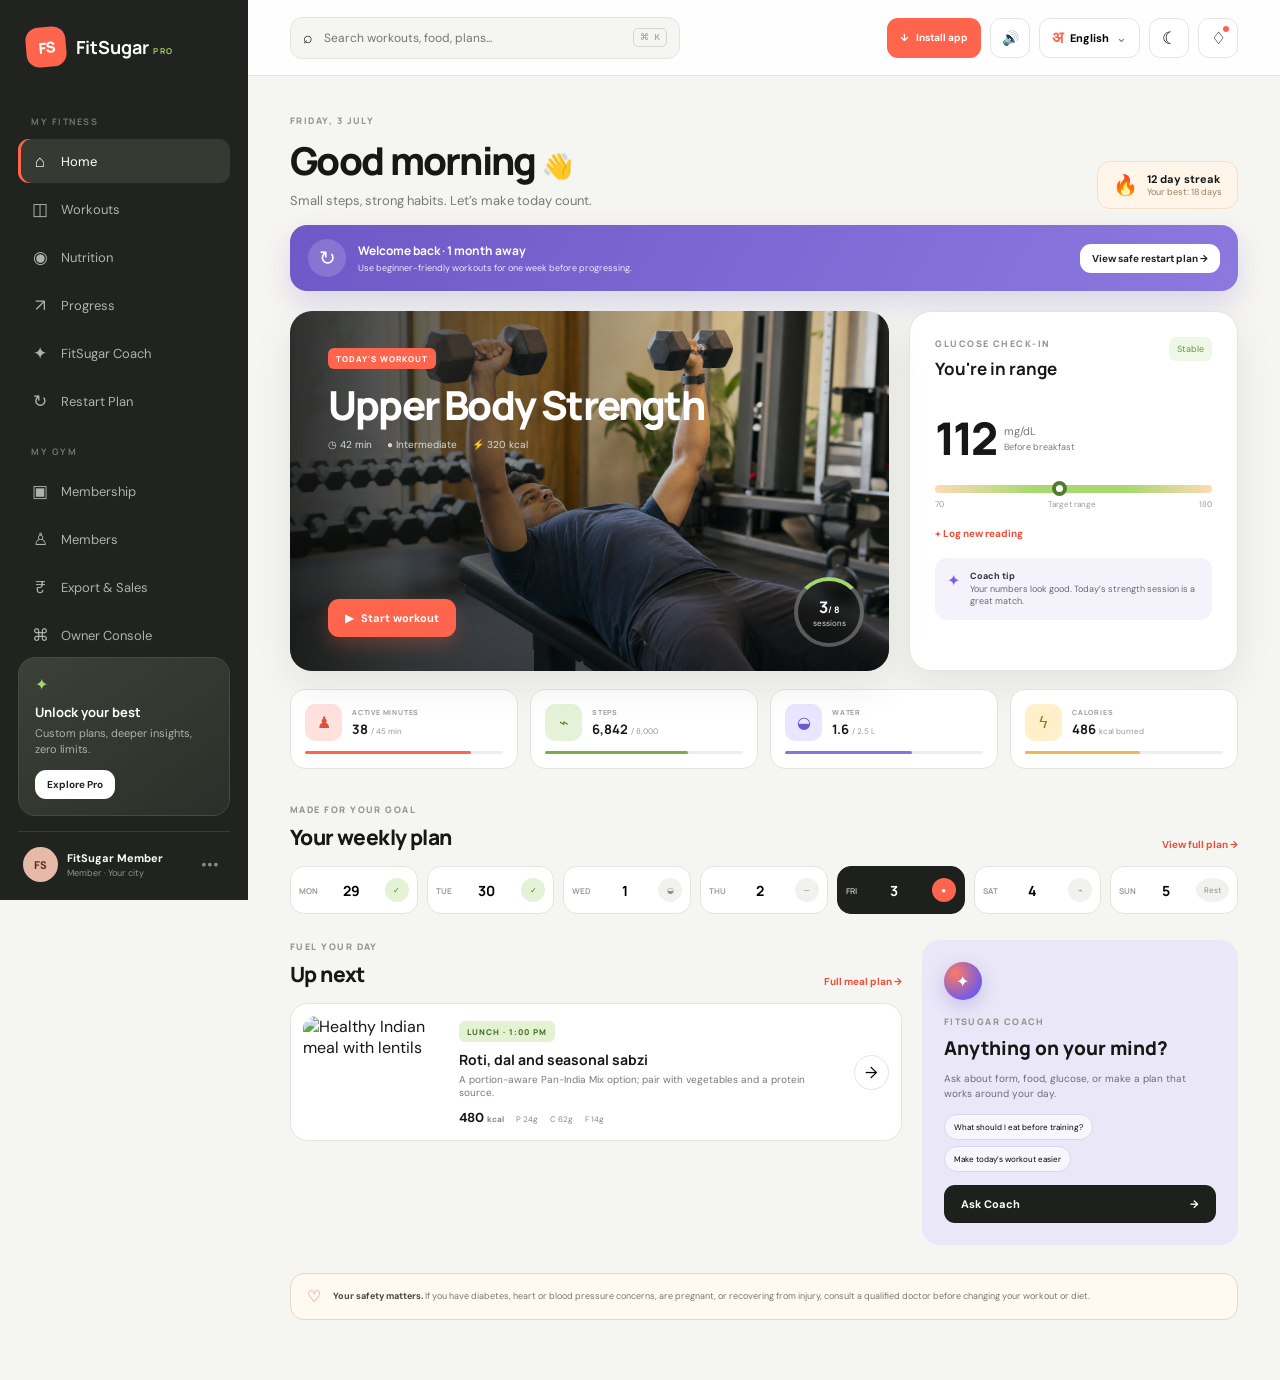
==== index.html @ 93c775ae "Connect restart plans to guided workouts" ====
<!doctype html>
<html lang="en">
<head>
  <meta charset="UTF-8" />
  <meta name="viewport" content="width=device-width, initial-scale=1.0" />
  <meta name="description" content="FitSugar Pro — culturally aware fitness and gym management for India." />
  <meta name="theme-color" content="#20231f" />
  <meta name="mobile-web-app-capable" content="yes" />
  <meta name="apple-mobile-web-app-capable" content="yes" />
  <meta name="apple-mobile-web-app-status-bar-style" content="black-translucent" />
  <meta name="apple-mobile-web-app-title" content="FitSugar Pro" />
  <title>FitSugar Pro — Fitness that fits real life</title>
  <link rel="preconnect" href="https://fonts.googleapis.com">
  <link rel="preconnect" href="https://fonts.gstatic.com" crossorigin>
  <link href="https://fonts.googleapis.com/css2?family=DM+Sans:wght@400;500;600;700&family=Manrope:wght@500;600;700;800&display=swap" rel="stylesheet">
  <link rel="stylesheet" href="styles.css?v=20" />
  <link rel="stylesheet" href="audio.css?v=20" />
  <link rel="stylesheet" href="install.css?v=20" />
  <link rel="manifest" href="manifest.json" />
  <link rel="icon" href="icon.svg" type="image/svg+xml" />
  <link rel="apple-touch-icon" sizes="180x180" href="apple-touch-icon.png" />
</head>
<body>
  <div class="app-shell">
    <aside class="sidebar" id="sidebar">
      <a class="brand" href="#" data-view="home" aria-label="FitSugar Pro home">
        <span class="brand-mark">FS</span>
        <span><b>FitSugar</b><small>PRO</small></span>
      </a>

      <nav class="main-nav" aria-label="Main navigation">
        <p class="nav-label">MY FITNESS</p>
        <button class="nav-item active" data-view="home"><span>⌂</span>Home</button>
        <button class="nav-item" data-view="workouts"><span>◫</span>Workouts</button>
        <button class="nav-item" data-view="nutrition"><span>◉</span>Nutrition</button>
        <button class="nav-item" data-view="progress"><span>↗</span>Progress</button>
        <button class="nav-item" data-view="coach"><span>✦</span>FitSugar Coach</button>
        <button class="nav-item" data-view="restart"><span>↻</span>Restart Plan</button>
        <p class="nav-label">MY GYM</p>
        <button class="nav-item" data-view="membership"><span>▣</span>Membership</button>
        <button class="nav-item" data-view="members"><span>♙</span>Members</button>
        <button class="nav-item" data-view="exports"><span>₹</span>Export &amp; Sales</button>
        <button class="nav-item" data-view="owner"><span>⌘</span>Owner Console</button>
      </nav>

      <div class="upgrade-card">
        <span class="spark">✦</span>
        <b>Unlock your best</b>
        <p>Custom plans, deeper insights, zero limits.</p>
        <button class="btn btn-light btn-small" data-modal="upgrade">Explore Pro</button>
      </div>

      <div class="profile-mini">
        <div class="avatar" id="profileAvatar">FS</div>
        <div><b id="profileName">FitSugar Member</b><small id="profileMeta">Member · Your city</small></div>
        <button id="profileEditBtn" data-modal="profile" aria-label="Edit your profile">•••</button>
      </div>
    </aside>

    <main class="main">
      <header class="topbar">
        <button class="icon-btn menu-btn" id="menuBtn" aria-label="Open menu">☰</button>
        <div class="search-box">
          <span>⌕</span>
          <input id="globalSearch" placeholder="Search workouts, food, plans..." aria-label="Search" />
          <kbd>⌘ K</kbd>
        </div>
        <div class="top-actions">
          <button class="install-app-btn" id="installAppBtn" aria-label="Install FitSugar Pro"><span>↓</span><span>Install app</span></button>
          <button class="icon-btn audio-trigger" id="audioBtn" aria-label="Open Voice Guide" aria-expanded="false">🔊</button>
          <button class="language-btn" id="languageBtn"><span>अ</span><b id="languageLabel">English</b><small>⌄</small></button>
          <button class="icon-btn" id="themeBtn" aria-label="Toggle theme">☾</button>
          <button class="icon-btn notification-btn" id="notificationBtn" aria-label="Notifications">♢<i></i></button>
        </div>
      </header>

      <div class="view active" id="homeView">
        <section class="welcome-row">
          <div>
            <span class="eyebrow">FRIDAY, 3 JULY</span>
            <h1 id="personalGreeting">Good morning <span>👋</span></h1>
            <p>Small steps, strong habits. Let’s make today count.</p>
          </div>
          <div class="streak-pill"><span>🔥</span><div><b>12 day streak</b><small>Your best: 18 days</small></div></div>
        </section>
        <section class="restart-home-banner" id="restartHomeBanner" hidden></section>

        <section class="hero-grid">
          <article class="workout-hero">
            <img src="assets/workouts/dumbbell-chest-press.png" alt="Beginner performing a dumbbell chest press with controlled form" />
            <div class="hero-overlay"></div>
            <div class="hero-content">
              <span class="tag coral">TODAY'S WORKOUT</span>
              <h2>Upper Body<br>Strength</h2>
              <div class="hero-meta"><span>◷ 42 min</span><span>● Intermediate</span><span>⚡ 320 kcal</span></div>
              <button class="btn btn-primary" data-action="start-workout"><span>▶</span> Start workout</button>
            </div>
            <div class="progress-dial"><b>3<small>/ 8</small></b><span>sessions</span></div>
          </article>

          <article class="glucose-card">
            <div class="card-head"><div><span class="eyebrow">GLUCOSE CHECK-IN</span><h3>You're in range</h3></div><span class="status-dot">● Stable</span></div>
            <div class="glucose-reading"><b>112</b><span>mg/dL<small>Before breakfast</small></span></div>
            <div class="range-track"><i style="left:42%"></i></div>
            <div class="range-labels"><span>70</span><span>Target range</span><span>180</span></div>
            <button class="text-btn" data-modal="glucose">+ Log new reading</button>
            <div class="tip"><span>✦</span><p><b>Coach tip</b>Your numbers look good. Today’s strength session is a great match.</p></div>
          </article>
        </section>

        <section class="quick-stats">
          <article><span class="stat-icon coral-bg">♟</span><div><small>ACTIVE MINUTES</small><b>38 <em>/ 45 min</em></b></div><i><u style="width:84%"></u></i></article>
          <article><span class="stat-icon green-bg">⌁</span><div><small>STEPS</small><b>6,842 <em>/ 8,000</em></b></div><i><u style="width:72%"></u></i></article>
          <article><span class="stat-icon violet-bg">◒</span><div><small>WATER</small><b>1.6 <em>/ 2.5 L</em></b></div><i><u style="width:64%"></u></i></article>
          <article><span class="stat-icon amber-bg">ϟ</span><div><small>CALORIES</small><b>486 <em>kcal burned</em></b></div><i><u style="width:58%"></u></i></article>
        </section>

        <section class="section-block">
          <div class="section-title"><div><span class="eyebrow">MADE FOR YOUR GOAL</span><h2>Your weekly plan</h2></div><button class="text-btn" data-view="workouts">View full plan →</button></div>
          <div class="week-row" id="weekRow">
            <button class="day done"><small>MON</small><b>29</b><span>✓</span></button>
            <button class="day done"><small>TUE</small><b>30</b><span>✓</span></button>
            <button class="day"><small>WED</small><b>1</b><span>◒</span></button>
            <button class="day"><small>THU</small><b>2</b><span>—</span></button>
            <button class="day active"><small>FRI</small><b>3</b><span>●</span></button>
            <button class="day"><small>SAT</small><b>4</b><span>⌁</span></button>
            <button class="day rest"><small>SUN</small><b>5</b><span>Rest</span></button>
          </div>
        </section>

        <section class="two-col">
          <div class="section-block meal-block">
            <div class="section-title"><div><span class="eyebrow">FUEL YOUR DAY</span><h2>Up next</h2></div><button class="text-btn" data-view="nutrition">Full meal plan →</button></div>
            <article class="meal-card">
              <img src="https://images.unsplash.com/photo-1601050690597-df0568f70950?auto=format&fit=crop&w=600&q=85" alt="Healthy Indian meal with lentils" />
              <div class="meal-content"><span class="tag green">LUNCH · 1:00 PM</span><h3>Millet rice, dal & vegetable poriyal</h3><p>Balanced South Indian plate, rich in fibre and steady energy.</p><div><b>480 <small>kcal</small></b><span>P 24g</span><span>C 62g</span><span>F 14g</span></div></div>
              <button class="round-btn" data-modal="meal">→</button>
            </article>
          </div>
          <div class="section-block coach-teaser">
            <div class="coach-orb">✦</div>
            <span class="eyebrow">FITSUGAR COACH</span>
            <h2>Anything on your mind?</h2>
            <p>Ask about form, food, glucose, or make a plan that works around your day.</p>
            <div class="prompt-chips"><button>What should I eat before training?</button><button>Make today’s workout easier</button></div>
            <button class="btn btn-dark" data-view="coach">Ask Coach <span>→</span></button>
          </div>
        </section>

        <div class="medical-note"><span>♡</span><p><b>Your safety matters.</b> If you have diabetes, heart or blood pressure concerns, are pregnant, or recovering from injury, consult a qualified doctor before changing your workout or diet.</p></div>
      </div>

      <div class="view" id="workoutsView">
        <section class="page-heading"><div><span class="eyebrow">MOVE WITH CONFIDENCE</span><h1>Workout library</h1><p>Trainer-built sessions with clear form cues and safety notes.</p></div><div class="workout-controls"><label class="age-control"><small id="ageGroupLabel">AGE GROUP</small><select id="ageGroupSelect" aria-label="Select age group"><option value="teen">13–17 years</option><option value="adult" selected>18–39 years</option><option value="midlife">40–59 years</option><option value="senior">60+ years</option></select></label><button class="btn btn-primary" data-modal="plan">+ Build a plan</button></div></section>
        <section class="age-plan" id="agePlan" aria-live="polite"></section>
        <section class="active-restart-strip" id="activeRestartStrip" hidden aria-live="polite"></section>
        <div class="filter-row" id="workoutFilters">
          <button class="active" data-filter="all">All</button><button data-filter="chest">Chest</button><button data-filter="back">Back</button><button data-filter="legs">Legs</button><button data-filter="arms">Arms</button><button data-filter="shoulders">Shoulders</button><button data-filter="full">Full body</button>
        </div>
        <div class="workout-grid" id="workoutGrid"></div>
      </div>

      <div class="view" id="nutritionView">
        <section class="page-heading"><div><span class="eyebrow">ROOTED IN YOUR REGION</span><h1>Food that feels like home</h1><p>Practical nutrition for your goals, preferences, and glucose profile.</p></div><label class="region-control"><small>YOUR STATE / UT</small><select id="regionSelect" aria-label="Select Indian state or union territory"></select></label></section>
        <section class="nutrition-hero">
          <div><span class="tag green">TODAY · DIABETES-FRIENDLY</span><h2>Your plate, intelligently balanced.</h2><p>Higher fibre, 82g protein, familiar ingredients—and no joyless “diet food”.</p><div><button class="btn btn-primary" data-modal="mealplan">View today's plan</button><button class="btn btn-ghost" id="swapMealBtn">Swap a meal</button></div></div>
          <img src="https://images.unsplash.com/photo-1547592180-85f173990554?auto=format&fit=crop&w=900&q=85" alt="Colourful balanced healthy meal" />
        </section>
        <div class="section-title"><div><span class="eyebrow">TODAY'S MENU</span><h2>Five steady-energy meals</h2></div></div>
        <div class="meal-timeline" id="mealTimeline"></div>
        <div class="section-title top-gap"><div><span class="eyebrow">SMART SIPS</span><h2>Protein without the sugar rush</h2></div></div>
        <div class="protein-grid" id="proteinGrid"></div>
      </div>

      <div class="view" id="progressView">
        <section class="page-heading"><div><span class="eyebrow">CONSISTENCY, VISUALISED</span><h1>Your progress</h1><p>The numbers that matter—without letting them run the show.</p></div><button class="btn btn-primary" data-modal="checkin">+ Weekly check-in</button></section>
        <div class="progress-cards">
          <article><small>WEIGHT</small><b>74.2 <em>kg</em></b><span class="positive">↓ 2.8 kg in 8 weeks</span></article>
          <article><small>AVG. GLUCOSE</small><b>118 <em>mg/dL</em></b><span class="positive">↓ 8 from last month</span></article>
          <article><small>WORKOUTS</small><b>21 <em>sessions</em></b><span>84% completion</span></article>
          <article><small>BMI</small><b>24.8</b><span class="positive">Healthy range</span></article>
        </div>
        <article class="chart-card">
          <div class="card-head"><div><span class="eyebrow">8-WEEK TREND</span><h2>Weight is moving steadily</h2></div><span class="tag green">−3.6%</span></div>
          <div class="chart-area"><div class="chart-grid"></div><svg viewBox="0 0 900 250" preserveAspectRatio="none"><defs><linearGradient id="area" x1="0" y1="0" x2="0" y2="1"><stop offset="0" stop-color="#ff654d" stop-opacity=".28"/><stop offset="1" stop-color="#ff654d" stop-opacity="0"/></linearGradient></defs><path class="area" d="M0 55 C100 52 110 75 220 72 S340 108 450 104 S560 142 670 135 S780 190 900 182 L900 250 L0 250Z"/><path class="line" d="M0 55 C100 52 110 75 220 72 S340 108 450 104 S560 142 670 135 S780 190 900 182"/></svg><div class="chart-labels"><span>May 15</span><span>May 29</span><span>Jun 12</span><span>Jun 26</span><span>Today</span></div></div>
        </article>
        <section class="workout-history-card"><div class="section-title"><div><span class="eyebrow">WORKOUT HISTORY</span><h2>Recent guided sessions</h2></div></div><div id="workoutHistoryList"></div></section>
      </div>

      <div class="view" id="coachView">
        <section class="coach-page">
          <div class="coach-intro"><div class="coach-orb large">✦</div><span class="eyebrow">YOUR ALWAYS-ON FITNESS PARTNER</span><h1>FitSugar Coach</h1><p>Practical answers tuned to your goals, food, region, and health profile.</p></div>
          <div class="chat-card">
            <div class="chat-head"><div class="coach-orb small">✦</div><div><b>FitSugar Coach</b><small><i></i> Online · Knows your plan</small></div><button>•••</button></div>
            <div class="messages" id="messages">
              <div class="message coach"><span>✦</span><p id="coachWelcome">Good morning! Your glucose is steady and upper-body strength is queued. How can I help you today?</p><button class="speak-nearby" aria-label="Listen to Coach reply">🔊</button></div>
            </div>
            <div class="suggestions"><button>Pre-workout snack?</button><button>Explain today's workout</button><button>Plan my week</button></div>
            <form class="chat-input" id="chatForm"><input id="chatInput" placeholder="Ask about workouts, food, or health..." autocomplete="off"><button aria-label="Send">↑</button></form>
            <small class="ai-note">AI guidance is educational and does not replace medical advice.</small>
          </div>
        </section>
        <section class="beginner-guide">
          <div class="section-title"><div><span class="eyebrow" id="beginnerEyebrow">NEW TO THE GYM</span><h2 id="beginnerTitle">Your beginner exercise guide</h2><p id="beginnerIntro">Start light, learn the movement, and ask a trainer to check your form.</p></div></div>
          <div class="beginner-guide-grid" id="beginnerGuideGrid"></div>
        </section>
      </div>

      <div class="view" id="restartView">
        <section class="page-heading"><div><span class="eyebrow">SAFE RETURN TO FITNESS</span><h1>Restart Fitness Plan</h1><p>FitSugar checks your break and rebuilds your plan at a safer starting level.</p></div></section>
        <section class="restart-layout">
          <form class="restart-form-card" id="restartForm">
            <span class="eyebrow">WELCOME BACK CHECK-IN</span><h2>Tell us what changed</h2>
            <div class="restart-form-grid">
              <label>Last workout date<input type="date" id="lastWorkoutDate" name="lastWorkoutDate" required></label>
              <label>Current weight (kg)<input type="number" id="restartWeight" name="weight" min="25" max="300" step="0.1" required></label>
              <label class="wide">Current goal<select id="restartGoal" name="goal"><option>Build strength</option><option>Weight loss</option><option>Improve glucose control</option><option>General fitness</option><option>Mobility and balance</option></select></label>
              <label class="wide">Health changes<textarea id="healthChanges" name="healthChanges" rows="3" placeholder="New medicines, surgery, pregnancy, pain, or other changes"></textarea></label>
              <label>Injury update<select id="injuryStatus" name="injuryStatus"><option value="none">No current injury</option><option value="recovering">Recovering from injury</option><option value="current">Current pain or injury</option></select></label>
              <label>Diabetes / BP status<select id="medicalStatus" name="medicalStatus"><option value="none">None reported</option><option value="diabetes">Diabetes</option><option value="bp">Blood pressure</option><option value="heart">Heart condition</option><option value="multiple">More than one condition</option></select></label>
            </div>
            <label class="restart-check"><input type="checkbox" id="trainerAlertConsent" checked> Create an in-app trainer alert after a long break</label>
            <button class="btn btn-primary" type="submit">Create my safe restart plan</button>
          </form>
          <article class="restart-result-card" id="restartPlanOutput" aria-live="polite"></article>
        </section>
      </div>

      <div class="view" id="membershipView">
        <section class="page-heading"><div><span class="eyebrow">MY GYM</span><h1>Membership</h1><p>Your plan, visits, payments, and trainer in one place.</p></div></section>
        <section class="membership-layout">
          <article class="member-pass"><span>FITSUGAR PRO · MEMBER</span><div><h2 id="membershipName">FitSugar Member</h2><p id="membershipGym">Your gym</p></div><div class="pass-bottom"><b>PRO ANNUAL</b><span>Valid until 28 Feb 2027</span></div><i>FS</i></article>
          <article class="membership-info"><span class="eyebrow">CURRENT PLAN</span><h2>Pro Annual Membership</h2><div class="info-row"><span>Next payment</span><b>₹12,999 · 28 Feb 2027</b></div><div class="info-row"><span>Trainer</span><b>Priya Raman</b></div><div class="info-row"><span>Visits this month</span><b>14 of 20 goal</b></div><button class="btn btn-dark" id="membershipInvoiceBtn">Download invoice</button></article>
        </section>
      </div>

      <div class="view" id="membersView">
        <section class="page-heading"><div><span class="eyebrow">MEMBER CRM</span><h1>Members</h1><p>Add members, track inactivity, create restart plans, and issue invoices.</p></div><button class="btn btn-primary" data-business-action="add-member">+ Add member</button></section>
        <div class="business-kpis" id="memberKpis"></div>
        <section class="member-table-card">
          <div class="section-title"><div><span class="eyebrow">MEMBER DIRECTORY</span><h2>Manage members</h2></div><input class="table-search" id="memberSearch" placeholder="Search members..." aria-label="Search members"></div>
          <div class="table-wrap"><table><thead><tr><th>Member</th><th>Plan</th><th>Trainer</th><th>Last workout</th><th>Status</th><th>Actions</th></tr></thead><tbody id="manageMemberRows"></tbody></table></div>
        </section>
      </div>

      <div class="view" id="exportsView">
        <section class="page-heading"><div><span class="eyebrow">REVENUE CONTROL</span><h1>Export &amp; Sales</h1><p>Record payments, manage sales reports, export CSV files, and download invoices.</p></div><div><button class="btn btn-ghost" data-export="members">Export members</button><button class="btn btn-primary" data-export="sales">Export sales CSV</button></div></section>
        <div class="business-kpis" id="salesKpis"></div>
        <section class="sales-layout">
          <form class="sales-entry-card" id="salesEntryForm">
            <span class="eyebrow">RECORD A PAYMENT</span><h2>Add sale</h2>
            <label>Member<select id="saleMember" name="memberId" required></select></label>
            <label>Payment date<input type="date" id="saleDate" name="date" required></label>
            <label>Amount (₹)<input type="number" name="amount" min="1" step="1" required placeholder="12999"></label>
            <label>Payment method<select name="method"><option>UPI</option><option>Card</option><option>Cash</option><option>Bank transfer</option></select></label>
            <label>Status<select name="status"><option>Paid</option><option>Pending</option><option>Refunded</option></select></label>
            <button class="btn btn-primary" type="submit">Save payment</button>
          </form>
          <article class="member-table-card sales-report-card">
            <div class="section-title"><div><span class="eyebrow">SALES REPORT</span><h2>Payment activity</h2></div><select id="salesMonthFilter" aria-label="Filter sales month"></select></div>
            <div class="table-wrap"><table><thead><tr><th>Invoice</th><th>Date</th><th>Member</th><th>Method</th><th>Status</th><th>Amount</th><th></th></tr></thead><tbody id="salesRows"></tbody></table></div>
          </article>
        </section>
      </div>

      <div class="view" id="ownerView">
        <section class="page-heading owner-heading"><div><span class="eyebrow">PULSE FITNESS · ADYAR</span><h1>Business overview</h1><p>Friday, 3 July · Here’s how your gym is moving.</p></div><div><button class="btn btn-ghost" data-export="sales">Export report</button><button class="btn btn-primary" data-view="members">+ Add member</button></div></section>
        <div class="owner-stats">
          <article><span>ACTIVE MEMBERS</span><b>428</b><small class="positive">↑ 12 this month</small></article>
          <article><span>TODAY'S ATTENDANCE</span><b>96</b><small>22% of members</small></article>
          <article><span>MONTHLY REVENUE</span><b>₹4.82L</b><small class="positive">↑ 8.4% vs Jun</small></article>
          <article><span>PENDING PAYMENTS</span><b>₹38,400</b><small class="warning">26 members</small></article>
        </div>
        <section class="owner-grid">
          <article class="chart-card revenue-card"><div class="card-head"><div><span class="eyebrow">REVENUE</span><h2>₹4,82,600 this month</h2></div><select><option>Last 6 months</option></select></div><div class="bar-chart"><i style="height:44%"><span>FEB</span></i><i style="height:58%"><span>MAR</span></i><i style="height:54%"><span>APR</span></i><i style="height:70%"><span>MAY</span></i><i style="height:66%"><span>JUN</span></i><i class="current" style="height:88%"><span>JUL</span></i></div></article>
          <article class="activity-card"><div class="card-head"><div><span class="eyebrow">NEEDS ATTENTION</span><h2>Quick actions</h2></div></div><div class="action-list"><button><span class="coral-bg">₹</span><div><b>26 pending renewals</b><small>₹38,400 outstanding</small></div><em>→</em></button><button><span class="amber-bg">◷</span><div><b>8 memberships expire soon</b><small>Within the next 7 days</small></div><em>→</em></button><button><span class="violet-bg">♟</span><div><b>5 new enquiries</b><small>Waiting for follow-up</small></div><em>→</em></button></div></article>
        </section>
        <section class="member-table-card"><div class="section-title"><div><span class="eyebrow">MEMBERS</span><h2>Recent activity</h2></div><button class="text-btn">View all members →</button></div><div class="table-wrap"><table><thead><tr><th>Member</th><th>Plan</th><th>Trainer</th><th>Last visit</th><th>Status</th><th></th></tr></thead><tbody id="memberRows"></tbody></table></div></section>
      </div>
    </main>
  </div>

  <div class="language-menu" id="languageMenu">
    <button data-lang="English">English <span>✓</span></button><button data-lang="தமிழ்">தமிழ்</button><button data-lang="हिन्दी">हिन्दी</button><button data-lang="తెలుగు">తెలుగు</button><button data-lang="മലയാളം">മലയാളം</button><button data-lang="ಕನ್ನಡ">ಕನ್ನಡ</button><button data-lang="বাংলা">বাংলা</button><button data-lang="मराठी">मराठी</button><button data-lang="ગુજરાતી">ગુજરાતી</button>
  </div>
  <aside class="audio-panel" id="audioPanel" aria-label="Voice Guide">
    <div class="audio-panel-head"><div><span>🔊</span><div><b>Voice Guide</b><small id="audioLocale">English audio</small></div></div><button id="audioClose" aria-label="Close Voice Guide">×</button></div>
    <div class="audio-status"><i id="audioPulse"></i><span id="audioStatus">Ready to listen</span></div>
    <button class="audio-primary" id="readPageBtn"><span>▶</span><div><b>Read this screen</b><small>Hear the visible content</small></div></button>
    <div class="audio-controls">
      <button id="pauseAudioBtn" aria-label="Pause or resume audio">Ⅱ <small>Pause</small></button>
      <button id="stopAudioBtn" aria-label="Stop audio">■ <small>Stop</small></button>
    </div>
    <label class="audio-speed"><span>Reading speed</span><output id="speedOutput">1×</output><input id="audioSpeed" type="range" min="0.7" max="1.4" value="1" step="0.1"></label>
    <p class="audio-help">Voice availability depends on your device. FitSugar automatically chooses the closest voice for your selected language.</p>
  </aside>
  <div class="toast" id="toast"></div>
  <div class="install-sheet-backdrop" id="installSheetBackdrop">
    <section class="install-sheet" aria-labelledby="installSheetTitle">
      <button class="install-sheet-close" id="installSheetClose" aria-label="Close installation guide">×</button>
      <img class="install-app-icon" src="icon.svg" alt="">
      <h2 id="installSheetTitle">Install FitSugar Pro</h2>
      <p id="installSheetDescription">Add the app to your device for faster, full-screen access.</p>
      <div class="install-steps" id="installSteps"></div>
      <button class="install-native-btn" id="nativeInstallBtn">Install now</button>
      <small class="install-secure-note">Installation requires HTTPS when deployed publicly.</small>
    </section>
  </div>
  <div class="modal-backdrop" id="modalBackdrop">
    <div class="modal"><button class="modal-close" id="modalClose">×</button><div id="modalContent"></div></div>
  </div>
  <script src="i18n.js?v=20"></script>
  <script src="india-foods.js?v=20"></script>
  <script src="app.js?v=20"></script>
  <script src="workout.js?v=20"></script>
  <script src="restart.js?v=20"></script>
  <script src="business.js?v=20"></script>
  <script src="audio.js?v=20"></script>
  <script src="install.js?v=20"></script>
</body>
</html>
---- styles.css ----
:root{--bg:#f5f5f1;--surface:#fff;--ink:#171816;--muted:#777b73;--line:#e4e5df;--coral:#ff654d;--coral-dark:#eb4f38;--green:#a6d66d;--dark:#1d201c;--violet:#cabdff;--amber:#ffd276;--shadow:0 15px 40px rgba(25,28,23,.08);--radius:22px}
*{box-sizing:border-box}html{scroll-behavior:smooth}body{margin:0;background:var(--bg);color:var(--ink);font-family:"DM Sans",sans-serif}button,input,select{font:inherit}button{cursor:pointer}.app-shell{min-height:100vh}.sidebar{width:248px;position:fixed;inset:0 auto 0 0;padding:26px 18px 18px;background:#20231f;color:#fff;display:flex;flex-direction:column;z-index:20}.brand{height:45px;display:flex;align-items:center;gap:10px;text-decoration:none;color:#fff;margin:0 8px 30px}.brand-mark{width:40px;height:40px;border-radius:13px;display:grid;place-items:center;background:var(--coral);font:800 15px Manrope;letter-spacing:-1px;transform:rotate(-5deg)}.brand>span:last-child{display:flex;align-items:baseline;font:700 18px Manrope}.brand small{font-size:8px;letter-spacing:1.5px;color:var(--green);margin-left:4px}.main-nav{display:flex;flex-direction:column;gap:4px}.nav-label{font:700 9px Manrope;letter-spacing:1.5px;color:#70776d;margin:18px 13px 7px}.nav-item{border:0;background:transparent;color:#aeb3aa;padding:11px 13px;border-radius:11px;display:flex;gap:12px;align-items:center;font-size:13px;text-align:left}.nav-item span{font-size:17px;width:18px;text-align:center}.nav-item:hover,.nav-item.active{background:#353a33;color:#fff}.nav-item.active{box-shadow:inset 3px 0 var(--coral)}.upgrade-card{background:linear-gradient(145deg,#3b4137,#2b2f29);padding:16px;border:1px solid #444b40;border-radius:17px;margin-top:auto}.upgrade-card .spark{color:var(--green)}.upgrade-card b{display:block;font:700 13px Manrope;margin-top:8px}.upgrade-card p{font-size:11px;color:#adb3a9;line-height:1.45;margin:5px 0 12px}.profile-mini{display:flex;align-items:center;gap:9px;border-top:1px solid #383d36;margin-top:15px;padding:15px 5px 0}.avatar{width:35px;height:35px;background:#e7b9a7;color:#582c20;border-radius:50%;display:grid;place-items:center;font-size:11px;font-weight:700}.profile-mini>div:nth-child(2){display:flex;flex-direction:column;min-width:0}.profile-mini b{font-size:11px}.profile-mini small{font-size:9px;color:#8d9489;margin-top:2px}.profile-mini button{margin-left:auto;background:none;border:0;color:#848b80}.main{margin-left:248px;min-height:100vh}.topbar{height:76px;background:rgba(255,255,255,.88);backdrop-filter:blur(18px);border-bottom:1px solid var(--line);display:flex;align-items:center;padding:0 42px;position:sticky;top:0;z-index:15}.search-box{height:42px;width:min(390px,40vw);display:flex;align-items:center;background:var(--bg);border:1px solid var(--line);border-radius:12px;padding:0 12px;gap:9px}.search-box input{background:none;border:0;outline:0;flex:1;font-size:12px;color:var(--ink)}.search-box kbd{font-size:9px;padding:3px 6px;border:1px solid #d5d6d0;border-radius:5px;color:#96998f}.top-actions{margin-left:auto;display:flex;align-items:center;gap:9px}.icon-btn,.language-btn{border:1px solid var(--line);background:var(--surface);height:40px;border-radius:11px}.icon-btn{width:40px;font-size:17px}.language-btn{display:flex;align-items:center;gap:7px;padding:0 12px}.language-btn span{color:var(--coral);font-weight:700}.language-btn b{font-size:11px}.language-btn small{color:var(--muted)}.notification-btn{position:relative}.notification-btn i{width:6px;height:6px;border-radius:50%;background:var(--coral);position:absolute;right:8px;top:7px}.menu-btn{display:none}.view{display:none;padding:38px 42px 60px;max-width:1540px;margin:auto}.view.active{display:block}.welcome-row{display:flex;align-items:flex-end;justify-content:space-between;margin-bottom:26px}.eyebrow{display:block;font:800 9px Manrope;letter-spacing:1.45px;color:#92968d;margin-bottom:7px}.welcome-row h1,.page-heading h1,.coach-intro h1{font:800 clamp(28px,3vw,40px) Manrope;letter-spacing:-1.7px;margin:0}.welcome-row h1 span{font-size:.65em}.welcome-row p,.page-heading p{color:var(--muted);font-size:13px;margin:5px 0 0}.streak-pill{display:flex;align-items:center;gap:9px;background:#fff5e9;border:1px solid #f4dfc7;padding:10px 15px;border-radius:13px}.streak-pill>span{font-size:20px}.streak-pill div{display:flex;flex-direction:column}.streak-pill b{font-size:11px}.streak-pill small{font-size:9px;color:#9d7e61}.hero-grid{display:grid;grid-template-columns:1.55fr .85fr;gap:20px}.workout-hero{height:360px;border-radius:var(--radius);position:relative;overflow:hidden;color:#fff;box-shadow:var(--shadow)}.workout-hero>img{width:100%;height:100%;object-fit:cover}.hero-overlay{position:absolute;inset:0;background:linear-gradient(90deg,rgba(8,10,8,.85),rgba(10,12,10,.1) 75%),linear-gradient(0deg,rgba(8,10,8,.45),transparent 55%)}.hero-content{position:absolute;inset:37px auto 34px 38px;display:flex;flex-direction:column;align-items:flex-start}.tag{display:inline-flex;border-radius:6px;padding:5px 8px;font:800 8px Manrope;letter-spacing:1px}.tag.coral{background:var(--coral);color:#fff}.tag.green{background:#e3f2d3;color:#4a6e27}.hero-content h2{font:800 40px/1.02 Manrope;letter-spacing:-1.8px;margin:16px 0 12px}.hero-meta{display:flex;gap:15px;font-size:10px;color:#d8dbd5}.btn{border:0;border-radius:11px;padding:12px 17px;font-weight:700;font-size:11px;display:inline-flex;align-items:center;justify-content:center;gap:8px}.btn-primary{background:var(--coral);color:#fff;box-shadow:0 8px 18px rgba(255,101,77,.24)}.btn-primary:hover{background:var(--coral-dark);transform:translateY(-1px)}.hero-content .btn{margin-top:auto}.btn-light{background:#fff;color:#20231f}.btn-small{padding:8px 12px;font-size:10px}.btn-dark{background:var(--dark);color:#fff}.btn-ghost{background:transparent;border:1px solid var(--line);color:var(--ink)}.progress-dial{position:absolute;right:25px;bottom:24px;width:70px;height:70px;border-radius:50%;border:4px solid rgba(255,255,255,.3);border-top-color:var(--green);display:flex;flex-direction:column;align-items:center;justify-content:center;background:rgba(15,18,15,.48);backdrop-filter:blur(6px)}.progress-dial b{font:700 16px Manrope}.progress-dial b small{font-size:9px}.progress-dial span{font-size:8px;color:#d8dbd5}.glucose-card{background:var(--surface);border:1px solid var(--line);border-radius:var(--radius);padding:25px;box-shadow:var(--shadow)}.card-head{display:flex;justify-content:space-between;align-items:flex-start}.card-head h3,.card-head h2{font:700 17px Manrope;margin:0}.status-dot{font-size:9px;color:#679c35;background:#eff7e7;padding:6px 8px;border-radius:7px}.glucose-reading{display:flex;align-items:center;gap:8px;margin:27px 0 16px}.glucose-reading>b{font:800 45px Manrope;letter-spacing:-2px}.glucose-reading>span{font-size:11px;color:var(--muted);display:flex;flex-direction:column}.glucose-reading small{font-size:9px;margin-top:3px}.range-track{height:8px;background:linear-gradient(90deg,#ffd9b5,#a8d970 35%,#a8d970 70%,#ffd9b5);border-radius:10px;position:relative}.range-track i{position:absolute;width:15px;height:15px;background:#fff;border:4px solid #517c2f;border-radius:50%;top:-4px}.range-labels{display:flex;justify-content:space-between;font-size:8px;color:#9a9d96;margin-top:6px}.text-btn{border:0;background:none;color:var(--coral-dark);font-weight:700;font-size:10px;padding:0}.glucose-card>.text-btn{margin:18px 0}.tip{display:flex;gap:10px;padding:12px;background:#f4f2fb;border-radius:12px}.tip>span{color:#795ee8}.tip p{font-size:9px;line-height:1.4;color:#6b6877;margin:0}.tip b{display:block;color:#34313f}.quick-stats{display:grid;grid-template-columns:repeat(4,1fr);gap:12px;margin:18px 0 34px}.quick-stats article{background:var(--surface);border:1px solid var(--line);border-radius:15px;padding:14px;display:grid;grid-template-columns:auto 1fr;gap:10px;align-items:center}.stat-icon{width:37px;height:37px;border-radius:10px;display:grid;place-items:center}.coral-bg{background:#ffe2dd!important;color:#d9523d!important}.green-bg{background:#e5f3d8!important;color:#5e8537!important}.violet-bg{background:#eae6ff!important;color:#6d59c7!important}.amber-bg{background:#fff0c9!important;color:#9b7220!important}.quick-stats div{display:flex;flex-direction:column}.quick-stats small{font:700 7px Manrope;letter-spacing:.8px;color:#999c94}.quick-stats b{font:700 13px Manrope;margin-top:3px}.quick-stats em{font:400 8px "DM Sans";color:#969990}.quick-stats i{grid-column:1/-1;height:3px;background:#eee;border-radius:4px}.quick-stats u{display:block;height:100%;background:var(--coral);border-radius:4px}.quick-stats article:nth-child(2) u{background:#7aad48}.quick-stats article:nth-child(3) u{background:#8974df}.quick-stats article:nth-child(4) u{background:#eeb84c}.section-block{margin-top:25px}.section-title{display:flex;justify-content:space-between;align-items:end;margin-bottom:15px}.section-title h2,.nutrition-hero h2{font:800 21px Manrope;letter-spacing:-.6px;margin:0}.week-row{display:grid;grid-template-columns:repeat(7,1fr);gap:9px}.day{border:1px solid var(--line);background:var(--surface);border-radius:14px;padding:11px 8px;display:flex;align-items:center;justify-content:space-between;min-width:0}.day small{font:700 8px Manrope;color:#999c94}.day b{font:700 14px Manrope}.day span{width:24px;height:24px;background:#f1f2ee;border-radius:50%;display:grid;place-items:center;font-size:8px;color:#8b8f87}.day.done span{background:#e4f2d5;color:#58812d}.day.active{background:var(--dark);color:#fff;border-color:var(--dark)}.day.active small{color:#b5bbb2}.day.active span{background:var(--coral);color:#fff}.day.rest span{width:auto;padding:0 8px}.two-col{display:grid;grid-template-columns:1.45fr .75fr;gap:20px;margin-top:26px}.meal-block{margin-top:0}.meal-card{background:var(--surface);border:1px solid var(--line);border-radius:18px;padding:12px;display:flex;align-items:center;gap:16px}.meal-card img{width:140px;height:112px;border-radius:13px;object-fit:cover}.meal-content{flex:1}.meal-content h3{font:700 14px Manrope;margin:8px 0 4px}.meal-content p{font-size:10px;color:var(--muted);margin:0 0 10px}.meal-content>div{display:flex;gap:12px;align-items:baseline}.meal-content>div b{font-size:13px}.meal-content>div b small,.meal-content>div span{font-size:8px;color:#858980}.round-btn{border:1px solid var(--line);background:var(--surface);width:35px;height:35px;border-radius:50%;font-size:16px}.coach-teaser{margin-top:0;background:#eae7f8;border-radius:18px;padding:22px;position:relative;overflow:hidden}.coach-orb{width:38px;height:38px;border-radius:50%;display:grid;place-items:center;color:white;background:radial-gradient(circle at 30% 30%,#ff7a62,#775ce4 70%);box-shadow:0 6px 18px rgba(100,75,205,.25);margin-bottom:15px}.coach-teaser h2{font:800 19px Manrope;margin:0}.coach-teaser p{font-size:10px;color:#6f6b7b;line-height:1.5}.prompt-chips{display:flex;gap:6px;flex-wrap:wrap;margin:13px 0}.prompt-chips button,.suggestions button{border:1px solid #d9d5ec;background:rgba(255,255,255,.65);border-radius:20px;padding:7px 9px;font-size:8px}.coach-teaser .btn{width:100%;justify-content:space-between}.medical-note{display:flex;align-items:center;gap:12px;border:1px solid #e4d8c5;background:#fffaf1;border-radius:14px;padding:12px 16px;margin-top:28px}.medical-note span{color:var(--coral)}.medical-note p{font-size:9px;color:#7e7569;line-height:1.45;margin:0}.medical-note b{color:#4b453d}.page-heading{display:flex;justify-content:space-between;align-items:flex-end;margin-bottom:28px}.page-heading>div:last-child{display:flex;gap:8px}.filter-row{display:flex;gap:8px;flex-wrap:wrap;margin-bottom:20px}.filter-row button,.region-select{border:1px solid var(--line);background:var(--surface);padding:9px 14px;border-radius:20px;font-size:10px}.filter-row button.active{background:var(--dark);color:#fff;border-color:var(--dark)}.workout-grid{display:grid;grid-template-columns:repeat(3,1fr);gap:18px}.workout-card{background:var(--surface);border:1px solid var(--line);border-radius:18px;overflow:hidden;transition:.2s}.workout-card:hover{transform:translateY(-3px);box-shadow:var(--shadow)}.workout-card .image-wrap{height:190px;position:relative}.workout-card img{width:100%;height:100%;object-fit:cover}.workout-card .image-wrap .tag{position:absolute;left:12px;top:12px}.workout-card .card-body{padding:16px}.workout-card h3{font:700 16px Manrope;margin:0 0 6px}.workout-card p{font-size:10px;color:var(--muted);line-height:1.5;min-height:30px}.workout-card .meta{display:flex;justify-content:space-between;border-top:1px solid var(--line);padding-top:11px;font-size:9px}.nutrition-hero{background:#253025;color:#fff;border-radius:24px;min-height:290px;padding:35px;display:grid;grid-template-columns:1fr .8fr;gap:30px;align-items:center;margin-bottom:35px;overflow:hidden}.nutrition-hero h2{font-size:34px;max-width:470px;margin:12px 0}.nutrition-hero p{font-size:12px;color:#bdc8ba;max-width:500px;line-height:1.6}.nutrition-hero>div>div{display:flex;gap:9px;margin-top:22px}.nutrition-hero .btn-ghost{color:#fff;border-color:#5c675a}.nutrition-hero img{width:100%;height:230px;object-fit:cover;border-radius:80px 20px 80px 20px}.meal-timeline{display:grid;grid-template-columns:repeat(5,1fr);gap:12px}.timeline-item{background:var(--surface);border:1px solid var(--line);border-radius:16px;padding:15px}.timeline-item>span{font:800 8px Manrope;color:var(--coral);letter-spacing:.7px}.timeline-item h3{font:700 12px Manrope;margin:12px 0 5px}.timeline-item p{font-size:9px;line-height:1.4;color:var(--muted);min-height:38px}.timeline-item>div{display:flex;justify-content:space-between;font-size:9px;border-top:1px solid var(--line);padding-top:10px}.top-gap{margin-top:35px}.protein-grid{display:grid;grid-template-columns:repeat(3,1fr);gap:15px}.protein-card{height:170px;border-radius:17px;overflow:hidden;position:relative;color:#fff}.protein-card img{width:100%;height:100%;object-fit:cover}.protein-card:after{content:"";position:absolute;inset:0;background:linear-gradient(0deg,rgba(10,12,9,.8),transparent 80%)}.protein-card div{position:absolute;z-index:1;bottom:15px;left:16px}.protein-card h3{font:700 14px Manrope;margin:0}.protein-card span{font-size:9px;color:#dfe3dc}.progress-cards,.owner-stats{display:grid;grid-template-columns:repeat(4,1fr);gap:14px}.progress-cards article,.owner-stats article{background:var(--surface);border:1px solid var(--line);border-radius:17px;padding:20px;display:flex;flex-direction:column}.progress-cards small,.owner-stats span{font:700 8px Manrope;letter-spacing:1px;color:#999c94}.progress-cards b,.owner-stats b{font:800 25px Manrope;margin:10px 0 7px}.progress-cards em{font:500 11px "DM Sans";color:var(--muted)}.progress-cards span,.owner-stats small{font-size:9px;color:var(--muted)}.positive{color:#58902d!important}.warning{color:#d47c24!important}.chart-card,.activity-card,.member-table-card,.membership-info{background:var(--surface);border:1px solid var(--line);border-radius:20px;padding:24px}.chart-card{margin-top:20px}.chart-area{height:280px;position:relative;margin-top:15px}.chart-grid{position:absolute;inset:0;background:repeating-linear-gradient(0deg,transparent,transparent 61px,var(--line) 62px)}.chart-area svg{position:absolute;inset:0;width:100%;height:240px;overflow:visible}.chart-area .line{fill:none;stroke:var(--coral);stroke-width:4;vector-effect:non-scaling-stroke}.chart-area .area{fill:url(#area)}.chart-labels{position:absolute;bottom:0;left:0;right:0;display:flex;justify-content:space-between;font-size:9px;color:var(--muted)}.coach-page{display:grid;grid-template-columns:.75fr 1.2fr;gap:50px;align-items:center;min-height:calc(100vh - 155px);max-width:1100px;margin:auto}.coach-intro{text-align:center}.coach-intro .coach-orb{margin:0 auto 25px}.coach-orb.large{width:90px;height:90px;font-size:33px}.coach-intro p{font-size:12px;line-height:1.6;color:var(--muted);max-width:330px;margin:10px auto}.chat-card{background:var(--surface);border:1px solid var(--line);border-radius:22px;box-shadow:var(--shadow);overflow:hidden}.chat-head{height:66px;display:flex;align-items:center;padding:0 18px;border-bottom:1px solid var(--line);gap:10px}.coach-orb.small{width:34px;height:34px;margin:0;font-size:12px}.chat-head>div:nth-child(2){display:flex;flex-direction:column}.chat-head b{font-size:11px}.chat-head small{font-size:8px;color:var(--muted)}.chat-head small i{display:inline-block;width:5px;height:5px;background:#70ae3d;border-radius:50%}.chat-head button{margin-left:auto;border:0;background:none}.messages{height:380px;overflow:auto;padding:20px;background:#fafaf7}.message{display:flex;gap:8px;margin-bottom:12px}.message>span{width:25px;height:25px;flex:0 0 auto;border-radius:50%;display:grid;place-items:center;background:#e9e5f8;color:#6955c7;font-size:9px}.message p{background:#fff;border:1px solid var(--line);padding:11px 13px;border-radius:4px 13px 13px 13px;font-size:10px;line-height:1.55;margin:0;max-width:76%}.message.user{justify-content:flex-end}.message.user p{background:var(--dark);color:#fff;border-radius:13px 4px 13px 13px}.suggestions{padding:8px 17px;display:flex;gap:6px;overflow:auto}.chat-input{display:flex;gap:8px;padding:11px 16px 5px}.chat-input input{flex:1;border:1px solid var(--line);border-radius:11px;padding:11px;outline:0;font-size:10px}.chat-input button{border:0;background:var(--coral);color:#fff;width:36px;border-radius:10px}.ai-note{display:block;text-align:center;color:#aaa;font-size:7px;padding-bottom:11px}.membership-layout{display:grid;grid-template-columns:1fr 1fr;gap:25px;max-width:1000px}.member-pass{height:290px;border-radius:24px;padding:28px;color:#fff;background:radial-gradient(circle at 80% 0,#51694d,transparent 40%),linear-gradient(145deg,#20251f,#111310);position:relative;display:flex;flex-direction:column;overflow:hidden}.member-pass>span{font:700 9px Manrope;letter-spacing:1.5px;color:var(--green)}.member-pass h2{font:800 27px Manrope;margin:0}.member-pass p{font-size:11px;color:#abb1a8}.member-pass>div:nth-child(2){margin:auto 0}.pass-bottom{display:flex;flex-direction:column}.pass-bottom b{font-size:10px}.pass-bottom span{font-size:9px;color:#92998f}.member-pass i{position:absolute;right:-10px;bottom:-45px;font:800 130px Manrope;color:rgba(255,255,255,.035);transform:rotate(-8deg)}.membership-info h2{font:800 22px Manrope}.info-row{display:flex;justify-content:space-between;border-top:1px solid var(--line);padding:14px 0;font-size:10px}.info-row span{color:var(--muted)}.membership-info .btn{margin-top:16px}.owner-grid{display:grid;grid-template-columns:1.25fr .75fr;gap:20px}.bar-chart{height:235px;display:flex;align-items:end;gap:8%;padding:20px 20px 30px;border-bottom:1px solid var(--line);margin-top:10px}.bar-chart i{flex:1;background:#dfe2da;border-radius:7px 7px 0 0;position:relative}.bar-chart i.current{background:var(--coral)}.bar-chart span{position:absolute;bottom:-20px;left:50%;transform:translateX(-50%);font:700 8px Manrope;color:var(--muted)}.activity-card{margin-top:20px}.action-list{margin-top:10px}.action-list button{width:100%;display:flex;align-items:center;border:0;border-top:1px solid var(--line);background:none;padding:13px 0;gap:10px;text-align:left}.action-list button>span{width:34px;height:34px;border-radius:9px;display:grid;place-items:center}.action-list button>div{display:flex;flex-direction:column}.action-list b{font-size:10px}.action-list small{font-size:8px;color:var(--muted);margin-top:3px}.action-list em{margin-left:auto}.member-table-card{margin-top:20px}.table-wrap{overflow:auto}table{width:100%;border-collapse:collapse;font-size:10px}th{text-align:left;color:#999c94;font:700 8px Manrope;letter-spacing:.7px;padding:10px;border-bottom:1px solid var(--line)}td{padding:12px 10px;border-bottom:1px solid var(--line)}td:first-child{font-weight:700}.status{padding:5px 8px;border-radius:10px;background:#e9f4df;color:#56802e;font-size:8px}.status.due{background:#fff0dc;color:#b76c24}.language-menu{display:none;position:fixed;right:86px;top:66px;width:170px;background:var(--surface);border:1px solid var(--line);box-shadow:var(--shadow);border-radius:12px;padding:6px;z-index:40}.language-menu.open{display:block}.language-menu button{width:100%;border:0;background:none;padding:9px;text-align:left;font-size:10px;border-radius:7px}.language-menu button:hover{background:var(--bg)}.language-menu span{float:right;color:var(--coral)}.toast{position:fixed;right:25px;bottom:25px;background:var(--dark);color:#fff;border-radius:12px;padding:12px 16px;font-size:10px;z-index:60;transform:translateY(30px);opacity:0;pointer-events:none;transition:.25s}.toast.show{transform:none;opacity:1}.modal-backdrop{display:none;position:fixed;inset:0;background:rgba(13,15,12,.6);backdrop-filter:blur(5px);z-index:50;align-items:center;justify-content:center;padding:20px}.modal-backdrop.open{display:flex}.modal{width:min(480px,100%);background:var(--surface);border-radius:22px;padding:30px;position:relative}.modal-close{position:absolute;right:16px;top:12px;border:0;background:none;font-size:25px;color:var(--muted)}.modal h2{font:800 23px Manrope;margin:0 0 8px}.modal p{font-size:11px;color:var(--muted);line-height:1.6}.modal-form{display:grid;gap:10px;margin-top:18px}.modal-form label{font-size:9px;font-weight:700}.modal-form input,.modal-form select{width:100%;border:1px solid var(--line);border-radius:10px;padding:11px;outline:none}.modal-form .btn{margin-top:6px}.dark-mode{--bg:#111310;--surface:#1c1f1b;--ink:#f3f4ef;--muted:#a1a69d;--line:#333831;--dark:#f2f2ed}.dark-mode .topbar{background:rgba(28,31,27,.88)}.dark-mode .btn-dark{color:#171816}.dark-mode .search-box kbd{border-color:#454b42}.dark-mode .day.active{background:#efefe9;color:#171816}.dark-mode .messages{background:#141613}.dark-mode .message.coach p{background:#242721}.dark-mode .medical-note{background:#28251e}.dark-mode .streak-pill{background:#2a241c;border-color:#443a2f}.dark-mode .status-dot{background:#24301f}.dark-mode .tip{background:#292632}
@media(max-width:1100px){.sidebar{width:210px}.main{margin-left:210px}.view{padding:30px 26px}.topbar{padding:0 26px}.hero-grid{grid-template-columns:1.4fr .9fr}.quick-stats{grid-template-columns:repeat(2,1fr)}.workout-grid{grid-template-columns:repeat(2,1fr)}.meal-timeline{grid-template-columns:repeat(3,1fr)}.week-row{overflow:auto;grid-template-columns:repeat(7,110px)}.day{flex-direction:column;gap:6px}.owner-grid{grid-template-columns:1fr}}
@media(max-width:760px){.sidebar{transform:translateX(-100%);transition:.25s;width:250px}.sidebar.open{transform:none;box-shadow:20px 0 60px rgba(0,0,0,.3)}.main{margin-left:0}.topbar{height:64px;padding:0 16px}.menu-btn{display:block;margin-right:8px}.search-box{flex:1;width:auto}.search-box kbd{display:none}.language-btn b,.language-btn small{display:none}.language-btn{width:40px;padding:0;justify-content:center}.view{padding:23px 16px 45px}.welcome-row{align-items:flex-start}.streak-pill{padding:8px}.streak-pill small{display:none}.hero-grid,.two-col,.nutrition-hero,.coach-page,.membership-layout,.owner-grid{grid-template-columns:1fr}.workout-hero{height:400px}.glucose-card{min-height:300px}.quick-stats,.progress-cards,.owner-stats{grid-template-columns:repeat(2,1fr)}.workout-grid,.protein-grid{grid-template-columns:1fr}.meal-timeline{display:flex;overflow:auto}.timeline-item{min-width:190px}.meal-card{align-items:flex-start}.meal-card img{width:100px;height:120px}.meal-content p{display:none}.meal-content>div{flex-wrap:wrap}.nutrition-hero{padding:25px}.nutrition-hero h2{font-size:27px}.nutrition-hero img{order:-1;height:180px}.coach-page{gap:25px;align-items:start}.coach-intro{text-align:left}.coach-intro .coach-orb{margin:0 0 18px}.messages{height:330px}.owner-heading{align-items:flex-start}.owner-heading>div:last-child{margin-top:15px}.page-heading{align-items:flex-start;gap:16px;flex-direction:column}.language-menu{right:60px;top:58px}.top-actions{gap:5px}}@media(max-width:480px){.search-box{display:none}.top-actions{margin-left:auto}.hero-content{inset:28px auto 25px 25px}.hero-content h2{font-size:35px}.quick-stats{grid-template-columns:1fr}.welcome-row h1{font-size:26px}.streak-pill b{font-size:9px}.two-col{gap:14px}.meal-card{flex-wrap:wrap}.meal-card img{width:100%;height:140px}.round-btn{display:none}.progress-cards,.owner-stats{grid-template-columns:1fr 1fr}.owner-stats b{font-size:20px}.modal{padding:25px 20px}.topbar{justify-content:space-between}}
.meal-macros{display:flex!important}.alternatives-toggle{width:100%;margin-top:11px;padding:9px 0 0;border:0;border-top:1px dashed var(--line);background:none;color:var(--coral-dark);font-size:9px;font-weight:700;display:flex;justify-content:space-between;align-items:center}.alternatives-toggle i{font-style:normal;font-size:13px}.alternatives-toggle.open i{transform:rotate(45deg)}.timeline-item>.alternatives-panel{display:none;border:0;padding:8px 0 0;margin:0;flex-direction:column;gap:6px}.timeline-item>.alternatives-panel.open{display:flex}.alternative-option{width:100%;border:1px solid var(--line);background:var(--bg);border-radius:9px;padding:8px;text-align:left;display:flex;align-items:center;justify-content:space-between;color:var(--ink)}.alternative-option span{font-size:8px!important;color:var(--ink)!important}.alternative-option small{font-size:7px;color:var(--coral-dark);white-space:nowrap}.alternative-option:hover,.alternative-option.selected{border-color:var(--green);background:#eff7e8}.protein-copy{left:16px!important;right:16px!important}.protein-alternatives{display:block;margin-top:7px;border:1px solid rgba(255,255,255,.5);border-radius:12px;background:rgba(0,0,0,.28);color:#fff;padding:5px 8px;font-size:7px}.protein-panel{display:none;position:absolute!important;inset:0!important;z-index:3!important;background:rgba(22,25,21,.96);padding:20px!important;overflow:auto}.protein-panel.open{display:flex;flex-direction:column;gap:6px}.protein-panel>b{font:700 10px Manrope;margin-bottom:4px}.protein-panel .alternative-option{background:#30342e;border-color:#464c43;color:#fff}.protein-panel .alternative-option span{color:#fff!important}.close-alternatives{position:absolute;right:10px;top:8px;border:0;background:none;color:#fff;font-size:18px}.modal-alternatives{position:static!important;margin:15px 0;display:flex;flex-direction:column;gap:6px}.modal-alternatives>b{font-size:10px}.language-menu button.selected{background:var(--bg);font-weight:700}.empty-state{grid-column:1/-1;background:var(--surface);border:1px dashed var(--line);border-radius:18px;padding:45px;text-align:center}.empty-state>span{font-size:25px;color:var(--coral)}.empty-state h3{font:700 15px Manrope;margin:10px 0 4px}.empty-state p{font-size:10px;color:var(--muted)}.region-control{display:flex;flex-direction:column;gap:5px;min-width:245px}.region-control small{font:800 8px Manrope;letter-spacing:1px;color:var(--muted)}.region-control select{width:100%;border:1px solid var(--line);background:var(--surface);color:var(--ink);border-radius:12px;padding:11px 38px 11px 13px;font-size:10px;font-weight:700;outline:none}.region-control select:focus{border-color:var(--coral);box-shadow:0 0 0 3px rgba(255,101,77,.12)}@media(max-width:760px){.region-control{width:100%;min-width:0}.region-control select{font-size:11px}}
.workout-controls{display:flex;align-items:flex-end;gap:10px}.age-control{display:flex;flex-direction:column;gap:5px}.age-control small{font:800 8px Manrope;letter-spacing:1px;color:var(--muted)}.age-control select{min-width:145px;border:1px solid var(--line);background:var(--surface);color:var(--ink);border-radius:11px;padding:11px;font-size:10px;font-weight:700;outline:none}.age-control select:focus{border-color:var(--coral);box-shadow:0 0 0 3px rgba(255,101,77,.12)}.age-plan{display:grid;grid-template-columns:1fr 1.35fr;gap:24px;align-items:center;background:linear-gradient(135deg,#252d25,#34412f);color:#fff;border-radius:18px;padding:22px 24px;margin:-8px 0 20px}.age-plan .eyebrow{color:var(--green)}.age-plan h2{font:800 22px Manrope;margin:0 0 6px}.age-plan>div>p{font-size:10px;line-height:1.55;color:#c6cec2;margin:0}.age-plan-facts{display:grid;grid-template-columns:1fr 1fr;gap:10px}.age-plan-facts span{display:flex;flex-direction:column;background:rgba(255,255,255,.08);padding:11px;border-radius:11px}.age-plan-facts small{font:800 7px Manrope;letter-spacing:.8px;color:#aeb8aa}.age-plan-facts b{font-size:10px;margin-top:4px}.age-plan-facts p{grid-column:1/-1!important;font-size:9px!important;color:#d7ded3!important;background:rgba(166,214,109,.12);padding:9px 11px;border-radius:10px}.age-fit{display:block;color:#5c7e39;font-size:8px;line-height:1.4;margin:7px 0}.workout-card .meta{flex-wrap:wrap;gap:7px}.beginner-guide{max-width:1100px;margin:35px auto 0}.beginner-guide .section-title p{font-size:11px;color:var(--muted);margin:6px 0 0}.beginner-guide-grid{display:grid;grid-template-columns:repeat(3,1fr);gap:16px}.beginner-card{background:var(--surface);border:1px solid var(--line);border-radius:17px;overflow:hidden}.beginner-card img{width:100%;height:175px;object-fit:cover;display:block}.beginner-card>div{padding:15px}.beginner-card h3{font:700 14px Manrope;margin:9px 0 5px}.beginner-card p{font-size:9px;line-height:1.5;color:var(--muted);min-height:42px}.language-menu{max-height:calc(100vh - 80px);overflow-y:auto}.language-menu button{min-height:40px}
@media(max-width:760px){.workout-controls{width:100%;align-items:stretch}.age-control{flex:1}.age-control select{width:100%;min-height:44px}.workout-controls .btn{min-height:44px}.age-plan{grid-template-columns:1fr;margin-top:0;padding:19px}.beginner-guide-grid{grid-template-columns:1fr}.beginner-card{display:grid;grid-template-columns:120px 1fr}.beginner-card img{height:100%;min-height:175px}.language-menu{right:12px;top:58px;width:min(210px,calc(100vw - 24px))}.language-menu button{min-height:44px;font-size:12px}.filter-row button{min-height:42px}.workout-card .text-btn{min-height:34px}}
@media(max-width:480px){.workout-controls{flex-direction:column}.age-plan-facts{grid-template-columns:1fr}.age-plan-facts p{grid-column:1!important}.beginner-card{grid-template-columns:1fr}.beginner-card img{height:190px}.workout-card .image-wrap{height:220px}}
.restart-home-banner{display:flex;align-items:center;justify-content:space-between;gap:18px;background:linear-gradient(120deg,#6d59c7,#8c79df);color:#fff;border-radius:17px;padding:14px 18px;margin:-10px 0 20px;box-shadow:0 12px 28px rgba(109,89,199,.2)}.restart-home-banner[hidden]{display:none}.restart-home-banner>div{display:flex;align-items:center;gap:12px}.restart-home-banner>div>span{width:38px;height:38px;border-radius:50%;display:grid;place-items:center;background:rgba(255,255,255,.16);font-size:20px}.restart-home-banner>div>div{display:flex;flex-direction:column}.restart-home-banner b{font:700 12px Manrope}.restart-home-banner small{color:#ece9ff;font-size:9px;margin-top:3px}.restart-layout{display:grid;grid-template-columns:.88fr 1.12fr;gap:20px}.restart-form-card,.restart-result-card,.sales-entry-card{background:var(--surface);border:1px solid var(--line);border-radius:20px;padding:24px}.restart-form-card h2,.restart-result-card h2,.sales-entry-card h2{font:800 22px Manrope;margin:0 0 16px}.restart-form-grid{display:grid;grid-template-columns:1fr 1fr;gap:12px}.restart-form-grid label,.sales-entry-card label{display:flex;flex-direction:column;gap:5px;font-size:9px;font-weight:700;color:var(--muted)}.restart-form-grid .wide{grid-column:1/-1}.restart-form-grid input,.restart-form-grid select,.restart-form-grid textarea,.sales-entry-card input,.sales-entry-card select,.table-search,#salesMonthFilter{width:100%;border:1px solid var(--line);border-radius:10px;padding:11px;background:var(--surface);color:var(--ink);outline:none}.restart-check{display:flex;align-items:center;gap:8px;font-size:9px;color:var(--muted);margin:14px 0}.restart-check input{width:16px;height:16px}.restart-form-card>.btn{width:100%}.restart-welcome{display:inline-flex;background:#ebe7ff;color:#6651c2;padding:7px 10px;border-radius:20px;font:700 9px Manrope}.restart-result-card>h2{margin:12px 0 7px}.restart-coach{font-size:11px;line-height:1.55;color:var(--muted);margin-bottom:16px}.restart-summary-grid{display:grid;grid-template-columns:repeat(3,1fr);gap:8px}.restart-summary-grid span{background:var(--bg);border-radius:10px;padding:10px;display:flex;flex-direction:column}.restart-summary-grid small{font:800 7px Manrope;color:var(--muted);letter-spacing:.7px}.restart-summary-grid b{font-size:9px;margin-top:4px}.health-summary{margin:14px 0;background:#fff7ed;border:1px solid #f0dfc9;border-radius:11px;padding:11px}.health-summary b,.safe-week>b{font:700 10px Manrope}.health-summary p{font-size:9px;color:var(--muted);margin:4px 0}.safe-week{display:flex;flex-direction:column;gap:6px}.safe-week>b{margin-bottom:3px}.safe-week span{font-size:9px;background:#eff7e8;color:#4f6d36;padding:8px 10px;border-radius:9px}.restart-medical-note{font-size:8px;line-height:1.45;color:#8a6a47;background:#fffaf1;border-radius:9px;padding:9px;margin:12px 0}.trainer-alert-state{display:block;font-size:9px;color:#6a56c5}.trainer-alert-state.sent{color:#56802e;font-weight:700}.business-kpis{display:grid;grid-template-columns:repeat(4,1fr);gap:12px;margin-bottom:20px}.business-kpis article{background:var(--surface);border:1px solid var(--line);border-radius:16px;padding:18px;display:flex;flex-direction:column}.business-kpis span{font:800 8px Manrope;letter-spacing:.8px;color:var(--muted)}.business-kpis b{font:800 23px Manrope;margin:9px 0 4px}.business-kpis small{font-size:8px;color:var(--muted)}.table-search{width:220px!important;font-size:10px}.member-id{display:block;font-size:8px;color:var(--muted);margin-top:3px}.row-actions{display:flex;gap:5px}.row-actions button{border:1px solid var(--line);background:var(--surface);border-radius:8px;padding:6px 8px;color:var(--ink);font-size:8px;white-space:nowrap}.row-actions button:hover{border-color:var(--coral);color:var(--coral-dark)}.status.follow-up{background:#eee9ff;color:#6855bd}.sales-layout{display:grid;grid-template-columns:280px 1fr;gap:20px;align-items:start}.sales-entry-card{display:grid;gap:11px}.sales-entry-card h2{margin-bottom:3px}.sales-report-card{margin-top:0}.sales-report-card .section-title{gap:10px}#salesMonthFilter{width:auto;min-width:145px;font-size:9px}
@media(max-width:1100px){.restart-layout{grid-template-columns:1fr}.business-kpis{grid-template-columns:repeat(2,1fr)}.sales-layout{grid-template-columns:1fr}.sales-entry-card{grid-template-columns:1fr 1fr}.sales-entry-card>.eyebrow,.sales-entry-card>h2,.sales-entry-card>.btn{grid-column:1/-1}}
@media(max-width:760px){.restart-home-banner{align-items:flex-start;flex-direction:column}.restart-home-banner .btn{width:100%}.restart-summary-grid{grid-template-columns:repeat(2,1fr)}.business-kpis{grid-template-columns:repeat(2,1fr)}.table-search{width:100%!important;min-height:44px}.member-table-card .section-title{align-items:stretch;flex-direction:column}.row-actions button{min-height:38px}.sales-entry-card{grid-template-columns:1fr}.sales-entry-card>.eyebrow,.sales-entry-card>h2,.sales-entry-card>.btn{grid-column:auto}#salesMonthFilter{width:100%;min-height:44px}}
@media(max-width:480px){.restart-form-grid,.restart-summary-grid,.business-kpis{grid-template-columns:1fr}.restart-form-grid .wide{grid-column:auto}.restart-form-card,.restart-result-card,.sales-entry-card{padding:18px}.row-actions{flex-direction:column}}
@media(min-width:761px) and (max-width:820px){.sidebar{width:250px;transform:translateX(-100%);transition:.25s}.sidebar.open{transform:none;box-shadow:20px 0 60px rgba(0,0,0,.3)}.main{margin-left:0}.menu-btn{display:block;margin-right:8px}.topbar{padding:0 22px}.view{padding:28px 24px 50px}.page-heading{align-items:flex-start;gap:16px;flex-direction:column}.workout-grid{grid-template-columns:repeat(2,minmax(0,1fr))}.coach-page,.restart-layout,.membership-layout,.owner-grid,.sales-layout{grid-template-columns:1fr}.language-menu{right:18px}.table-wrap{max-width:100%;overflow-x:auto}}
.sidebar{overflow-y:auto;scrollbar-width:thin}
.active-restart-strip{display:flex;align-items:center;justify-content:space-between;gap:14px;background:#eeeaff;border:1px solid #d8d0ff;border-radius:15px;padding:12px 15px;margin:-7px 0 18px}.active-restart-strip[hidden]{display:none}.active-restart-strip>div{display:flex;align-items:center;gap:9px}.active-restart-strip>div:first-child>span{width:34px;height:34px;border-radius:50%;display:grid;place-items:center;background:#705bc9;color:#fff;font-size:17px}.active-restart-strip>div>div{display:flex;flex-direction:column}.active-restart-strip b{font:700 11px Manrope;color:#3c326c}.active-restart-strip small{font-size:8px;color:#6e6593;margin-top:3px}.active-restart-strip .text-btn{padding:7px}.workout-deferred{opacity:.68}.workout-deferred .image-wrap:after{content:"Available after foundation phase";position:absolute;inset:auto 10px 10px;background:rgba(25,28,23,.82);color:#fff;border-radius:8px;padding:7px;text-align:center;font-size:8px}.workout-card .text-btn:disabled{color:var(--muted);cursor:not-allowed}.restart-applied{display:flex;flex-direction:column;gap:5px;background:#ecf7e4;border:1px solid #d2e8c1;border-radius:12px;padding:12px;margin-top:12px}.restart-applied b{font:700 10px Manrope;color:#4f762f}.restart-applied span{font-size:9px;color:#698054}.restart-applied .btn{margin-top:5px}.modal:has(.guided-workout),.modal:has(.guided-session-active),.modal:has(.workout-complete){width:min(760px,100%)}.guided-workout{display:grid;grid-template-columns:.9fr 1.1fr;gap:24px;align-items:stretch}.guided-workout-image{width:100%;height:100%;min-height:370px;object-fit:cover;border-radius:15px}.guided-workout-copy{display:flex;flex-direction:column}.guided-workout-copy h2{margin-bottom:6px}.guided-meta{display:flex;gap:12px;font-size:9px;color:var(--muted);margin-bottom:10px}.guided-workout-copy>p{font-size:10px;line-height:1.55}.session-restart-note{background:#eeeaff;color:#5e4db0;border-radius:9px;padding:8px 10px;font-size:9px;font-weight:700;margin:4px 0}.session-equipment{display:flex;flex-direction:column;background:var(--bg);border-radius:10px;padding:10px;margin-top:7px}.session-equipment b{font-size:8px}.session-equipment span{font-size:9px;color:var(--muted);margin-top:3px}.session-safety{font-size:8px;line-height:1.45;color:#8a6a47;background:#fff8ed;border-radius:9px;padding:9px;margin:10px 0}.session-main-action{width:100%;margin-top:auto}.session-progress{height:7px;background:var(--line);border-radius:10px;overflow:hidden;margin:8px 0 15px}.session-progress i{display:block;height:100%;background:linear-gradient(90deg,var(--coral),#ff9c73);border-radius:10px;transition:.25s}.session-active-head{display:flex;justify-content:space-between;align-items:flex-start}.session-active-head h2{margin:0}.session-active-head small{font-size:8px;color:var(--muted)}.session-active-head>span{font:800 15px Manrope;color:var(--coral)}.session-current-step{display:flex;gap:13px;align-items:flex-start;background:linear-gradient(135deg,#292f28,#3a4537);color:#fff;border-radius:15px;padding:18px;margin:18px 0}.session-current-step>span{width:34px;height:34px;border-radius:50%;display:grid;place-items:center;background:var(--coral);font-weight:800;flex:0 0 auto}.session-current-step h3{font:700 15px Manrope;margin:0 0 5px}.session-current-step p{font-size:10px;line-height:1.55;color:#d8ddd4;margin:0}.session-step-list{display:grid;grid-template-columns:repeat(5,1fr);gap:6px}.session-step-list span{font-size:7px;line-height:1.35;color:var(--muted);background:var(--bg);border-radius:8px;padding:8px}.session-step-list span.done{background:#e9f4df;color:#527b30}.session-step-list span.current{background:#eeeaff;color:#604db5;font-weight:700}.session-actions{display:flex;justify-content:space-between;gap:10px;margin-top:18px}.session-actions .btn{flex:1}.session-stop{display:block;margin:12px auto 0;border:0;background:none;color:var(--muted);font-size:8px}.workout-complete{text-align:center;padding:20px}.workout-complete>span{width:70px;height:70px;border-radius:50%;display:grid;place-items:center;margin:0 auto 15px;background:#e7f3dc;color:#588331;font-size:30px}.workout-complete h2{margin-bottom:5px}.workout-complete p{font-size:10px;color:var(--muted)}.workout-complete>div{display:flex;flex-direction:column;background:var(--bg);border-radius:12px;padding:13px;margin:16px auto;max-width:250px}.workout-complete>div b{font:800 20px Manrope}.workout-complete>div small{font-size:8px;color:var(--muted)}.workout-complete .btn{min-width:180px}
@media(max-width:760px){.active-restart-strip{align-items:flex-start;flex-direction:column}.active-restart-strip>div:last-child{width:100%;justify-content:space-between}.guided-workout{grid-template-columns:1fr;gap:14px}.guided-workout-image{height:210px;min-height:0}.session-step-list{grid-template-columns:1fr}.session-step-list span{font-size:8px}.guided-session-active{padding-top:5px}}
.workout-history-card{background:var(--surface);border:1px solid var(--line);border-radius:20px;padding:22px;margin-top:20px}.workout-history-card article{display:flex;align-items:center;gap:11px;border-top:1px solid var(--line);padding:11px 0}.workout-history-card article>span{width:30px;height:30px;border-radius:50%;display:grid;place-items:center;background:#e8f3df;color:#56802f}.workout-history-card article>div{display:flex;flex-direction:column}.workout-history-card article b{font-size:10px}.workout-history-card article small{font-size:8px;color:var(--muted);margin-top:3px}.workout-history-card article strong{margin-left:auto;font:700 10px Manrope}.history-empty{font-size:10px;color:var(--muted);margin:0}
---- audio.css ----
.audio-trigger{font-size:14px;position:relative}.audio-trigger.playing{color:var(--coral);border-color:var(--coral)}.audio-trigger.playing:after{content:"";position:absolute;inset:3px;border:1px solid var(--coral);border-radius:8px;animation:audio-ring 1.2s infinite}.audio-panel{position:fixed;right:24px;top:66px;width:310px;z-index:45;background:var(--surface);color:var(--ink);border:1px solid var(--line);border-radius:18px;padding:17px;box-shadow:var(--shadow);transform:translateY(-10px) scale(.98);transform-origin:top right;opacity:0;visibility:hidden;transition:.2s}.audio-panel.open{transform:none;opacity:1;visibility:visible}.audio-panel-head,.audio-panel-head>div{display:flex;align-items:center}.audio-panel-head{justify-content:space-between;padding-bottom:13px;border-bottom:1px solid var(--line)}.audio-panel-head>div{gap:10px}.audio-panel-head>div>span{width:35px;height:35px;border-radius:10px;background:#ffe1dc;display:grid;place-items:center}.audio-panel-head>div>div{display:flex;flex-direction:column}.audio-panel-head b{font:700 12px Manrope}.audio-panel-head small{font-size:8px;color:var(--muted);margin-top:2px}.audio-panel-head>button{border:0;background:none;color:var(--muted);font-size:21px}.audio-status{display:flex;align-items:center;gap:8px;margin:13px 0;font-size:9px;color:var(--muted)}.audio-status i{width:7px;height:7px;border-radius:50%;background:#aeb3aa}.audio-status i.playing{background:var(--coral);box-shadow:0 0 0 4px rgba(255,101,77,.12);animation:audio-pulse 1s infinite}.audio-primary{width:100%;border:0;background:var(--dark);color:#fff;border-radius:13px;padding:12px;display:flex;align-items:center;text-align:left;gap:11px}.audio-primary>span{width:30px;height:30px;border-radius:50%;background:var(--coral);display:grid;place-items:center;font-size:8px}.audio-primary>div{display:flex;flex-direction:column}.audio-primary b{font-size:10px}.audio-primary small{font-size:8px;color:#b9bdb6;margin-top:2px}.audio-controls{display:grid;grid-template-columns:1fr 1fr;gap:8px;margin:9px 0 14px}.audio-controls button{border:1px solid var(--line);background:var(--bg);color:var(--ink);border-radius:10px;padding:9px;display:flex;align-items:center;justify-content:center;gap:7px;font-size:9px}.audio-controls small{font-size:8px}.audio-speed{display:grid;grid-template-columns:1fr auto;gap:8px;align-items:center;font-size:9px;font-weight:700}.audio-speed output{color:var(--coral)}.audio-speed input{grid-column:1/-1;width:100%;accent-color:var(--coral)}.audio-help{font-size:8px!important;line-height:1.5!important;color:var(--muted)!important;margin:11px 0 0!important}.speak-card,.speak-nearby{border:1px solid var(--line);background:var(--surface);color:var(--muted);border-radius:9px;padding:5px 7px;font-size:8px;font-weight:700}.speak-card:hover,.speak-nearby:hover{color:var(--coral);border-color:var(--coral)}.workout-card .speak-card{margin:2px 0 11px}.timeline-item>.speak-card{width:100%;margin-top:9px}.protein-card .speak-card{display:inline-block;margin-top:6px;background:rgba(0,0,0,.35);color:#fff;border-color:rgba(255,255,255,.45)}.message .speak-nearby{align-self:flex-end;flex:0 0 auto;width:27px;height:27px;padding:0;border-radius:50%;font-size:9px}.modal-listen{margin-top:7px}.dark-mode .audio-panel-head>div>span{background:#432d29}@keyframes audio-pulse{50%{opacity:.45;transform:scale(.8)}}@keyframes audio-ring{50%{opacity:.25;transform:scale(1.08)}}@media(max-width:760px){.audio-panel{right:10px;top:58px;width:min(310px,calc(100vw - 20px))}.audio-trigger{order:1}.top-actions .language-btn{order:2}.top-actions #themeBtn{order:3}.top-actions .notification-btn{order:4}}@media(prefers-reduced-motion:reduce){.audio-trigger.playing:after,.audio-status i.playing{animation:none}}
---- install.css ----
.install-app-btn{border:0;background:var(--coral);color:#fff;height:40px;border-radius:11px;padding:0 13px;font-size:10px;font-weight:700;display:flex;align-items:center;gap:7px;white-space:nowrap}.install-app-btn:hover{background:var(--coral-dark)}.install-app-btn.installed{background:#e7f1dc;color:#598034}.install-sheet-backdrop{display:none;position:fixed;inset:0;z-index:75;background:rgba(13,15,12,.62);backdrop-filter:blur(6px);align-items:center;justify-content:center;padding:20px}.install-sheet-backdrop.open{display:flex}.install-sheet{width:min(430px,100%);background:var(--surface);color:var(--ink);border-radius:24px;padding:27px;box-shadow:0 25px 70px rgba(0,0,0,.25);position:relative}.install-sheet-close{position:absolute;right:16px;top:12px;border:0;background:none;color:var(--muted);font-size:25px}.install-app-icon{width:64px;height:64px;border-radius:17px;box-shadow:0 8px 24px rgba(0,0,0,.16);margin-bottom:18px}.install-sheet h2{font:800 24px Manrope;letter-spacing:-.8px;margin:0}.install-sheet>p{font-size:11px;line-height:1.6;color:var(--muted)}.install-steps{display:grid;gap:9px;margin:18px 0}.install-step{display:flex;gap:11px;align-items:flex-start;background:var(--bg);border:1px solid var(--line);border-radius:12px;padding:11px}.install-step>span{width:24px;height:24px;border-radius:50%;background:var(--coral);color:#fff;display:grid;place-items:center;font-size:9px;font-weight:700;flex:0 0 auto}.install-step b{display:block;font-size:10px}.install-step small{font-size:8px;color:var(--muted);line-height:1.45}.install-native-btn{width:100%;border:0;background:var(--dark);color:#fff;border-radius:11px;padding:13px;font-size:10px;font-weight:700}.install-secure-note{display:block;text-align:center;color:var(--muted);font-size:7px;margin-top:10px}.dark-mode .install-app-btn.installed{background:#2d3d25;color:#b8de90}@media(max-width:760px){.install-app-btn{width:40px;padding:0;justify-content:center;order:0}.install-app-btn span:last-child{display:none}}@media(max-width:480px){.top-actions #themeBtn{display:none}.install-sheet{padding:24px 19px}}
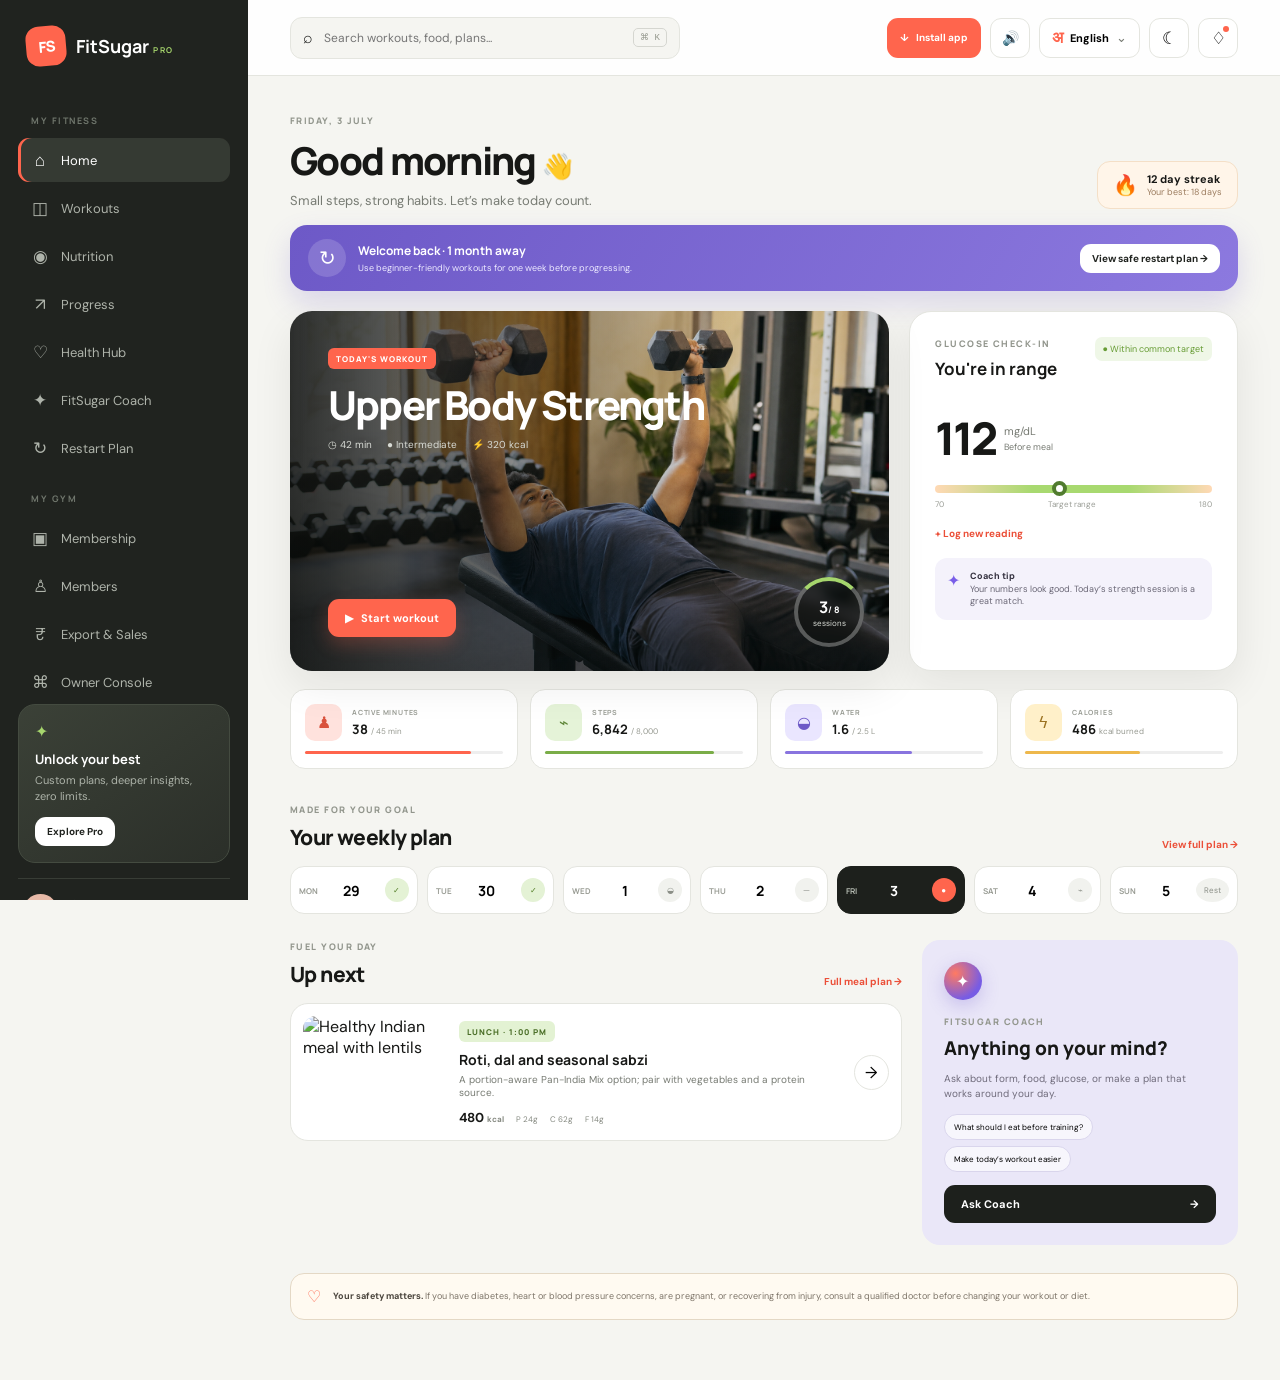
==== commit b1fc1b52: "Add core health and fitness tracking features" ====
--- a/index.html
+++ b/index.html
@@ -13,9 +13,9 @@
   <link rel="preconnect" href="https://fonts.googleapis.com">
   <link rel="preconnect" href="https://fonts.gstatic.com" crossorigin>
   <link href="https://fonts.googleapis.com/css2?family=DM+Sans:wght@400;500;600;700&family=Manrope:wght@500;600;700;800&display=swap" rel="stylesheet">
-  <link rel="stylesheet" href="styles.css?v=20" />
-  <link rel="stylesheet" href="audio.css?v=20" />
-  <link rel="stylesheet" href="install.css?v=20" />
+  <link rel="stylesheet" href="styles.css?v=22" />
+  <link rel="stylesheet" href="audio.css?v=22" />
+  <link rel="stylesheet" href="install.css?v=22" />
   <link rel="manifest" href="manifest.json" />
   <link rel="icon" href="icon.svg" type="image/svg+xml" />
   <link rel="apple-touch-icon" sizes="180x180" href="apple-touch-icon.png" />
@@ -34,6 +34,7 @@
         <button class="nav-item" data-view="workouts"><span>◫</span>Workouts</button>
         <button class="nav-item" data-view="nutrition"><span>◉</span>Nutrition</button>
         <button class="nav-item" data-view="progress"><span>↗</span>Progress</button>
+        <button class="nav-item" data-view="health"><span>♡</span>Health Hub</button>
         <button class="nav-item" data-view="coach"><span>✦</span>FitSugar Coach</button>
         <button class="nav-item" data-view="restart"><span>↻</span>Restart Plan</button>
         <p class="nav-label">MY GYM</p>
@@ -100,18 +101,18 @@
 
           <article class="glucose-card">
             <div class="card-head"><div><span class="eyebrow">GLUCOSE CHECK-IN</span><h3>You're in range</h3></div><span class="status-dot">● Stable</span></div>
-            <div class="glucose-reading"><b>112</b><span>mg/dL<small>Before breakfast</small></span></div>
+            <div class="glucose-reading"><b id="homeGlucoseValue">112</b><span>mg/dL<small id="homeGlucoseContext">Before breakfast</small></span></div>
             <div class="range-track"><i style="left:42%"></i></div>
             <div class="range-labels"><span>70</span><span>Target range</span><span>180</span></div>
-            <button class="text-btn" data-modal="glucose">+ Log new reading</button>
+            <button class="text-btn" data-view="health">+ Log new reading</button>
             <div class="tip"><span>✦</span><p><b>Coach tip</b>Your numbers look good. Today’s strength session is a great match.</p></div>
           </article>
         </section>
 
         <section class="quick-stats">
           <article><span class="stat-icon coral-bg">♟</span><div><small>ACTIVE MINUTES</small><b>38 <em>/ 45 min</em></b></div><i><u style="width:84%"></u></i></article>
-          <article><span class="stat-icon green-bg">⌁</span><div><small>STEPS</small><b>6,842 <em>/ 8,000</em></b></div><i><u style="width:72%"></u></i></article>
-          <article><span class="stat-icon violet-bg">◒</span><div><small>WATER</small><b>1.6 <em>/ 2.5 L</em></b></div><i><u style="width:64%"></u></i></article>
+          <article id="homeStepsCard"><span class="stat-icon green-bg">⌁</span><div><small>STEPS</small><b><span id="homeStepsValue">6,842</span> <em>/ 8,000</em></b></div><i><u id="homeStepsBar" style="width:72%"></u></i></article>
+          <article id="homeWaterCard"><span class="stat-icon violet-bg">◒</span><div><small>WATER</small><b><span id="homeWaterValue">1.6</span> <em>/ 2.5 L</em></b></div><i><u id="homeWaterBar" style="width:64%"></u></i></article>
           <article><span class="stat-icon amber-bg">ϟ</span><div><small>CALORIES</small><b>486 <em>kcal burned</em></b></div><i><u style="width:58%"></u></i></article>
         </section>
 
@@ -151,7 +152,7 @@
       </div>
 
       <div class="view" id="workoutsView">
-        <section class="page-heading"><div><span class="eyebrow">MOVE WITH CONFIDENCE</span><h1>Workout library</h1><p>Trainer-built sessions with clear form cues and safety notes.</p></div><div class="workout-controls"><label class="age-control"><small id="ageGroupLabel">AGE GROUP</small><select id="ageGroupSelect" aria-label="Select age group"><option value="teen">13–17 years</option><option value="adult" selected>18–39 years</option><option value="midlife">40–59 years</option><option value="senior">60+ years</option></select></label><button class="btn btn-primary" data-modal="plan">+ Build a plan</button></div></section>
+        <section class="page-heading"><div><span class="eyebrow">MOVE WITH CONFIDENCE</span><h1>Workout library</h1><p>Trainer-built sessions with clear form cues and safety notes.</p></div><div class="workout-controls"><label class="age-control"><small id="ageGroupLabel">AGE GROUP</small><select id="ageGroupSelect" aria-label="Select age group"><option value="teen">13–17 years</option><option value="adult" selected>18–39 years</option><option value="midlife">40–59 years</option><option value="senior">60+ years</option></select></label><button class="btn btn-primary" data-view="health">+ Build a plan</button></div></section>
         <section class="age-plan" id="agePlan" aria-live="polite"></section>
         <section class="active-restart-strip" id="activeRestartStrip" hidden aria-live="polite"></section>
         <div class="filter-row" id="workoutFilters">
@@ -173,18 +174,66 @@
       </div>
 
       <div class="view" id="progressView">
-        <section class="page-heading"><div><span class="eyebrow">CONSISTENCY, VISUALISED</span><h1>Your progress</h1><p>The numbers that matter—without letting them run the show.</p></div><button class="btn btn-primary" data-modal="checkin">+ Weekly check-in</button></section>
+        <section class="page-heading"><div><span class="eyebrow">CONSISTENCY, VISUALISED</span><h1>Your progress</h1><p>The numbers that matter—without letting them run the show.</p></div><button class="btn btn-primary" data-view="health">+ Weekly check-in</button></section>
         <div class="progress-cards">
-          <article><small>WEIGHT</small><b>74.2 <em>kg</em></b><span class="positive">↓ 2.8 kg in 8 weeks</span></article>
-          <article><small>AVG. GLUCOSE</small><b>118 <em>mg/dL</em></b><span class="positive">↓ 8 from last month</span></article>
+          <article><small>WEIGHT</small><b><span id="progressWeightValue">74.2</span> <em>kg</em></b><span class="positive" id="progressWeightNote">Track your current weight</span></article>
+          <article><small>AVG. GLUCOSE</small><b><span id="progressGlucoseValue">118</span> <em>mg/dL</em></b><span class="positive" id="progressGlucoseNote">Recent average</span></article>
           <article><small>WORKOUTS</small><b>21 <em>sessions</em></b><span>84% completion</span></article>
-          <article><small>BMI</small><b>24.8</b><span class="positive">Healthy range</span></article>
+          <article><small>BMI</small><b id="progressBmiValue">24.8</b><span class="positive" id="progressBmiNote">Healthy range</span></article>
         </div>
         <article class="chart-card">
           <div class="card-head"><div><span class="eyebrow">8-WEEK TREND</span><h2>Weight is moving steadily</h2></div><span class="tag green">−3.6%</span></div>
           <div class="chart-area"><div class="chart-grid"></div><svg viewBox="0 0 900 250" preserveAspectRatio="none"><defs><linearGradient id="area" x1="0" y1="0" x2="0" y2="1"><stop offset="0" stop-color="#ff654d" stop-opacity=".28"/><stop offset="1" stop-color="#ff654d" stop-opacity="0"/></linearGradient></defs><path class="area" d="M0 55 C100 52 110 75 220 72 S340 108 450 104 S560 142 670 135 S780 190 900 182 L900 250 L0 250Z"/><path class="line" d="M0 55 C100 52 110 75 220 72 S340 108 450 104 S560 142 670 135 S780 190 900 182"/></svg><div class="chart-labels"><span>May 15</span><span>May 29</span><span>Jun 12</span><span>Jun 26</span><span>Today</span></div></div>
         </article>
         <section class="workout-history-card"><div class="section-title"><div><span class="eyebrow">WORKOUT HISTORY</span><h2>Recent guided sessions</h2></div></div><div id="workoutHistoryList"></div></section>
+      </div>
+
+      <div class="view" id="healthView">
+        <section class="page-heading"><div><span class="eyebrow">YOUR HEALTH TOOLKIT</span><h1 id="healthHubTitle">Health Hub</h1><p>Registration, body metrics, diabetes, activity, reminders, photos, and personalised plans in one place.</p></div><span class="device-private">🔒 Saved on this device</span></section>
+        <div class="core-feature-grid">
+          <section class="core-card account-card" id="accountCard"></section>
+          <section class="core-card metrics-card">
+            <div class="core-card-head"><span>◎</span><div><b>Body profile & BMI</b><small>Height, weight, age and goal</small></div></div>
+            <form class="core-form body-profile-form" id="bodyProfileForm">
+              <label>Height (cm)<input type="number" name="height" min="100" max="250" required></label>
+              <label>Weight (kg)<input type="number" name="weight" min="25" max="300" step="0.1" required></label>
+              <label>Age<input type="number" name="age" min="13" max="100" required></label>
+              <label>Goal<select name="goal"><option value="loss">Weight loss</option><option value="gain">Weight gain</option><option value="maintain">Maintain weight</option><option value="glucose">Improve glucose control</option></select></label>
+              <button class="btn btn-primary" type="submit">Calculate & save</button>
+            </form>
+            <div class="bmi-result" id="bmiResult"></div>
+          </section>
+          <section class="core-card diabetes-card">
+            <div class="core-card-head"><span>◇</span><div><b>Diabetes tracking</b><small>Record and review glucose readings</small></div></div>
+            <form class="core-form glucose-log-form" id="glucoseLogForm">
+              <label>Reading (mg/dL)<input type="number" name="reading" min="30" max="600" required></label>
+              <label>Timing<select name="context"><option>Fasting</option><option>Before meal</option><option>2 hours after meal</option><option>Bedtime</option></select></label>
+              <button class="btn btn-primary" type="submit">Save reading</button>
+            </form>
+            <div class="glucose-summary" id="glucoseSummary"></div>
+            <div class="mini-log" id="glucoseHistory"></div>
+          </section>
+          <section class="core-card smart-plan-card">
+            <div class="core-card-head"><span>✦</span><div><b>Smart recommendations</b><small>Goal, BMI, age, glucose and restart-aware</small></div></div>
+            <div id="smartRecommendation"></div>
+          </section>
+          <section class="core-card activity-card-core">
+            <div class="core-card-head"><span>⌁</span><div><b>Daily activity</b><small>Water reminder and step counter</small></div></div>
+            <div class="daily-trackers">
+              <div class="tracker-block"><div><b>Water</b><strong id="waterTrackerValue">0 / 2500 ml</strong></div><div class="tracker-actions"><button type="button" data-water="-250">−</button><button type="button" data-water="250">+ 250 ml</button></div><label>Reminder<select id="waterReminderInterval"><option value="0">Off</option><option value="30">Every 30 min</option><option value="60">Every 60 min</option><option value="90">Every 90 min</option></select></label></div>
+              <div class="tracker-block"><div><b>Steps</b><strong id="stepTrackerValue">0 / 8000</strong></div><form id="manualStepsForm"><input type="number" name="steps" min="1" max="100000" placeholder="Add steps" required><button type="submit">Add</button></form><button class="motion-btn" id="connectMotionBtn" type="button">Connect phone motion</button><small id="motionStatus">Manual tracking ready</small></div>
+            </div>
+          </section>
+          <section class="core-card photos-card">
+            <div class="core-card-head"><span>▧</span><div><b>Progress photos</b><small>Private, device-only photo timeline</small></div></div>
+            <label class="photo-upload">+ Add progress photo<input id="progressPhotoInput" type="file" accept="image/*" capture="environment"></label>
+            <div class="progress-photo-grid" id="progressPhotoGrid"></div>
+          </section>
+          <section class="core-card video-card-core">
+            <div class="core-card-head"><span>▶</span><div><b>Workout video library</b><small>Open exercise demonstrations</small></div></div>
+            <div class="core-video-grid" id="coreVideoGrid"></div>
+          </section>
+        </div>
       </div>
 
       <div class="view" id="coachView">
@@ -309,13 +358,14 @@
   <div class="modal-backdrop" id="modalBackdrop">
     <div class="modal"><button class="modal-close" id="modalClose">×</button><div id="modalContent"></div></div>
   </div>
-  <script src="i18n.js?v=20"></script>
-  <script src="india-foods.js?v=20"></script>
-  <script src="app.js?v=20"></script>
-  <script src="workout.js?v=20"></script>
-  <script src="restart.js?v=20"></script>
-  <script src="business.js?v=20"></script>
-  <script src="audio.js?v=20"></script>
-  <script src="install.js?v=20"></script>
+  <script src="i18n.js?v=22"></script>
+  <script src="india-foods.js?v=22"></script>
+  <script src="app.js?v=22"></script>
+  <script src="workout.js?v=22"></script>
+  <script src="restart.js?v=22"></script>
+  <script src="business.js?v=22"></script>
+  <script src="core.js?v=22"></script>
+  <script src="audio.js?v=22"></script>
+  <script src="install.js?v=22"></script>
 </body>
 </html>
--- a/styles.css
+++ b/styles.css
@@ -15,3 +15,8 @@
 .active-restart-strip{display:flex;align-items:center;justify-content:space-between;gap:14px;background:#eeeaff;border:1px solid #d8d0ff;border-radius:15px;padding:12px 15px;margin:-7px 0 18px}.active-restart-strip[hidden]{display:none}.active-restart-strip>div{display:flex;align-items:center;gap:9px}.active-restart-strip>div:first-child>span{width:34px;height:34px;border-radius:50%;display:grid;place-items:center;background:#705bc9;color:#fff;font-size:17px}.active-restart-strip>div>div{display:flex;flex-direction:column}.active-restart-strip b{font:700 11px Manrope;color:#3c326c}.active-restart-strip small{font-size:8px;color:#6e6593;margin-top:3px}.active-restart-strip .text-btn{padding:7px}.workout-deferred{opacity:.68}.workout-deferred .image-wrap:after{content:"Available after foundation phase";position:absolute;inset:auto 10px 10px;background:rgba(25,28,23,.82);color:#fff;border-radius:8px;padding:7px;text-align:center;font-size:8px}.workout-card .text-btn:disabled{color:var(--muted);cursor:not-allowed}.restart-applied{display:flex;flex-direction:column;gap:5px;background:#ecf7e4;border:1px solid #d2e8c1;border-radius:12px;padding:12px;margin-top:12px}.restart-applied b{font:700 10px Manrope;color:#4f762f}.restart-applied span{font-size:9px;color:#698054}.restart-applied .btn{margin-top:5px}.modal:has(.guided-workout),.modal:has(.guided-session-active),.modal:has(.workout-complete){width:min(760px,100%)}.guided-workout{display:grid;grid-template-columns:.9fr 1.1fr;gap:24px;align-items:stretch}.guided-workout-image{width:100%;height:100%;min-height:370px;object-fit:cover;border-radius:15px}.guided-workout-copy{display:flex;flex-direction:column}.guided-workout-copy h2{margin-bottom:6px}.guided-meta{display:flex;gap:12px;font-size:9px;color:var(--muted);margin-bottom:10px}.guided-workout-copy>p{font-size:10px;line-height:1.55}.session-restart-note{background:#eeeaff;color:#5e4db0;border-radius:9px;padding:8px 10px;font-size:9px;font-weight:700;margin:4px 0}.session-equipment{display:flex;flex-direction:column;background:var(--bg);border-radius:10px;padding:10px;margin-top:7px}.session-equipment b{font-size:8px}.session-equipment span{font-size:9px;color:var(--muted);margin-top:3px}.session-safety{font-size:8px;line-height:1.45;color:#8a6a47;background:#fff8ed;border-radius:9px;padding:9px;margin:10px 0}.session-main-action{width:100%;margin-top:auto}.session-progress{height:7px;background:var(--line);border-radius:10px;overflow:hidden;margin:8px 0 15px}.session-progress i{display:block;height:100%;background:linear-gradient(90deg,var(--coral),#ff9c73);border-radius:10px;transition:.25s}.session-active-head{display:flex;justify-content:space-between;align-items:flex-start}.session-active-head h2{margin:0}.session-active-head small{font-size:8px;color:var(--muted)}.session-active-head>span{font:800 15px Manrope;color:var(--coral)}.session-current-step{display:flex;gap:13px;align-items:flex-start;background:linear-gradient(135deg,#292f28,#3a4537);color:#fff;border-radius:15px;padding:18px;margin:18px 0}.session-current-step>span{width:34px;height:34px;border-radius:50%;display:grid;place-items:center;background:var(--coral);font-weight:800;flex:0 0 auto}.session-current-step h3{font:700 15px Manrope;margin:0 0 5px}.session-current-step p{font-size:10px;line-height:1.55;color:#d8ddd4;margin:0}.session-step-list{display:grid;grid-template-columns:repeat(5,1fr);gap:6px}.session-step-list span{font-size:7px;line-height:1.35;color:var(--muted);background:var(--bg);border-radius:8px;padding:8px}.session-step-list span.done{background:#e9f4df;color:#527b30}.session-step-list span.current{background:#eeeaff;color:#604db5;font-weight:700}.session-actions{display:flex;justify-content:space-between;gap:10px;margin-top:18px}.session-actions .btn{flex:1}.session-stop{display:block;margin:12px auto 0;border:0;background:none;color:var(--muted);font-size:8px}.workout-complete{text-align:center;padding:20px}.workout-complete>span{width:70px;height:70px;border-radius:50%;display:grid;place-items:center;margin:0 auto 15px;background:#e7f3dc;color:#588331;font-size:30px}.workout-complete h2{margin-bottom:5px}.workout-complete p{font-size:10px;color:var(--muted)}.workout-complete>div{display:flex;flex-direction:column;background:var(--bg);border-radius:12px;padding:13px;margin:16px auto;max-width:250px}.workout-complete>div b{font:800 20px Manrope}.workout-complete>div small{font-size:8px;color:var(--muted)}.workout-complete .btn{min-width:180px}
 @media(max-width:760px){.active-restart-strip{align-items:flex-start;flex-direction:column}.active-restart-strip>div:last-child{width:100%;justify-content:space-between}.guided-workout{grid-template-columns:1fr;gap:14px}.guided-workout-image{height:210px;min-height:0}.session-step-list{grid-template-columns:1fr}.session-step-list span{font-size:8px}.guided-session-active{padding-top:5px}}
 .workout-history-card{background:var(--surface);border:1px solid var(--line);border-radius:20px;padding:22px;margin-top:20px}.workout-history-card article{display:flex;align-items:center;gap:11px;border-top:1px solid var(--line);padding:11px 0}.workout-history-card article>span{width:30px;height:30px;border-radius:50%;display:grid;place-items:center;background:#e8f3df;color:#56802f}.workout-history-card article>div{display:flex;flex-direction:column}.workout-history-card article b{font-size:10px}.workout-history-card article small{font-size:8px;color:var(--muted);margin-top:3px}.workout-history-card article strong{margin-left:auto;font:700 10px Manrope}.history-empty{font-size:10px;color:var(--muted);margin:0}
+.device-private{background:#eef5e8;color:#557537;border-radius:20px;padding:8px 11px;font-size:8px}.core-feature-grid{display:grid;grid-template-columns:repeat(2,minmax(0,1fr));gap:18px}.core-card{background:var(--surface);border:1px solid var(--line);border-radius:20px;padding:21px;min-width:0}.core-card-head{display:flex;align-items:center;gap:10px;margin-bottom:16px}.core-card-head>span{width:36px;height:36px;border-radius:10px;display:grid;place-items:center;background:#eeeaff;color:#6754bd;font-size:15px}.core-card-head>div{display:flex;flex-direction:column}.core-card-head b{font:700 13px Manrope}.core-card-head small{font-size:8px;color:var(--muted);margin-top:2px}.core-form{display:grid;grid-template-columns:1fr 1fr;gap:10px}.core-form label{display:flex;flex-direction:column;gap:5px;font-size:8px;font-weight:700;color:var(--muted)}.core-form input,.core-form select{width:100%;min-width:0;border:1px solid var(--line);background:var(--surface);color:var(--ink);border-radius:10px;padding:10px;outline:none}.core-form input:focus,.core-form select:focus{border-color:var(--coral);box-shadow:0 0 0 3px rgba(255,101,77,.1)}.core-form .btn{grid-column:1/-1}.account-card{min-height:260px}.local-account-note,.provider-notice{font-size:9px;line-height:1.5;color:var(--muted)}.provider-notice{background:#fff8ed;border-radius:10px;padding:9px}.provider-buttons{display:grid;grid-template-columns:repeat(3,1fr);gap:8px;margin-top:18px}.provider-buttons button{border:1px solid var(--line);background:var(--surface);color:var(--ink);border-radius:11px;padding:12px 7px;display:flex;flex-direction:column;align-items:center;gap:5px;font-size:9px}.provider-buttons span{font:800 16px Manrope;color:var(--coral)}.registration-form{grid-template-columns:1fr}.registration-form .btn{grid-column:auto}.registered-account{display:flex;align-items:center;gap:11px;background:var(--bg);border-radius:13px;padding:12px;margin-bottom:10px}.registered-account>span{width:42px;height:42px;border-radius:50%;display:grid;place-items:center;background:#e5dffb;color:#5e49af;font-weight:800}.registered-account>div{display:flex;flex-direction:column}.registered-account b{font-size:11px}.registered-account small{font-size:8px;color:var(--muted);margin-top:3px}.bmi-result{display:grid;grid-template-columns:.6fr 1.4fr;gap:9px;margin-top:13px}.bmi-result>div{background:var(--bg);border-radius:11px;padding:11px;display:flex;flex-direction:column}.bmi-result span{font:800 7px Manrope;color:var(--muted);letter-spacing:.7px}.bmi-result b{font:800 18px Manrope;margin:5px 0}.bmi-result>div:last-child b{font-size:11px}.bmi-result small{font-size:8px;line-height:1.4;color:var(--muted)}.glucose-log-form{grid-template-columns:1fr 1fr auto;align-items:end}.glucose-log-form .btn{grid-column:auto;height:38px}.glucose-summary{display:flex;align-items:center;justify-content:space-between;background:var(--bg);border-radius:11px;padding:11px;margin-top:13px}.glucose-summary>div{display:flex;align-items:baseline;gap:7px}.glucose-summary b{font:800 25px Manrope}.glucose-summary span{display:flex;flex-direction:column;font-size:8px}.glucose-summary small{color:var(--muted);margin-top:2px}.glucose-summary em{font-size:8px;font-style:normal}.mini-log{display:flex;flex-direction:column;margin-top:9px}.mini-log>span{display:flex;justify-content:space-between;border-top:1px solid var(--line);padding:7px 2px}.mini-log b{font-size:9px}.mini-log small{font-size:8px;color:var(--muted)}.recommendation-label{font:800 8px Manrope;letter-spacing:.8px;color:#6a54c4}.smart-plan-card h3{font:800 20px Manrope;margin:9px 0 5px}.smart-plan-card p{font-size:9px;line-height:1.55;color:var(--muted)}.smart-plan-card #smartRecommendation>div{display:flex;gap:6px;flex-wrap:wrap;margin:12px 0}.smart-plan-card #smartRecommendation button{border:1px solid #d9d1fb;background:#f2efff;color:#5c49ae;border-radius:15px;padding:7px 9px;font-size:8px}.smart-plan-card #smartRecommendation>small{display:block;background:#fff8ed;color:#80633e;border-radius:9px;padding:9px;font-size:8px;line-height:1.45}.daily-trackers{display:grid;grid-template-columns:1fr 1fr;gap:12px}.tracker-block{background:var(--bg);border-radius:13px;padding:13px}.tracker-block>div:first-child{display:flex;justify-content:space-between;gap:8px}.tracker-block b{font-size:10px}.tracker-block strong{font-size:9px}.tracker-actions{display:flex;gap:6px;margin:11px 0}.tracker-actions button,#manualStepsForm button,.motion-btn{border:1px solid var(--line);background:var(--surface);color:var(--ink);border-radius:9px;padding:8px;font-size:8px}.tracker-actions button:last-child{flex:1;background:var(--coral);color:#fff;border-color:var(--coral)}.tracker-block label{display:flex;flex-direction:column;gap:4px;font-size:7px;color:var(--muted)}.tracker-block select,.tracker-block input{width:100%;border:1px solid var(--line);background:var(--surface);color:var(--ink);border-radius:8px;padding:8px;font-size:8px}.tracker-block #manualStepsForm{display:flex;gap:5px;margin:11px 0}.tracker-block #manualStepsForm input{flex:1;min-width:0}.motion-btn{width:100%;margin-bottom:5px}.tracker-block>small{display:block;font-size:7px;color:var(--muted);text-align:center}.photo-upload{display:flex;align-items:center;justify-content:center;border:1px dashed #bdb2ea;background:#f4f1ff;color:#5e49af;border-radius:11px;padding:13px;font-size:9px;font-weight:700;cursor:pointer}.photo-upload input{display:none}.progress-photo-grid{display:grid;grid-template-columns:repeat(3,1fr);gap:8px;margin-top:12px}.progress-photo-grid article{border-radius:10px;overflow:hidden;background:var(--bg)}.progress-photo-grid img{width:100%;height:125px;object-fit:cover;display:block}.progress-photo-grid article>div{display:flex;align-items:center;justify-content:space-between;padding:6px}.progress-photo-grid small{font-size:7px;color:var(--muted)}.progress-photo-grid button{border:0;background:none;color:var(--coral);font-size:14px}.photo-empty{grid-column:1/-1;font-size:9px;color:var(--muted);text-align:center}.video-card-core{grid-column:1/-1}.core-video-grid{display:grid;grid-template-columns:repeat(3,1fr);gap:12px}.core-video-grid a{position:relative;text-decoration:none;color:#fff;border-radius:14px;overflow:hidden;min-height:170px;padding:14px;display:flex;flex-direction:column;justify-content:flex-end}.core-video-grid a:after{content:"";position:absolute;inset:0;background:linear-gradient(0deg,rgba(15,17,14,.86),rgba(15,17,14,.08));z-index:0}.core-video-grid img{position:absolute;inset:0;width:100%;height:100%;object-fit:cover}.core-video-grid span,.core-video-grid b,.core-video-grid small{position:relative;z-index:1}.core-video-grid span{width:32px;height:32px;border-radius:50%;display:grid;place-items:center;background:var(--coral);font-size:10px;margin-bottom:9px}.core-video-grid b{font:700 12px Manrope}.core-video-grid small{font-size:8px;color:#ddd;margin-top:2px}
+@media(max-width:900px){.core-feature-grid{grid-template-columns:1fr}.video-card-core{grid-column:auto}}
+@media(max-width:760px){.core-form,.glucose-log-form,.daily-trackers{grid-template-columns:1fr}.glucose-log-form .btn{grid-column:1/-1}.progress-photo-grid,.core-video-grid{grid-template-columns:1fr}.core-video-grid a{min-height:200px}.provider-buttons{grid-template-columns:1fr 1fr 1fr}.bmi-result{grid-template-columns:1fr}.device-private{align-self:flex-start}}
+@media(max-width:1100px){.sales-layout{grid-template-columns:minmax(0,1fr)}.sales-layout>*{min-width:0}}
+@media(max-width:760px){.sales-entry-card,.sales-report-card,.sales-entry-card>*{min-width:0;max-width:100%}.sales-report-card .table-wrap{max-width:100%;overflow-x:auto}}
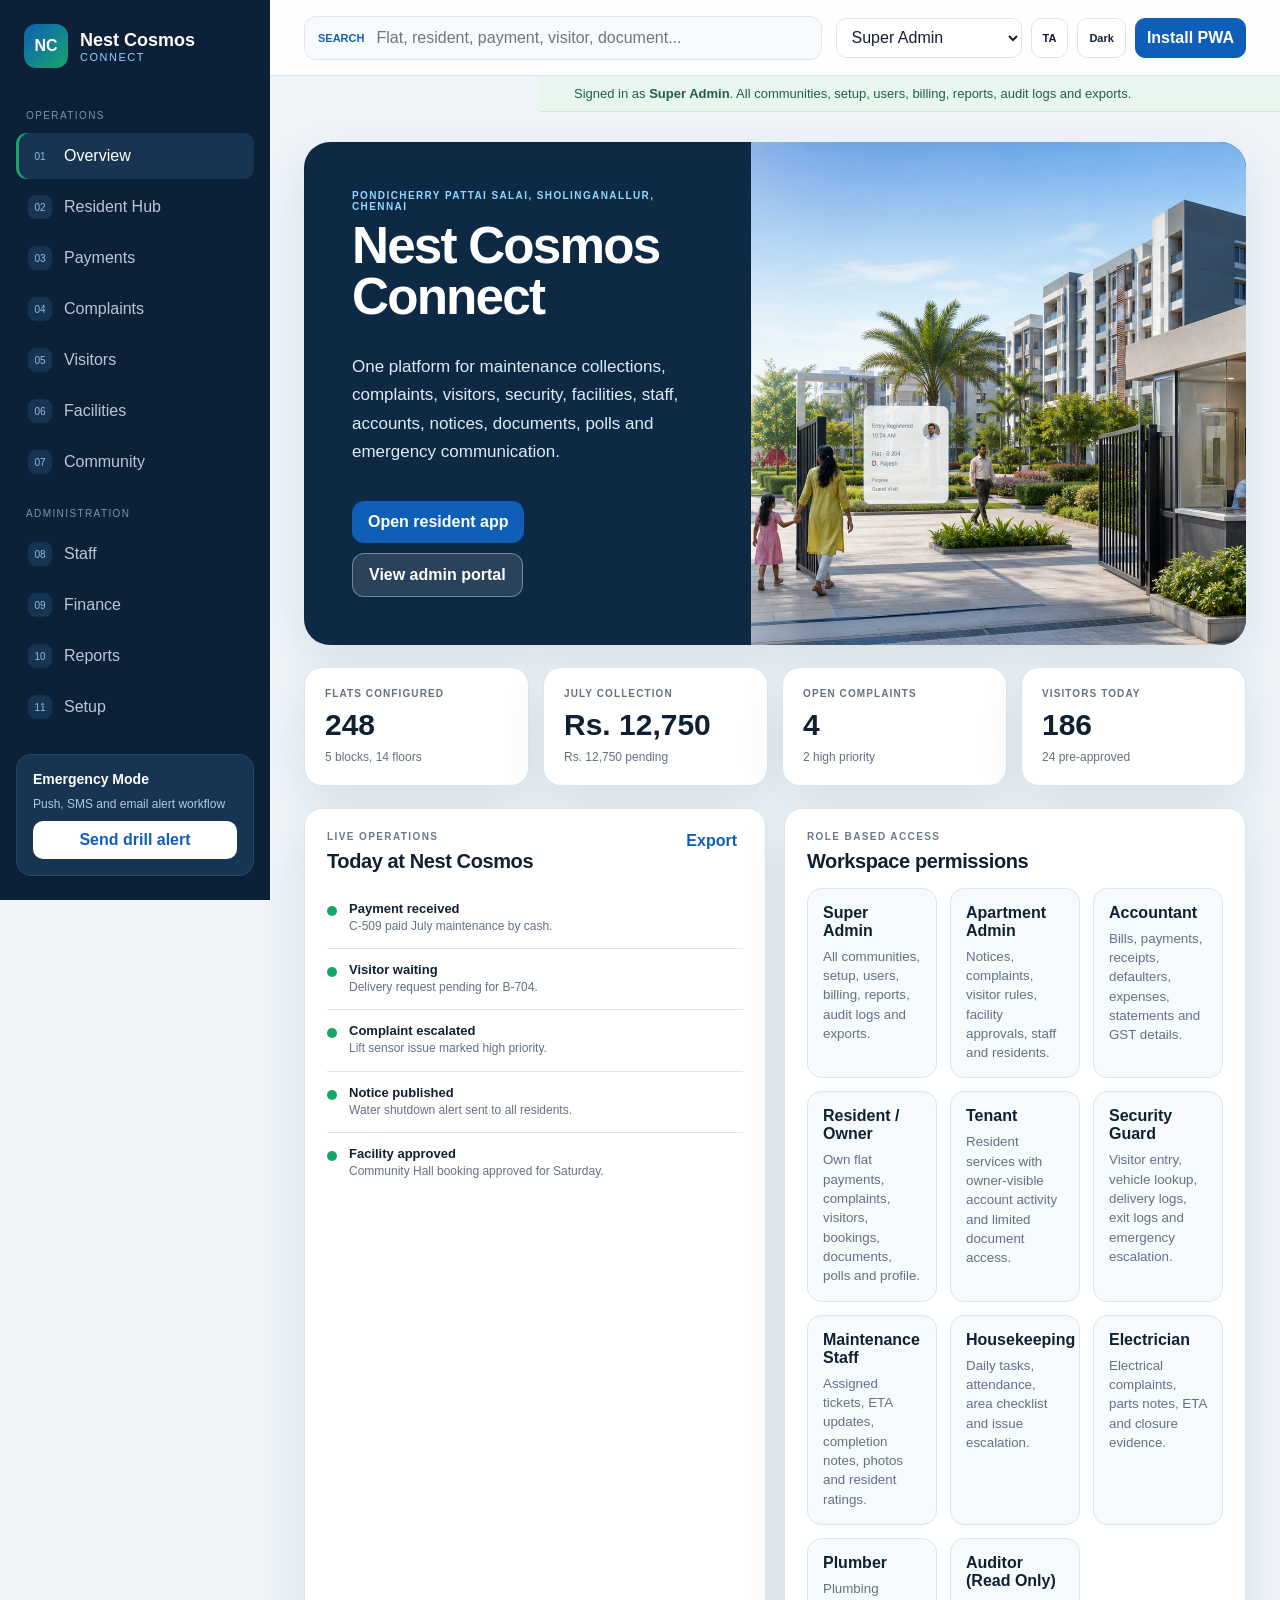
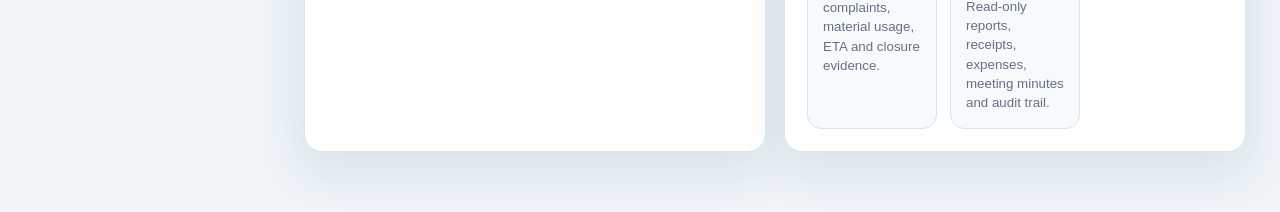
==== commit ebdc38f3: "Build Nest Cosmos Connect apartment platform" ====
--- a/index.html
+++ b/index.html
@@ -3,369 +3,155 @@
 <head>
   <meta charset="UTF-8" />
   <meta name="viewport" content="width=device-width, initial-scale=1.0" />
-  <meta name="description" content="FitSugar Pro — culturally aware fitness and gym management for India." />
-  <meta name="theme-color" content="#20231f" />
+  <meta name="description" content="Nest Cosmos Connect is a complete apartment management platform for residents, association teams, security, staff and finance operations." />
+  <meta name="theme-color" content="#0f5fb8" />
   <meta name="mobile-web-app-capable" content="yes" />
   <meta name="apple-mobile-web-app-capable" content="yes" />
-  <meta name="apple-mobile-web-app-status-bar-style" content="black-translucent" />
-  <meta name="apple-mobile-web-app-title" content="FitSugar Pro" />
-  <title>FitSugar Pro — Fitness that fits real life</title>
-  <link rel="preconnect" href="https://fonts.googleapis.com">
-  <link rel="preconnect" href="https://fonts.gstatic.com" crossorigin>
-  <link href="https://fonts.googleapis.com/css2?family=DM+Sans:wght@400;500;600;700&family=Manrope:wght@500;600;700;800&display=swap" rel="stylesheet">
-  <link rel="stylesheet" href="styles.css?v=22" />
-  <link rel="stylesheet" href="audio.css?v=22" />
-  <link rel="stylesheet" href="install.css?v=22" />
+  <meta name="apple-mobile-web-app-title" content="Nest Cosmos" />
+  <title>Nest Cosmos Connect</title>
   <link rel="manifest" href="manifest.json" />
   <link rel="icon" href="icon.svg" type="image/svg+xml" />
   <link rel="apple-touch-icon" sizes="180x180" href="apple-touch-icon.png" />
+  <link rel="stylesheet" href="styles.css" />
 </head>
 <body>
   <div class="app-shell">
     <aside class="sidebar" id="sidebar">
-      <a class="brand" href="#" data-view="home" aria-label="FitSugar Pro home">
-        <span class="brand-mark">FS</span>
-        <span><b>FitSugar</b><small>PRO</small></span>
+      <a class="brand" href="#overview" data-view="overview" aria-label="Nest Cosmos Connect home">
+        <span class="brand-mark">NC</span>
+        <span><b>Nest Cosmos</b><small>Connect</small></span>
       </a>
-
-      <nav class="main-nav" aria-label="Main navigation">
-        <p class="nav-label">MY FITNESS</p>
-        <button class="nav-item active" data-view="home"><span>⌂</span>Home</button>
-        <button class="nav-item" data-view="workouts"><span>◫</span>Workouts</button>
-        <button class="nav-item" data-view="nutrition"><span>◉</span>Nutrition</button>
-        <button class="nav-item" data-view="progress"><span>↗</span>Progress</button>
-        <button class="nav-item" data-view="health"><span>♡</span>Health Hub</button>
-        <button class="nav-item" data-view="coach"><span>✦</span>FitSugar Coach</button>
-        <button class="nav-item" data-view="restart"><span>↻</span>Restart Plan</button>
-        <p class="nav-label">MY GYM</p>
-        <button class="nav-item" data-view="membership"><span>▣</span>Membership</button>
-        <button class="nav-item" data-view="members"><span>♙</span>Members</button>
-        <button class="nav-item" data-view="exports"><span>₹</span>Export &amp; Sales</button>
-        <button class="nav-item" data-view="owner"><span>⌘</span>Owner Console</button>
+      <nav class="main-nav" aria-label="Primary navigation">
+        <p>Operations</p>
+        <button class="nav-item active" data-view="overview"><span>01</span>Overview</button>
+        <button class="nav-item" data-view="resident"><span>02</span>Resident Hub</button>
+        <button class="nav-item" data-view="payments"><span>03</span>Payments</button>
+        <button class="nav-item" data-view="complaints"><span>04</span>Complaints</button>
+        <button class="nav-item" data-view="visitors"><span>05</span>Visitors</button>
+        <button class="nav-item" data-view="facilities"><span>06</span>Facilities</button>
+        <button class="nav-item" data-view="community"><span>07</span>Community</button>
+        <p>Administration</p>
+        <button class="nav-item" data-view="staff"><span>08</span>Staff</button>
+        <button class="nav-item" data-view="finance"><span>09</span>Finance</button>
+        <button class="nav-item" data-view="reports"><span>10</span>Reports</button>
+        <button class="nav-item" data-view="settings"><span>11</span>Setup</button>
       </nav>
-
-      <div class="upgrade-card">
-        <span class="spark">✦</span>
-        <b>Unlock your best</b>
-        <p>Custom plans, deeper insights, zero limits.</p>
-        <button class="btn btn-light btn-small" data-modal="upgrade">Explore Pro</button>
-      </div>
-
-      <div class="profile-mini">
-        <div class="avatar" id="profileAvatar">FS</div>
-        <div><b id="profileName">FitSugar Member</b><small id="profileMeta">Member · Your city</small></div>
-        <button id="profileEditBtn" data-modal="profile" aria-label="Edit your profile">•••</button>
+      <div class="side-card">
+        <b>Emergency Mode</b>
+        <span>Push, SMS and email alert workflow</span>
+        <button class="light-btn" id="emergencyBtn">Send drill alert</button>
       </div>
     </aside>
 
     <main class="main">
       <header class="topbar">
-        <button class="icon-btn menu-btn" id="menuBtn" aria-label="Open menu">☰</button>
-        <div class="search-box">
-          <span>⌕</span>
-          <input id="globalSearch" placeholder="Search workouts, food, plans..." aria-label="Search" />
-          <kbd>⌘ K</kbd>
-        </div>
+        <button class="icon-btn menu-btn" id="menuBtn" aria-label="Open menu">Menu</button>
+        <div class="search-box"><span>Search</span><input id="globalSearch" placeholder="Flat, resident, payment, visitor, document..." /></div>
         <div class="top-actions">
-          <button class="install-app-btn" id="installAppBtn" aria-label="Install FitSugar Pro"><span>↓</span><span>Install app</span></button>
-          <button class="icon-btn audio-trigger" id="audioBtn" aria-label="Open Voice Guide" aria-expanded="false">🔊</button>
-          <button class="language-btn" id="languageBtn"><span>अ</span><b id="languageLabel">English</b><small>⌄</small></button>
-          <button class="icon-btn" id="themeBtn" aria-label="Toggle theme">☾</button>
-          <button class="icon-btn notification-btn" id="notificationBtn" aria-label="Notifications">♢<i></i></button>
+          <select id="roleSelect" aria-label="Switch role"></select>
+          <button class="icon-btn" id="languageToggle" aria-label="Toggle language">TA</button>
+          <button class="icon-btn" id="themeToggle" aria-label="Toggle theme">Dark</button>
+          <button class="install-btn" id="installBtn">Install PWA</button>
         </div>
       </header>
 
-      <div class="view active" id="homeView">
-        <section class="welcome-row">
-          <div>
-            <span class="eyebrow">FRIDAY, 3 JULY</span>
-            <h1 id="personalGreeting">Good morning <span>👋</span></h1>
-            <p>Small steps, strong habits. Let’s make today count.</p>
+      <section class="role-banner" id="roleBanner"></section>
+
+      <section class="view active" id="overviewView">
+        <div class="hero">
+          <div class="hero-copy">
+            <span class="eyebrow">Pondicherry Pattai Salai, Sholinganallur, Chennai</span>
+            <h1>Nest Cosmos Connect</h1>
+            <p>One platform for maintenance collections, complaints, visitors, security, facilities, staff, accounts, notices, documents, polls and emergency communication.</p>
+            <div class="hero-actions">
+              <button class="btn primary" data-view="resident">Open resident app</button>
+              <button class="btn ghost" data-view="reports">View admin portal</button>
+            </div>
           </div>
-          <div class="streak-pill"><span>🔥</span><div><b>12 day streak</b><small>Your best: 18 days</small></div></div>
-        </section>
-        <section class="restart-home-banner" id="restartHomeBanner" hidden></section>
-
-        <section class="hero-grid">
-          <article class="workout-hero">
-            <img src="assets/workouts/dumbbell-chest-press.png" alt="Beginner performing a dumbbell chest press with controlled form" />
-            <div class="hero-overlay"></div>
-            <div class="hero-content">
-              <span class="tag coral">TODAY'S WORKOUT</span>
-              <h2>Upper Body<br>Strength</h2>
-              <div class="hero-meta"><span>◷ 42 min</span><span>● Intermediate</span><span>⚡ 320 kcal</span></div>
-              <button class="btn btn-primary" data-action="start-workout"><span>▶</span> Start workout</button>
-            </div>
-            <div class="progress-dial"><b>3<small>/ 8</small></b><span>sessions</span></div>
+          <img src="assets/nest-cosmos-hero.png" alt="Modern apartment community operations dashboard" />
+        </div>
+        <div class="kpi-grid" id="overviewKpis"></div>
+        <section class="split-grid">
+          <article class="panel stack-panel">
+            <div class="panel-head"><div><span class="eyebrow">Live Operations</span><h2>Today at Nest Cosmos</h2></div><button class="text-btn" data-view="reports">Export</button></div>
+            <div class="timeline" id="activityFeed"></div>
           </article>
-
-          <article class="glucose-card">
-            <div class="card-head"><div><span class="eyebrow">GLUCOSE CHECK-IN</span><h3>You're in range</h3></div><span class="status-dot">● Stable</span></div>
-            <div class="glucose-reading"><b id="homeGlucoseValue">112</b><span>mg/dL<small id="homeGlucoseContext">Before breakfast</small></span></div>
-            <div class="range-track"><i style="left:42%"></i></div>
-            <div class="range-labels"><span>70</span><span>Target range</span><span>180</span></div>
-            <button class="text-btn" data-view="health">+ Log new reading</button>
-            <div class="tip"><span>✦</span><p><b>Coach tip</b>Your numbers look good. Today’s strength session is a great match.</p></div>
+          <article class="panel command-panel">
+            <div class="panel-head"><div><span class="eyebrow">Role Based Access</span><h2>Workspace permissions</h2></div></div>
+            <div class="role-grid" id="roleCards"></div>
           </article>
         </section>
+      </section>
 
-        <section class="quick-stats">
-          <article><span class="stat-icon coral-bg">♟</span><div><small>ACTIVE MINUTES</small><b>38 <em>/ 45 min</em></b></div><i><u style="width:84%"></u></i></article>
-          <article id="homeStepsCard"><span class="stat-icon green-bg">⌁</span><div><small>STEPS</small><b><span id="homeStepsValue">6,842</span> <em>/ 8,000</em></b></div><i><u id="homeStepsBar" style="width:72%"></u></i></article>
-          <article id="homeWaterCard"><span class="stat-icon violet-bg">◒</span><div><small>WATER</small><b><span id="homeWaterValue">1.6</span> <em>/ 2.5 L</em></b></div><i><u id="homeWaterBar" style="width:64%"></u></i></article>
-          <article><span class="stat-icon amber-bg">ϟ</span><div><small>CALORIES</small><b>486 <em>kcal burned</em></b></div><i><u style="width:58%"></u></i></article>
-        </section>
+      <section class="view" id="residentView">
+        <div class="page-head"><div><span class="eyebrow">Resident / Owner / Tenant</span><h1>Resident Hub</h1><p>Payments, complaints, visitors, family, vehicles, documents and admin chat from one mobile-friendly home.</p></div><button class="btn primary" data-modal="profile">Update profile</button></div>
+        <div class="resident-layout">
+          <article class="panel dues-card"><span class="eyebrow">Current Due</span><h2>Rs. 4,250</h2><p>July maintenance due on 15 July 2026. Late fee Rs. 250 after due date.</p><div class="pay-methods"><button data-pay="UPI">UPI</button><button data-pay="Card">Card</button><button data-pay="Net Banking">Net Banking</button></div></article>
+          <article class="panel"><div class="panel-head"><div><span class="eyebrow">Family & Assets</span><h2>Flat B-704</h2></div></div><div class="chip-list"><span>Owner: Arjun Mehta</span><span>4 family members</span><span>2 vehicles</span><span>2 emergency contacts</span></div></article>
+          <article class="panel chat-card"><div class="panel-head"><div><span class="eyebrow">Admin Chat</span><h2>Quick help</h2></div></div><div class="messages" id="chatMessages"></div><form id="chatForm" class="inline-form"><input placeholder="Ask admin..." required /><button>Send</button></form></article>
+        </div>
+        <div class="module-grid" id="residentModules"></div>
+      </section>
 
-        <section class="section-block">
-          <div class="section-title"><div><span class="eyebrow">MADE FOR YOUR GOAL</span><h2>Your weekly plan</h2></div><button class="text-btn" data-view="workouts">View full plan →</button></div>
-          <div class="week-row" id="weekRow">
-            <button class="day done"><small>MON</small><b>29</b><span>✓</span></button>
-            <button class="day done"><small>TUE</small><b>30</b><span>✓</span></button>
-            <button class="day"><small>WED</small><b>1</b><span>◒</span></button>
-            <button class="day"><small>THU</small><b>2</b><span>—</span></button>
-            <button class="day active"><small>FRI</small><b>3</b><span>●</span></button>
-            <button class="day"><small>SAT</small><b>4</b><span>⌁</span></button>
-            <button class="day rest"><small>SUN</small><b>5</b><span>Rest</span></button>
-          </div>
-        </section>
+      <section class="view" id="paymentsView">
+        <div class="page-head"><div><span class="eyebrow">Maintenance Payments</span><h1>Billing and Collections</h1><p>Monthly bill generation, online payments, cash recording, receipts, defaulters and flat-wise statements.</p></div><button class="btn primary" id="generateBillsBtn">Generate July bills</button></div>
+        <div class="kpi-grid" id="paymentKpis"></div>
+        <section class="panel"><div class="panel-head"><div><span class="eyebrow">Flat-wise Ledger</span><h2>Maintenance status</h2></div><button class="text-btn" data-export="payments">CSV export</button></div><div class="table-wrap"><table><thead><tr><th>Flat</th><th>Resident</th><th>Amount</th><th>Status</th><th>Method</th><th>Receipt</th></tr></thead><tbody id="paymentRows"></tbody></table></div></section>
+      </section>
 
-        <section class="two-col">
-          <div class="section-block meal-block">
-            <div class="section-title"><div><span class="eyebrow">FUEL YOUR DAY</span><h2>Up next</h2></div><button class="text-btn" data-view="nutrition">Full meal plan →</button></div>
-            <article class="meal-card">
-              <img src="https://images.unsplash.com/photo-1601050690597-df0568f70950?auto=format&fit=crop&w=600&q=85" alt="Healthy Indian meal with lentils" />
-              <div class="meal-content"><span class="tag green">LUNCH · 1:00 PM</span><h3>Millet rice, dal & vegetable poriyal</h3><p>Balanced South Indian plate, rich in fibre and steady energy.</p><div><b>480 <small>kcal</small></b><span>P 24g</span><span>C 62g</span><span>F 14g</span></div></div>
-              <button class="round-btn" data-modal="meal">→</button>
-            </article>
-          </div>
-          <div class="section-block coach-teaser">
-            <div class="coach-orb">✦</div>
-            <span class="eyebrow">FITSUGAR COACH</span>
-            <h2>Anything on your mind?</h2>
-            <p>Ask about form, food, glucose, or make a plan that works around your day.</p>
-            <div class="prompt-chips"><button>What should I eat before training?</button><button>Make today’s workout easier</button></div>
-            <button class="btn btn-dark" data-view="coach">Ask Coach <span>→</span></button>
-          </div>
-        </section>
+      <section class="view" id="complaintsView">
+        <div class="page-head"><div><span class="eyebrow">Complaint Management</span><h1>Ticket Flow</h1><p>Resident to admin to staff assignment, ETA tracking, photos/videos and resident rating.</p></div><button class="btn primary" data-modal="complaint">Raise complaint</button></div>
+        <div class="workflow"><span>Resident</span><i></i><span>Admin</span><i></i><span>Assign Staff</span><i></i><span>In Progress</span><i></i><span>Completed</span><i></i><span>Rating</span></div>
+        <div class="complaint-board" id="complaintBoard"></div>
+      </section>
 
-        <div class="medical-note"><span>♡</span><p><b>Your safety matters.</b> If you have diabetes, heart or blood pressure concerns, are pregnant, or recovering from injury, consult a qualified doctor before changing your workout or diet.</p></div>
-      </div>
+      <section class="view" id="visitorsView">
+        <div class="page-head"><div><span class="eyebrow">Security App</span><h1>Visitor and Vehicle Gate</h1><p>Entry, photo, vehicle number, flat approval, delivery, maid, driver and exit logs.</p></div><button class="btn primary" data-modal="visitor">Add expected visitor</button></div>
+        <div class="security-console">
+          <article class="panel scan-panel"><span class="eyebrow">Gate Search</span><h2>Find visitor, vehicle or flat</h2><form id="gateSearchForm" class="inline-form"><input placeholder="TN 07, B-704, mobile..." required /><button>Search</button></form><div id="gateResult" class="search-result">Security can search vehicles and visitor approvals instantly.</div></article>
+          <article class="panel"><div class="panel-head"><div><span class="eyebrow">Pending Approvals</span><h2>Resident decisions</h2></div></div><div id="visitorList" class="visitor-list"></div></article>
+        </div>
+      </section>
 
-      <div class="view" id="workoutsView">
-        <section class="page-heading"><div><span class="eyebrow">MOVE WITH CONFIDENCE</span><h1>Workout library</h1><p>Trainer-built sessions with clear form cues and safety notes.</p></div><div class="workout-controls"><label class="age-control"><small id="ageGroupLabel">AGE GROUP</small><select id="ageGroupSelect" aria-label="Select age group"><option value="teen">13–17 years</option><option value="adult" selected>18–39 years</option><option value="midlife">40–59 years</option><option value="senior">60+ years</option></select></label><button class="btn btn-primary" data-view="health">+ Build a plan</button></div></section>
-        <section class="age-plan" id="agePlan" aria-live="polite"></section>
-        <section class="active-restart-strip" id="activeRestartStrip" hidden aria-live="polite"></section>
-        <div class="filter-row" id="workoutFilters">
-          <button class="active" data-filter="all">All</button><button data-filter="chest">Chest</button><button data-filter="back">Back</button><button data-filter="legs">Legs</button><button data-filter="arms">Arms</button><button data-filter="shoulders">Shoulders</button><button data-filter="full">Full body</button>
+      <section class="view" id="facilitiesView">
+        <div class="page-head"><div><span class="eyebrow">Facility Booking</span><h1>Calendar and Approvals</h1><p>Community hall, terrace, club house, gym, play area, party hall and guest parking bookings.</p></div><button class="btn primary" data-modal="booking">Book facility</button></div>
+        <div class="facility-grid" id="facilityGrid"></div>
+      </section>
+
+      <section class="view" id="communityView">
+        <div class="page-head"><div><span class="eyebrow">Notices, Polls, Documents</span><h1>Community Desk</h1><p>Moderated announcements, buy/sell, lost and found, events, searchable documents and polls.</p></div><button class="btn primary" data-modal="notice">Publish notice</button></div>
+        <div class="community-grid">
+          <article class="panel"><div class="panel-head"><div><span class="eyebrow">Notice Board</span><h2>Published alerts</h2></div></div><div id="noticeList"></div></article>
+          <article class="panel"><div class="panel-head"><div><span class="eyebrow">Poll</span><h2>Festival budget approval</h2></div></div><div class="poll"><button data-vote="yes">Approve</button><button data-vote="no">Reject</button><div class="poll-bar"><i id="pollFill"></i></div><small id="pollText"></small></div></article>
+          <article class="panel"><div class="panel-head"><div><span class="eyebrow">Documents</span><h2>Association library</h2></div><button class="text-btn" data-export="documents">Index</button></div><div id="documentList"></div></article>
         </div>
-        <div class="workout-grid" id="workoutGrid"></div>
-      </div>
+      </section>
 
-      <div class="view" id="nutritionView">
-        <section class="page-heading"><div><span class="eyebrow">ROOTED IN YOUR REGION</span><h1>Food that feels like home</h1><p>Practical nutrition for your goals, preferences, and glucose profile.</p></div><label class="region-control"><small>YOUR STATE / UT</small><select id="regionSelect" aria-label="Select Indian state or union territory"></select></label></section>
-        <section class="nutrition-hero">
-          <div><span class="tag green">TODAY · DIABETES-FRIENDLY</span><h2>Your plate, intelligently balanced.</h2><p>Higher fibre, 82g protein, familiar ingredients—and no joyless “diet food”.</p><div><button class="btn btn-primary" data-modal="mealplan">View today's plan</button><button class="btn btn-ghost" id="swapMealBtn">Swap a meal</button></div></div>
-          <img src="https://images.unsplash.com/photo-1547592180-85f173990554?auto=format&fit=crop&w=900&q=85" alt="Colourful balanced healthy meal" />
-        </section>
-        <div class="section-title"><div><span class="eyebrow">TODAY'S MENU</span><h2>Five steady-energy meals</h2></div></div>
-        <div class="meal-timeline" id="mealTimeline"></div>
-        <div class="section-title top-gap"><div><span class="eyebrow">SMART SIPS</span><h2>Protein without the sugar rush</h2></div></div>
-        <div class="protein-grid" id="proteinGrid"></div>
-      </div>
+      <section class="view" id="staffView">
+        <div class="page-head"><div><span class="eyebrow">Staff Management</span><h1>Attendance and Work Orders</h1><p>Security, housekeeping, electrician, plumber, lift technician and garden staff operations.</p></div><button class="btn primary" data-modal="staff">Assign task</button></div>
+        <div class="staff-grid" id="staffGrid"></div>
+      </section>
 
-      <div class="view" id="progressView">
-        <section class="page-heading"><div><span class="eyebrow">CONSISTENCY, VISUALISED</span><h1>Your progress</h1><p>The numbers that matter—without letting them run the show.</p></div><button class="btn btn-primary" data-view="health">+ Weekly check-in</button></section>
-        <div class="progress-cards">
-          <article><small>WEIGHT</small><b><span id="progressWeightValue">74.2</span> <em>kg</em></b><span class="positive" id="progressWeightNote">Track your current weight</span></article>
-          <article><small>AVG. GLUCOSE</small><b><span id="progressGlucoseValue">118</span> <em>mg/dL</em></b><span class="positive" id="progressGlucoseNote">Recent average</span></article>
-          <article><small>WORKOUTS</small><b>21 <em>sessions</em></b><span>84% completion</span></article>
-          <article><small>BMI</small><b id="progressBmiValue">24.8</b><span class="positive" id="progressBmiNote">Healthy range</span></article>
-        </div>
-        <article class="chart-card">
-          <div class="card-head"><div><span class="eyebrow">8-WEEK TREND</span><h2>Weight is moving steadily</h2></div><span class="tag green">−3.6%</span></div>
-          <div class="chart-area"><div class="chart-grid"></div><svg viewBox="0 0 900 250" preserveAspectRatio="none"><defs><linearGradient id="area" x1="0" y1="0" x2="0" y2="1"><stop offset="0" stop-color="#ff654d" stop-opacity=".28"/><stop offset="1" stop-color="#ff654d" stop-opacity="0"/></linearGradient></defs><path class="area" d="M0 55 C100 52 110 75 220 72 S340 108 450 104 S560 142 670 135 S780 190 900 182 L900 250 L0 250Z"/><path class="line" d="M0 55 C100 52 110 75 220 72 S340 108 450 104 S560 142 670 135 S780 190 900 182"/></svg><div class="chart-labels"><span>May 15</span><span>May 29</span><span>Jun 12</span><span>Jun 26</span><span>Today</span></div></div>
-        </article>
-        <section class="workout-history-card"><div class="section-title"><div><span class="eyebrow">WORKOUT HISTORY</span><h2>Recent guided sessions</h2></div></div><div id="workoutHistoryList"></div></section>
-      </div>
+      <section class="view" id="financeView">
+        <div class="page-head"><div><span class="eyebrow">Expense and Accounts</span><h1>Finance Control</h1><p>EB bill, water tanker, generator diesel, lift maintenance, salary, repairs and cash flow.</p></div><button class="btn primary" data-modal="expense">Record expense</button></div>
+        <div class="finance-layout"><article class="panel"><div class="panel-head"><div><span class="eyebrow">Expense Split</span><h2>July 2026</h2></div></div><div class="bar-list" id="expenseBars"></div></article><article class="panel"><div class="panel-head"><div><span class="eyebrow">P&L Snapshot</span><h2>Association accounts</h2></div></div><div class="statement" id="statement"></div></article></div>
+      </section>
 
-      <div class="view" id="healthView">
-        <section class="page-heading"><div><span class="eyebrow">YOUR HEALTH TOOLKIT</span><h1 id="healthHubTitle">Health Hub</h1><p>Registration, body metrics, diabetes, activity, reminders, photos, and personalised plans in one place.</p></div><span class="device-private">🔒 Saved on this device</span></section>
-        <div class="core-feature-grid">
-          <section class="core-card account-card" id="accountCard"></section>
-          <section class="core-card metrics-card">
-            <div class="core-card-head"><span>◎</span><div><b>Body profile & BMI</b><small>Height, weight, age and goal</small></div></div>
-            <form class="core-form body-profile-form" id="bodyProfileForm">
-              <label>Height (cm)<input type="number" name="height" min="100" max="250" required></label>
-              <label>Weight (kg)<input type="number" name="weight" min="25" max="300" step="0.1" required></label>
-              <label>Age<input type="number" name="age" min="13" max="100" required></label>
-              <label>Goal<select name="goal"><option value="loss">Weight loss</option><option value="gain">Weight gain</option><option value="maintain">Maintain weight</option><option value="glucose">Improve glucose control</option></select></label>
-              <button class="btn btn-primary" type="submit">Calculate & save</button>
-            </form>
-            <div class="bmi-result" id="bmiResult"></div>
-          </section>
-          <section class="core-card diabetes-card">
-            <div class="core-card-head"><span>◇</span><div><b>Diabetes tracking</b><small>Record and review glucose readings</small></div></div>
-            <form class="core-form glucose-log-form" id="glucoseLogForm">
-              <label>Reading (mg/dL)<input type="number" name="reading" min="30" max="600" required></label>
-              <label>Timing<select name="context"><option>Fasting</option><option>Before meal</option><option>2 hours after meal</option><option>Bedtime</option></select></label>
-              <button class="btn btn-primary" type="submit">Save reading</button>
-            </form>
-            <div class="glucose-summary" id="glucoseSummary"></div>
-            <div class="mini-log" id="glucoseHistory"></div>
-          </section>
-          <section class="core-card smart-plan-card">
-            <div class="core-card-head"><span>✦</span><div><b>Smart recommendations</b><small>Goal, BMI, age, glucose and restart-aware</small></div></div>
-            <div id="smartRecommendation"></div>
-          </section>
-          <section class="core-card activity-card-core">
-            <div class="core-card-head"><span>⌁</span><div><b>Daily activity</b><small>Water reminder and step counter</small></div></div>
-            <div class="daily-trackers">
-              <div class="tracker-block"><div><b>Water</b><strong id="waterTrackerValue">0 / 2500 ml</strong></div><div class="tracker-actions"><button type="button" data-water="-250">−</button><button type="button" data-water="250">+ 250 ml</button></div><label>Reminder<select id="waterReminderInterval"><option value="0">Off</option><option value="30">Every 30 min</option><option value="60">Every 60 min</option><option value="90">Every 90 min</option></select></label></div>
-              <div class="tracker-block"><div><b>Steps</b><strong id="stepTrackerValue">0 / 8000</strong></div><form id="manualStepsForm"><input type="number" name="steps" min="1" max="100000" placeholder="Add steps" required><button type="submit">Add</button></form><button class="motion-btn" id="connectMotionBtn" type="button">Connect phone motion</button><small id="motionStatus">Manual tracking ready</small></div>
-            </div>
-          </section>
-          <section class="core-card photos-card">
-            <div class="core-card-head"><span>▧</span><div><b>Progress photos</b><small>Private, device-only photo timeline</small></div></div>
-            <label class="photo-upload">+ Add progress photo<input id="progressPhotoInput" type="file" accept="image/*" capture="environment"></label>
-            <div class="progress-photo-grid" id="progressPhotoGrid"></div>
-          </section>
-          <section class="core-card video-card-core">
-            <div class="core-card-head"><span>▶</span><div><b>Workout video library</b><small>Open exercise demonstrations</small></div></div>
-            <div class="core-video-grid" id="coreVideoGrid"></div>
-          </section>
-        </div>
-      </div>
+      <section class="view" id="reportsView">
+        <div class="page-head"><div><span class="eyebrow">Reports and PDF Generator</span><h1>Admin Reports</h1><p>Maintenance, pending dues, complaint analytics, visitors, expenses, audit, monthly and yearly reports.</p></div><button class="btn primary" id="downloadReportBtn">Download summary</button></div>
+        <div class="report-grid" id="reportGrid"></div>
+        <section class="panel architecture"><div class="panel-head"><div><span class="eyebrow">Production Architecture</span><h2>Scalable implementation blueprint</h2></div></div><div id="architectureList"></div></section>
+      </section>
 
-      <div class="view" id="coachView">
-        <section class="coach-page">
-          <div class="coach-intro"><div class="coach-orb large">✦</div><span class="eyebrow">YOUR ALWAYS-ON FITNESS PARTNER</span><h1>FitSugar Coach</h1><p>Practical answers tuned to your goals, food, region, and health profile.</p></div>
-          <div class="chat-card">
-            <div class="chat-head"><div class="coach-orb small">✦</div><div><b>FitSugar Coach</b><small><i></i> Online · Knows your plan</small></div><button>•••</button></div>
-            <div class="messages" id="messages">
-              <div class="message coach"><span>✦</span><p id="coachWelcome">Good morning! Your glucose is steady and upper-body strength is queued. How can I help you today?</p><button class="speak-nearby" aria-label="Listen to Coach reply">🔊</button></div>
-            </div>
-            <div class="suggestions"><button>Pre-workout snack?</button><button>Explain today's workout</button><button>Plan my week</button></div>
-            <form class="chat-input" id="chatForm"><input id="chatInput" placeholder="Ask about workouts, food, or health..." autocomplete="off"><button aria-label="Send">↑</button></form>
-            <small class="ai-note">AI guidance is educational and does not replace medical advice.</small>
-          </div>
-        </section>
-        <section class="beginner-guide">
-          <div class="section-title"><div><span class="eyebrow" id="beginnerEyebrow">NEW TO THE GYM</span><h2 id="beginnerTitle">Your beginner exercise guide</h2><p id="beginnerIntro">Start light, learn the movement, and ask a trainer to check your form.</p></div></div>
-          <div class="beginner-guide-grid" id="beginnerGuideGrid"></div>
-        </section>
-      </div>
-
-      <div class="view" id="restartView">
-        <section class="page-heading"><div><span class="eyebrow">SAFE RETURN TO FITNESS</span><h1>Restart Fitness Plan</h1><p>FitSugar checks your break and rebuilds your plan at a safer starting level.</p></div></section>
-        <section class="restart-layout">
-          <form class="restart-form-card" id="restartForm">
-            <span class="eyebrow">WELCOME BACK CHECK-IN</span><h2>Tell us what changed</h2>
-            <div class="restart-form-grid">
-              <label>Last workout date<input type="date" id="lastWorkoutDate" name="lastWorkoutDate" required></label>
-              <label>Current weight (kg)<input type="number" id="restartWeight" name="weight" min="25" max="300" step="0.1" required></label>
-              <label class="wide">Current goal<select id="restartGoal" name="goal"><option>Build strength</option><option>Weight loss</option><option>Improve glucose control</option><option>General fitness</option><option>Mobility and balance</option></select></label>
-              <label class="wide">Health changes<textarea id="healthChanges" name="healthChanges" rows="3" placeholder="New medicines, surgery, pregnancy, pain, or other changes"></textarea></label>
-              <label>Injury update<select id="injuryStatus" name="injuryStatus"><option value="none">No current injury</option><option value="recovering">Recovering from injury</option><option value="current">Current pain or injury</option></select></label>
-              <label>Diabetes / BP status<select id="medicalStatus" name="medicalStatus"><option value="none">None reported</option><option value="diabetes">Diabetes</option><option value="bp">Blood pressure</option><option value="heart">Heart condition</option><option value="multiple">More than one condition</option></select></label>
-            </div>
-            <label class="restart-check"><input type="checkbox" id="trainerAlertConsent" checked> Create an in-app trainer alert after a long break</label>
-            <button class="btn btn-primary" type="submit">Create my safe restart plan</button>
-          </form>
-          <article class="restart-result-card" id="restartPlanOutput" aria-live="polite"></article>
-        </section>
-      </div>
-
-      <div class="view" id="membershipView">
-        <section class="page-heading"><div><span class="eyebrow">MY GYM</span><h1>Membership</h1><p>Your plan, visits, payments, and trainer in one place.</p></div></section>
-        <section class="membership-layout">
-          <article class="member-pass"><span>FITSUGAR PRO · MEMBER</span><div><h2 id="membershipName">FitSugar Member</h2><p id="membershipGym">Your gym</p></div><div class="pass-bottom"><b>PRO ANNUAL</b><span>Valid until 28 Feb 2027</span></div><i>FS</i></article>
-          <article class="membership-info"><span class="eyebrow">CURRENT PLAN</span><h2>Pro Annual Membership</h2><div class="info-row"><span>Next payment</span><b>₹12,999 · 28 Feb 2027</b></div><div class="info-row"><span>Trainer</span><b>Priya Raman</b></div><div class="info-row"><span>Visits this month</span><b>14 of 20 goal</b></div><button class="btn btn-dark" id="membershipInvoiceBtn">Download invoice</button></article>
-        </section>
-      </div>
-
-      <div class="view" id="membersView">
-        <section class="page-heading"><div><span class="eyebrow">MEMBER CRM</span><h1>Members</h1><p>Add members, track inactivity, create restart plans, and issue invoices.</p></div><button class="btn btn-primary" data-business-action="add-member">+ Add member</button></section>
-        <div class="business-kpis" id="memberKpis"></div>
-        <section class="member-table-card">
-          <div class="section-title"><div><span class="eyebrow">MEMBER DIRECTORY</span><h2>Manage members</h2></div><input class="table-search" id="memberSearch" placeholder="Search members..." aria-label="Search members"></div>
-          <div class="table-wrap"><table><thead><tr><th>Member</th><th>Plan</th><th>Trainer</th><th>Last workout</th><th>Status</th><th>Actions</th></tr></thead><tbody id="manageMemberRows"></tbody></table></div>
-        </section>
-      </div>
-
-      <div class="view" id="exportsView">
-        <section class="page-heading"><div><span class="eyebrow">REVENUE CONTROL</span><h1>Export &amp; Sales</h1><p>Record payments, manage sales reports, export CSV files, and download invoices.</p></div><div><button class="btn btn-ghost" data-export="members">Export members</button><button class="btn btn-primary" data-export="sales">Export sales CSV</button></div></section>
-        <div class="business-kpis" id="salesKpis"></div>
-        <section class="sales-layout">
-          <form class="sales-entry-card" id="salesEntryForm">
-            <span class="eyebrow">RECORD A PAYMENT</span><h2>Add sale</h2>
-            <label>Member<select id="saleMember" name="memberId" required></select></label>
-            <label>Payment date<input type="date" id="saleDate" name="date" required></label>
-            <label>Amount (₹)<input type="number" name="amount" min="1" step="1" required placeholder="12999"></label>
-            <label>Payment method<select name="method"><option>UPI</option><option>Card</option><option>Cash</option><option>Bank transfer</option></select></label>
-            <label>Status<select name="status"><option>Paid</option><option>Pending</option><option>Refunded</option></select></label>
-            <button class="btn btn-primary" type="submit">Save payment</button>
-          </form>
-          <article class="member-table-card sales-report-card">
-            <div class="section-title"><div><span class="eyebrow">SALES REPORT</span><h2>Payment activity</h2></div><select id="salesMonthFilter" aria-label="Filter sales month"></select></div>
-            <div class="table-wrap"><table><thead><tr><th>Invoice</th><th>Date</th><th>Member</th><th>Method</th><th>Status</th><th>Amount</th><th></th></tr></thead><tbody id="salesRows"></tbody></table></div>
-          </article>
-        </section>
-      </div>
-
-      <div class="view" id="ownerView">
-        <section class="page-heading owner-heading"><div><span class="eyebrow">PULSE FITNESS · ADYAR</span><h1>Business overview</h1><p>Friday, 3 July · Here’s how your gym is moving.</p></div><div><button class="btn btn-ghost" data-export="sales">Export report</button><button class="btn btn-primary" data-view="members">+ Add member</button></div></section>
-        <div class="owner-stats">
-          <article><span>ACTIVE MEMBERS</span><b>428</b><small class="positive">↑ 12 this month</small></article>
-          <article><span>TODAY'S ATTENDANCE</span><b>96</b><small>22% of members</small></article>
-          <article><span>MONTHLY REVENUE</span><b>₹4.82L</b><small class="positive">↑ 8.4% vs Jun</small></article>
-          <article><span>PENDING PAYMENTS</span><b>₹38,400</b><small class="warning">26 members</small></article>
-        </div>
-        <section class="owner-grid">
-          <article class="chart-card revenue-card"><div class="card-head"><div><span class="eyebrow">REVENUE</span><h2>₹4,82,600 this month</h2></div><select><option>Last 6 months</option></select></div><div class="bar-chart"><i style="height:44%"><span>FEB</span></i><i style="height:58%"><span>MAR</span></i><i style="height:54%"><span>APR</span></i><i style="height:70%"><span>MAY</span></i><i style="height:66%"><span>JUN</span></i><i class="current" style="height:88%"><span>JUL</span></i></div></article>
-          <article class="activity-card"><div class="card-head"><div><span class="eyebrow">NEEDS ATTENTION</span><h2>Quick actions</h2></div></div><div class="action-list"><button><span class="coral-bg">₹</span><div><b>26 pending renewals</b><small>₹38,400 outstanding</small></div><em>→</em></button><button><span class="amber-bg">◷</span><div><b>8 memberships expire soon</b><small>Within the next 7 days</small></div><em>→</em></button><button><span class="violet-bg">♟</span><div><b>5 new enquiries</b><small>Waiting for follow-up</small></div><em>→</em></button></div></article>
-        </section>
-        <section class="member-table-card"><div class="section-title"><div><span class="eyebrow">MEMBERS</span><h2>Recent activity</h2></div><button class="text-btn">View all members →</button></div><div class="table-wrap"><table><thead><tr><th>Member</th><th>Plan</th><th>Trainer</th><th>Last visit</th><th>Status</th><th></th></tr></thead><tbody id="memberRows"></tbody></table></div></section>
-      </div>
+      <section class="view" id="settingsView">
+        <div class="page-head"><div><span class="eyebrow">Apartment Setup</span><h1>Configuration</h1><p>Apartment, blocks, floors, flat numbering, dues, bank, UPI, GST and notification channels.</p></div><button class="btn primary" id="saveSettingsBtn">Save setup</button></div>
+        <form class="settings-grid" id="settingsForm"></form>
+      </section>
     </main>
   </div>
 
-  <div class="language-menu" id="languageMenu">
-    <button data-lang="English">English <span>✓</span></button><button data-lang="தமிழ்">தமிழ்</button><button data-lang="हिन्दी">हिन्दी</button><button data-lang="తెలుగు">తెలుగు</button><button data-lang="മലയാളം">മലയാളം</button><button data-lang="ಕನ್ನಡ">ಕನ್ನಡ</button><button data-lang="বাংলা">বাংলা</button><button data-lang="मराठी">मराठी</button><button data-lang="ગુજરાતી">ગુજરાતી</button>
-  </div>
-  <aside class="audio-panel" id="audioPanel" aria-label="Voice Guide">
-    <div class="audio-panel-head"><div><span>🔊</span><div><b>Voice Guide</b><small id="audioLocale">English audio</small></div></div><button id="audioClose" aria-label="Close Voice Guide">×</button></div>
-    <div class="audio-status"><i id="audioPulse"></i><span id="audioStatus">Ready to listen</span></div>
-    <button class="audio-primary" id="readPageBtn"><span>▶</span><div><b>Read this screen</b><small>Hear the visible content</small></div></button>
-    <div class="audio-controls">
-      <button id="pauseAudioBtn" aria-label="Pause or resume audio">Ⅱ <small>Pause</small></button>
-      <button id="stopAudioBtn" aria-label="Stop audio">■ <small>Stop</small></button>
-    </div>
-    <label class="audio-speed"><span>Reading speed</span><output id="speedOutput">1×</output><input id="audioSpeed" type="range" min="0.7" max="1.4" value="1" step="0.1"></label>
-    <p class="audio-help">Voice availability depends on your device. FitSugar automatically chooses the closest voice for your selected language.</p>
-  </aside>
   <div class="toast" id="toast"></div>
-  <div class="install-sheet-backdrop" id="installSheetBackdrop">
-    <section class="install-sheet" aria-labelledby="installSheetTitle">
-      <button class="install-sheet-close" id="installSheetClose" aria-label="Close installation guide">×</button>
-      <img class="install-app-icon" src="icon.svg" alt="">
-      <h2 id="installSheetTitle">Install FitSugar Pro</h2>
-      <p id="installSheetDescription">Add the app to your device for faster, full-screen access.</p>
-      <div class="install-steps" id="installSteps"></div>
-      <button class="install-native-btn" id="nativeInstallBtn">Install now</button>
-      <small class="install-secure-note">Installation requires HTTPS when deployed publicly.</small>
-    </section>
-  </div>
-  <div class="modal-backdrop" id="modalBackdrop">
-    <div class="modal"><button class="modal-close" id="modalClose">×</button><div id="modalContent"></div></div>
-  </div>
-  <script src="i18n.js?v=22"></script>
-  <script src="india-foods.js?v=22"></script>
-  <script src="app.js?v=22"></script>
-  <script src="workout.js?v=22"></script>
-  <script src="restart.js?v=22"></script>
-  <script src="business.js?v=22"></script>
-  <script src="core.js?v=22"></script>
-  <script src="audio.js?v=22"></script>
-  <script src="install.js?v=22"></script>
+  <div class="modal-backdrop" id="modalBackdrop"><section class="modal"><button id="modalClose" class="modal-close">Close</button><div id="modalContent"></div></section></div>
+  <script src="app.js"></script>
 </body>
 </html>
--- a/styles.css
+++ b/styles.css
@@ -1,22 +1,4 @@
-:root{--bg:#f5f5f1;--surface:#fff;--ink:#171816;--muted:#777b73;--line:#e4e5df;--coral:#ff654d;--coral-dark:#eb4f38;--green:#a6d66d;--dark:#1d201c;--violet:#cabdff;--amber:#ffd276;--shadow:0 15px 40px rgba(25,28,23,.08);--radius:22px}
-*{box-sizing:border-box}html{scroll-behavior:smooth}body{margin:0;background:var(--bg);color:var(--ink);font-family:"DM Sans",sans-serif}button,input,select{font:inherit}button{cursor:pointer}.app-shell{min-height:100vh}.sidebar{width:248px;position:fixed;inset:0 auto 0 0;padding:26px 18px 18px;background:#20231f;color:#fff;display:flex;flex-direction:column;z-index:20}.brand{height:45px;display:flex;align-items:center;gap:10px;text-decoration:none;color:#fff;margin:0 8px 30px}.brand-mark{width:40px;height:40px;border-radius:13px;display:grid;place-items:center;background:var(--coral);font:800 15px Manrope;letter-spacing:-1px;transform:rotate(-5deg)}.brand>span:last-child{display:flex;align-items:baseline;font:700 18px Manrope}.brand small{font-size:8px;letter-spacing:1.5px;color:var(--green);margin-left:4px}.main-nav{display:flex;flex-direction:column;gap:4px}.nav-label{font:700 9px Manrope;letter-spacing:1.5px;color:#70776d;margin:18px 13px 7px}.nav-item{border:0;background:transparent;color:#aeb3aa;padding:11px 13px;border-radius:11px;display:flex;gap:12px;align-items:center;font-size:13px;text-align:left}.nav-item span{font-size:17px;width:18px;text-align:center}.nav-item:hover,.nav-item.active{background:#353a33;color:#fff}.nav-item.active{box-shadow:inset 3px 0 var(--coral)}.upgrade-card{background:linear-gradient(145deg,#3b4137,#2b2f29);padding:16px;border:1px solid #444b40;border-radius:17px;margin-top:auto}.upgrade-card .spark{color:var(--green)}.upgrade-card b{display:block;font:700 13px Manrope;margin-top:8px}.upgrade-card p{font-size:11px;color:#adb3a9;line-height:1.45;margin:5px 0 12px}.profile-mini{display:flex;align-items:center;gap:9px;border-top:1px solid #383d36;margin-top:15px;padding:15px 5px 0}.avatar{width:35px;height:35px;background:#e7b9a7;color:#582c20;border-radius:50%;display:grid;place-items:center;font-size:11px;font-weight:700}.profile-mini>div:nth-child(2){display:flex;flex-direction:column;min-width:0}.profile-mini b{font-size:11px}.profile-mini small{font-size:9px;color:#8d9489;margin-top:2px}.profile-mini button{margin-left:auto;background:none;border:0;color:#848b80}.main{margin-left:248px;min-height:100vh}.topbar{height:76px;background:rgba(255,255,255,.88);backdrop-filter:blur(18px);border-bottom:1px solid var(--line);display:flex;align-items:center;padding:0 42px;position:sticky;top:0;z-index:15}.search-box{height:42px;width:min(390px,40vw);display:flex;align-items:center;background:var(--bg);border:1px solid var(--line);border-radius:12px;padding:0 12px;gap:9px}.search-box input{background:none;border:0;outline:0;flex:1;font-size:12px;color:var(--ink)}.search-box kbd{font-size:9px;padding:3px 6px;border:1px solid #d5d6d0;border-radius:5px;color:#96998f}.top-actions{margin-left:auto;display:flex;align-items:center;gap:9px}.icon-btn,.language-btn{border:1px solid var(--line);background:var(--surface);height:40px;border-radius:11px}.icon-btn{width:40px;font-size:17px}.language-btn{display:flex;align-items:center;gap:7px;padding:0 12px}.language-btn span{color:var(--coral);font-weight:700}.language-btn b{font-size:11px}.language-btn small{color:var(--muted)}.notification-btn{position:relative}.notification-btn i{width:6px;height:6px;border-radius:50%;background:var(--coral);position:absolute;right:8px;top:7px}.menu-btn{display:none}.view{display:none;padding:38px 42px 60px;max-width:1540px;margin:auto}.view.active{display:block}.welcome-row{display:flex;align-items:flex-end;justify-content:space-between;margin-bottom:26px}.eyebrow{display:block;font:800 9px Manrope;letter-spacing:1.45px;color:#92968d;margin-bottom:7px}.welcome-row h1,.page-heading h1,.coach-intro h1{font:800 clamp(28px,3vw,40px) Manrope;letter-spacing:-1.7px;margin:0}.welcome-row h1 span{font-size:.65em}.welcome-row p,.page-heading p{color:var(--muted);font-size:13px;margin:5px 0 0}.streak-pill{display:flex;align-items:center;gap:9px;background:#fff5e9;border:1px solid #f4dfc7;padding:10px 15px;border-radius:13px}.streak-pill>span{font-size:20px}.streak-pill div{display:flex;flex-direction:column}.streak-pill b{font-size:11px}.streak-pill small{font-size:9px;color:#9d7e61}.hero-grid{display:grid;grid-template-columns:1.55fr .85fr;gap:20px}.workout-hero{height:360px;border-radius:var(--radius);position:relative;overflow:hidden;color:#fff;box-shadow:var(--shadow)}.workout-hero>img{width:100%;height:100%;object-fit:cover}.hero-overlay{position:absolute;inset:0;background:linear-gradient(90deg,rgba(8,10,8,.85),rgba(10,12,10,.1) 75%),linear-gradient(0deg,rgba(8,10,8,.45),transparent 55%)}.hero-content{position:absolute;inset:37px auto 34px 38px;display:flex;flex-direction:column;align-items:flex-start}.tag{display:inline-flex;border-radius:6px;padding:5px 8px;font:800 8px Manrope;letter-spacing:1px}.tag.coral{background:var(--coral);color:#fff}.tag.green{background:#e3f2d3;color:#4a6e27}.hero-content h2{font:800 40px/1.02 Manrope;letter-spacing:-1.8px;margin:16px 0 12px}.hero-meta{display:flex;gap:15px;font-size:10px;color:#d8dbd5}.btn{border:0;border-radius:11px;padding:12px 17px;font-weight:700;font-size:11px;display:inline-flex;align-items:center;justify-content:center;gap:8px}.btn-primary{background:var(--coral);color:#fff;box-shadow:0 8px 18px rgba(255,101,77,.24)}.btn-primary:hover{background:var(--coral-dark);transform:translateY(-1px)}.hero-content .btn{margin-top:auto}.btn-light{background:#fff;color:#20231f}.btn-small{padding:8px 12px;font-size:10px}.btn-dark{background:var(--dark);color:#fff}.btn-ghost{background:transparent;border:1px solid var(--line);color:var(--ink)}.progress-dial{position:absolute;right:25px;bottom:24px;width:70px;height:70px;border-radius:50%;border:4px solid rgba(255,255,255,.3);border-top-color:var(--green);display:flex;flex-direction:column;align-items:center;justify-content:center;background:rgba(15,18,15,.48);backdrop-filter:blur(6px)}.progress-dial b{font:700 16px Manrope}.progress-dial b small{font-size:9px}.progress-dial span{font-size:8px;color:#d8dbd5}.glucose-card{background:var(--surface);border:1px solid var(--line);border-radius:var(--radius);padding:25px;box-shadow:var(--shadow)}.card-head{display:flex;justify-content:space-between;align-items:flex-start}.card-head h3,.card-head h2{font:700 17px Manrope;margin:0}.status-dot{font-size:9px;color:#679c35;background:#eff7e7;padding:6px 8px;border-radius:7px}.glucose-reading{display:flex;align-items:center;gap:8px;margin:27px 0 16px}.glucose-reading>b{font:800 45px Manrope;letter-spacing:-2px}.glucose-reading>span{font-size:11px;color:var(--muted);display:flex;flex-direction:column}.glucose-reading small{font-size:9px;margin-top:3px}.range-track{height:8px;background:linear-gradient(90deg,#ffd9b5,#a8d970 35%,#a8d970 70%,#ffd9b5);border-radius:10px;position:relative}.range-track i{position:absolute;width:15px;height:15px;background:#fff;border:4px solid #517c2f;border-radius:50%;top:-4px}.range-labels{display:flex;justify-content:space-between;font-size:8px;color:#9a9d96;margin-top:6px}.text-btn{border:0;background:none;color:var(--coral-dark);font-weight:700;font-size:10px;padding:0}.glucose-card>.text-btn{margin:18px 0}.tip{display:flex;gap:10px;padding:12px;background:#f4f2fb;border-radius:12px}.tip>span{color:#795ee8}.tip p{font-size:9px;line-height:1.4;color:#6b6877;margin:0}.tip b{display:block;color:#34313f}.quick-stats{display:grid;grid-template-columns:repeat(4,1fr);gap:12px;margin:18px 0 34px}.quick-stats article{background:var(--surface);border:1px solid var(--line);border-radius:15px;padding:14px;display:grid;grid-template-columns:auto 1fr;gap:10px;align-items:center}.stat-icon{width:37px;height:37px;border-radius:10px;display:grid;place-items:center}.coral-bg{background:#ffe2dd!important;color:#d9523d!important}.green-bg{background:#e5f3d8!important;color:#5e8537!important}.violet-bg{background:#eae6ff!important;color:#6d59c7!important}.amber-bg{background:#fff0c9!important;color:#9b7220!important}.quick-stats div{display:flex;flex-direction:column}.quick-stats small{font:700 7px Manrope;letter-spacing:.8px;color:#999c94}.quick-stats b{font:700 13px Manrope;margin-top:3px}.quick-stats em{font:400 8px "DM Sans";color:#969990}.quick-stats i{grid-column:1/-1;height:3px;background:#eee;border-radius:4px}.quick-stats u{display:block;height:100%;background:var(--coral);border-radius:4px}.quick-stats article:nth-child(2) u{background:#7aad48}.quick-stats article:nth-child(3) u{background:#8974df}.quick-stats article:nth-child(4) u{background:#eeb84c}.section-block{margin-top:25px}.section-title{display:flex;justify-content:space-between;align-items:end;margin-bottom:15px}.section-title h2,.nutrition-hero h2{font:800 21px Manrope;letter-spacing:-.6px;margin:0}.week-row{display:grid;grid-template-columns:repeat(7,1fr);gap:9px}.day{border:1px solid var(--line);background:var(--surface);border-radius:14px;padding:11px 8px;display:flex;align-items:center;justify-content:space-between;min-width:0}.day small{font:700 8px Manrope;color:#999c94}.day b{font:700 14px Manrope}.day span{width:24px;height:24px;background:#f1f2ee;border-radius:50%;display:grid;place-items:center;font-size:8px;color:#8b8f87}.day.done span{background:#e4f2d5;color:#58812d}.day.active{background:var(--dark);color:#fff;border-color:var(--dark)}.day.active small{color:#b5bbb2}.day.active span{background:var(--coral);color:#fff}.day.rest span{width:auto;padding:0 8px}.two-col{display:grid;grid-template-columns:1.45fr .75fr;gap:20px;margin-top:26px}.meal-block{margin-top:0}.meal-card{background:var(--surface);border:1px solid var(--line);border-radius:18px;padding:12px;display:flex;align-items:center;gap:16px}.meal-card img{width:140px;height:112px;border-radius:13px;object-fit:cover}.meal-content{flex:1}.meal-content h3{font:700 14px Manrope;margin:8px 0 4px}.meal-content p{font-size:10px;color:var(--muted);margin:0 0 10px}.meal-content>div{display:flex;gap:12px;align-items:baseline}.meal-content>div b{font-size:13px}.meal-content>div b small,.meal-content>div span{font-size:8px;color:#858980}.round-btn{border:1px solid var(--line);background:var(--surface);width:35px;height:35px;border-radius:50%;font-size:16px}.coach-teaser{margin-top:0;background:#eae7f8;border-radius:18px;padding:22px;position:relative;overflow:hidden}.coach-orb{width:38px;height:38px;border-radius:50%;display:grid;place-items:center;color:white;background:radial-gradient(circle at 30% 30%,#ff7a62,#775ce4 70%);box-shadow:0 6px 18px rgba(100,75,205,.25);margin-bottom:15px}.coach-teaser h2{font:800 19px Manrope;margin:0}.coach-teaser p{font-size:10px;color:#6f6b7b;line-height:1.5}.prompt-chips{display:flex;gap:6px;flex-wrap:wrap;margin:13px 0}.prompt-chips button,.suggestions button{border:1px solid #d9d5ec;background:rgba(255,255,255,.65);border-radius:20px;padding:7px 9px;font-size:8px}.coach-teaser .btn{width:100%;justify-content:space-between}.medical-note{display:flex;align-items:center;gap:12px;border:1px solid #e4d8c5;background:#fffaf1;border-radius:14px;padding:12px 16px;margin-top:28px}.medical-note span{color:var(--coral)}.medical-note p{font-size:9px;color:#7e7569;line-height:1.45;margin:0}.medical-note b{color:#4b453d}.page-heading{display:flex;justify-content:space-between;align-items:flex-end;margin-bottom:28px}.page-heading>div:last-child{display:flex;gap:8px}.filter-row{display:flex;gap:8px;flex-wrap:wrap;margin-bottom:20px}.filter-row button,.region-select{border:1px solid var(--line);background:var(--surface);padding:9px 14px;border-radius:20px;font-size:10px}.filter-row button.active{background:var(--dark);color:#fff;border-color:var(--dark)}.workout-grid{display:grid;grid-template-columns:repeat(3,1fr);gap:18px}.workout-card{background:var(--surface);border:1px solid var(--line);border-radius:18px;overflow:hidden;transition:.2s}.workout-card:hover{transform:translateY(-3px);box-shadow:var(--shadow)}.workout-card .image-wrap{height:190px;position:relative}.workout-card img{width:100%;height:100%;object-fit:cover}.workout-card .image-wrap .tag{position:absolute;left:12px;top:12px}.workout-card .card-body{padding:16px}.workout-card h3{font:700 16px Manrope;margin:0 0 6px}.workout-card p{font-size:10px;color:var(--muted);line-height:1.5;min-height:30px}.workout-card .meta{display:flex;justify-content:space-between;border-top:1px solid var(--line);padding-top:11px;font-size:9px}.nutrition-hero{background:#253025;color:#fff;border-radius:24px;min-height:290px;padding:35px;display:grid;grid-template-columns:1fr .8fr;gap:30px;align-items:center;margin-bottom:35px;overflow:hidden}.nutrition-hero h2{font-size:34px;max-width:470px;margin:12px 0}.nutrition-hero p{font-size:12px;color:#bdc8ba;max-width:500px;line-height:1.6}.nutrition-hero>div>div{display:flex;gap:9px;margin-top:22px}.nutrition-hero .btn-ghost{color:#fff;border-color:#5c675a}.nutrition-hero img{width:100%;height:230px;object-fit:cover;border-radius:80px 20px 80px 20px}.meal-timeline{display:grid;grid-template-columns:repeat(5,1fr);gap:12px}.timeline-item{background:var(--surface);border:1px solid var(--line);border-radius:16px;padding:15px}.timeline-item>span{font:800 8px Manrope;color:var(--coral);letter-spacing:.7px}.timeline-item h3{font:700 12px Manrope;margin:12px 0 5px}.timeline-item p{font-size:9px;line-height:1.4;color:var(--muted);min-height:38px}.timeline-item>div{display:flex;justify-content:space-between;font-size:9px;border-top:1px solid var(--line);padding-top:10px}.top-gap{margin-top:35px}.protein-grid{display:grid;grid-template-columns:repeat(3,1fr);gap:15px}.protein-card{height:170px;border-radius:17px;overflow:hidden;position:relative;color:#fff}.protein-card img{width:100%;height:100%;object-fit:cover}.protein-card:after{content:"";position:absolute;inset:0;background:linear-gradient(0deg,rgba(10,12,9,.8),transparent 80%)}.protein-card div{position:absolute;z-index:1;bottom:15px;left:16px}.protein-card h3{font:700 14px Manrope;margin:0}.protein-card span{font-size:9px;color:#dfe3dc}.progress-cards,.owner-stats{display:grid;grid-template-columns:repeat(4,1fr);gap:14px}.progress-cards article,.owner-stats article{background:var(--surface);border:1px solid var(--line);border-radius:17px;padding:20px;display:flex;flex-direction:column}.progress-cards small,.owner-stats span{font:700 8px Manrope;letter-spacing:1px;color:#999c94}.progress-cards b,.owner-stats b{font:800 25px Manrope;margin:10px 0 7px}.progress-cards em{font:500 11px "DM Sans";color:var(--muted)}.progress-cards span,.owner-stats small{font-size:9px;color:var(--muted)}.positive{color:#58902d!important}.warning{color:#d47c24!important}.chart-card,.activity-card,.member-table-card,.membership-info{background:var(--surface);border:1px solid var(--line);border-radius:20px;padding:24px}.chart-card{margin-top:20px}.chart-area{height:280px;position:relative;margin-top:15px}.chart-grid{position:absolute;inset:0;background:repeating-linear-gradient(0deg,transparent,transparent 61px,var(--line) 62px)}.chart-area svg{position:absolute;inset:0;width:100%;height:240px;overflow:visible}.chart-area .line{fill:none;stroke:var(--coral);stroke-width:4;vector-effect:non-scaling-stroke}.chart-area .area{fill:url(#area)}.chart-labels{position:absolute;bottom:0;left:0;right:0;display:flex;justify-content:space-between;font-size:9px;color:var(--muted)}.coach-page{display:grid;grid-template-columns:.75fr 1.2fr;gap:50px;align-items:center;min-height:calc(100vh - 155px);max-width:1100px;margin:auto}.coach-intro{text-align:center}.coach-intro .coach-orb{margin:0 auto 25px}.coach-orb.large{width:90px;height:90px;font-size:33px}.coach-intro p{font-size:12px;line-height:1.6;color:var(--muted);max-width:330px;margin:10px auto}.chat-card{background:var(--surface);border:1px solid var(--line);border-radius:22px;box-shadow:var(--shadow);overflow:hidden}.chat-head{height:66px;display:flex;align-items:center;padding:0 18px;border-bottom:1px solid var(--line);gap:10px}.coach-orb.small{width:34px;height:34px;margin:0;font-size:12px}.chat-head>div:nth-child(2){display:flex;flex-direction:column}.chat-head b{font-size:11px}.chat-head small{font-size:8px;color:var(--muted)}.chat-head small i{display:inline-block;width:5px;height:5px;background:#70ae3d;border-radius:50%}.chat-head button{margin-left:auto;border:0;background:none}.messages{height:380px;overflow:auto;padding:20px;background:#fafaf7}.message{display:flex;gap:8px;margin-bottom:12px}.message>span{width:25px;height:25px;flex:0 0 auto;border-radius:50%;display:grid;place-items:center;background:#e9e5f8;color:#6955c7;font-size:9px}.message p{background:#fff;border:1px solid var(--line);padding:11px 13px;border-radius:4px 13px 13px 13px;font-size:10px;line-height:1.55;margin:0;max-width:76%}.message.user{justify-content:flex-end}.message.user p{background:var(--dark);color:#fff;border-radius:13px 4px 13px 13px}.suggestions{padding:8px 17px;display:flex;gap:6px;overflow:auto}.chat-input{display:flex;gap:8px;padding:11px 16px 5px}.chat-input input{flex:1;border:1px solid var(--line);border-radius:11px;padding:11px;outline:0;font-size:10px}.chat-input button{border:0;background:var(--coral);color:#fff;width:36px;border-radius:10px}.ai-note{display:block;text-align:center;color:#aaa;font-size:7px;padding-bottom:11px}.membership-layout{display:grid;grid-template-columns:1fr 1fr;gap:25px;max-width:1000px}.member-pass{height:290px;border-radius:24px;padding:28px;color:#fff;background:radial-gradient(circle at 80% 0,#51694d,transparent 40%),linear-gradient(145deg,#20251f,#111310);position:relative;display:flex;flex-direction:column;overflow:hidden}.member-pass>span{font:700 9px Manrope;letter-spacing:1.5px;color:var(--green)}.member-pass h2{font:800 27px Manrope;margin:0}.member-pass p{font-size:11px;color:#abb1a8}.member-pass>div:nth-child(2){margin:auto 0}.pass-bottom{display:flex;flex-direction:column}.pass-bottom b{font-size:10px}.pass-bottom span{font-size:9px;color:#92998f}.member-pass i{position:absolute;right:-10px;bottom:-45px;font:800 130px Manrope;color:rgba(255,255,255,.035);transform:rotate(-8deg)}.membership-info h2{font:800 22px Manrope}.info-row{display:flex;justify-content:space-between;border-top:1px solid var(--line);padding:14px 0;font-size:10px}.info-row span{color:var(--muted)}.membership-info .btn{margin-top:16px}.owner-grid{display:grid;grid-template-columns:1.25fr .75fr;gap:20px}.bar-chart{height:235px;display:flex;align-items:end;gap:8%;padding:20px 20px 30px;border-bottom:1px solid var(--line);margin-top:10px}.bar-chart i{flex:1;background:#dfe2da;border-radius:7px 7px 0 0;position:relative}.bar-chart i.current{background:var(--coral)}.bar-chart span{position:absolute;bottom:-20px;left:50%;transform:translateX(-50%);font:700 8px Manrope;color:var(--muted)}.activity-card{margin-top:20px}.action-list{margin-top:10px}.action-list button{width:100%;display:flex;align-items:center;border:0;border-top:1px solid var(--line);background:none;padding:13px 0;gap:10px;text-align:left}.action-list button>span{width:34px;height:34px;border-radius:9px;display:grid;place-items:center}.action-list button>div{display:flex;flex-direction:column}.action-list b{font-size:10px}.action-list small{font-size:8px;color:var(--muted);margin-top:3px}.action-list em{margin-left:auto}.member-table-card{margin-top:20px}.table-wrap{overflow:auto}table{width:100%;border-collapse:collapse;font-size:10px}th{text-align:left;color:#999c94;font:700 8px Manrope;letter-spacing:.7px;padding:10px;border-bottom:1px solid var(--line)}td{padding:12px 10px;border-bottom:1px solid var(--line)}td:first-child{font-weight:700}.status{padding:5px 8px;border-radius:10px;background:#e9f4df;color:#56802e;font-size:8px}.status.due{background:#fff0dc;color:#b76c24}.language-menu{display:none;position:fixed;right:86px;top:66px;width:170px;background:var(--surface);border:1px solid var(--line);box-shadow:var(--shadow);border-radius:12px;padding:6px;z-index:40}.language-menu.open{display:block}.language-menu button{width:100%;border:0;background:none;padding:9px;text-align:left;font-size:10px;border-radius:7px}.language-menu button:hover{background:var(--bg)}.language-menu span{float:right;color:var(--coral)}.toast{position:fixed;right:25px;bottom:25px;background:var(--dark);color:#fff;border-radius:12px;padding:12px 16px;font-size:10px;z-index:60;transform:translateY(30px);opacity:0;pointer-events:none;transition:.25s}.toast.show{transform:none;opacity:1}.modal-backdrop{display:none;position:fixed;inset:0;background:rgba(13,15,12,.6);backdrop-filter:blur(5px);z-index:50;align-items:center;justify-content:center;padding:20px}.modal-backdrop.open{display:flex}.modal{width:min(480px,100%);background:var(--surface);border-radius:22px;padding:30px;position:relative}.modal-close{position:absolute;right:16px;top:12px;border:0;background:none;font-size:25px;color:var(--muted)}.modal h2{font:800 23px Manrope;margin:0 0 8px}.modal p{font-size:11px;color:var(--muted);line-height:1.6}.modal-form{display:grid;gap:10px;margin-top:18px}.modal-form label{font-size:9px;font-weight:700}.modal-form input,.modal-form select{width:100%;border:1px solid var(--line);border-radius:10px;padding:11px;outline:none}.modal-form .btn{margin-top:6px}.dark-mode{--bg:#111310;--surface:#1c1f1b;--ink:#f3f4ef;--muted:#a1a69d;--line:#333831;--dark:#f2f2ed}.dark-mode .topbar{background:rgba(28,31,27,.88)}.dark-mode .btn-dark{color:#171816}.dark-mode .search-box kbd{border-color:#454b42}.dark-mode .day.active{background:#efefe9;color:#171816}.dark-mode .messages{background:#141613}.dark-mode .message.coach p{background:#242721}.dark-mode .medical-note{background:#28251e}.dark-mode .streak-pill{background:#2a241c;border-color:#443a2f}.dark-mode .status-dot{background:#24301f}.dark-mode .tip{background:#292632}
-@media(max-width:1100px){.sidebar{width:210px}.main{margin-left:210px}.view{padding:30px 26px}.topbar{padding:0 26px}.hero-grid{grid-template-columns:1.4fr .9fr}.quick-stats{grid-template-columns:repeat(2,1fr)}.workout-grid{grid-template-columns:repeat(2,1fr)}.meal-timeline{grid-template-columns:repeat(3,1fr)}.week-row{overflow:auto;grid-template-columns:repeat(7,110px)}.day{flex-direction:column;gap:6px}.owner-grid{grid-template-columns:1fr}}
-@media(max-width:760px){.sidebar{transform:translateX(-100%);transition:.25s;width:250px}.sidebar.open{transform:none;box-shadow:20px 0 60px rgba(0,0,0,.3)}.main{margin-left:0}.topbar{height:64px;padding:0 16px}.menu-btn{display:block;margin-right:8px}.search-box{flex:1;width:auto}.search-box kbd{display:none}.language-btn b,.language-btn small{display:none}.language-btn{width:40px;padding:0;justify-content:center}.view{padding:23px 16px 45px}.welcome-row{align-items:flex-start}.streak-pill{padding:8px}.streak-pill small{display:none}.hero-grid,.two-col,.nutrition-hero,.coach-page,.membership-layout,.owner-grid{grid-template-columns:1fr}.workout-hero{height:400px}.glucose-card{min-height:300px}.quick-stats,.progress-cards,.owner-stats{grid-template-columns:repeat(2,1fr)}.workout-grid,.protein-grid{grid-template-columns:1fr}.meal-timeline{display:flex;overflow:auto}.timeline-item{min-width:190px}.meal-card{align-items:flex-start}.meal-card img{width:100px;height:120px}.meal-content p{display:none}.meal-content>div{flex-wrap:wrap}.nutrition-hero{padding:25px}.nutrition-hero h2{font-size:27px}.nutrition-hero img{order:-1;height:180px}.coach-page{gap:25px;align-items:start}.coach-intro{text-align:left}.coach-intro .coach-orb{margin:0 0 18px}.messages{height:330px}.owner-heading{align-items:flex-start}.owner-heading>div:last-child{margin-top:15px}.page-heading{align-items:flex-start;gap:16px;flex-direction:column}.language-menu{right:60px;top:58px}.top-actions{gap:5px}}@media(max-width:480px){.search-box{display:none}.top-actions{margin-left:auto}.hero-content{inset:28px auto 25px 25px}.hero-content h2{font-size:35px}.quick-stats{grid-template-columns:1fr}.welcome-row h1{font-size:26px}.streak-pill b{font-size:9px}.two-col{gap:14px}.meal-card{flex-wrap:wrap}.meal-card img{width:100%;height:140px}.round-btn{display:none}.progress-cards,.owner-stats{grid-template-columns:1fr 1fr}.owner-stats b{font-size:20px}.modal{padding:25px 20px}.topbar{justify-content:space-between}}
-.meal-macros{display:flex!important}.alternatives-toggle{width:100%;margin-top:11px;padding:9px 0 0;border:0;border-top:1px dashed var(--line);background:none;color:var(--coral-dark);font-size:9px;font-weight:700;display:flex;justify-content:space-between;align-items:center}.alternatives-toggle i{font-style:normal;font-size:13px}.alternatives-toggle.open i{transform:rotate(45deg)}.timeline-item>.alternatives-panel{display:none;border:0;padding:8px 0 0;margin:0;flex-direction:column;gap:6px}.timeline-item>.alternatives-panel.open{display:flex}.alternative-option{width:100%;border:1px solid var(--line);background:var(--bg);border-radius:9px;padding:8px;text-align:left;display:flex;align-items:center;justify-content:space-between;color:var(--ink)}.alternative-option span{font-size:8px!important;color:var(--ink)!important}.alternative-option small{font-size:7px;color:var(--coral-dark);white-space:nowrap}.alternative-option:hover,.alternative-option.selected{border-color:var(--green);background:#eff7e8}.protein-copy{left:16px!important;right:16px!important}.protein-alternatives{display:block;margin-top:7px;border:1px solid rgba(255,255,255,.5);border-radius:12px;background:rgba(0,0,0,.28);color:#fff;padding:5px 8px;font-size:7px}.protein-panel{display:none;position:absolute!important;inset:0!important;z-index:3!important;background:rgba(22,25,21,.96);padding:20px!important;overflow:auto}.protein-panel.open{display:flex;flex-direction:column;gap:6px}.protein-panel>b{font:700 10px Manrope;margin-bottom:4px}.protein-panel .alternative-option{background:#30342e;border-color:#464c43;color:#fff}.protein-panel .alternative-option span{color:#fff!important}.close-alternatives{position:absolute;right:10px;top:8px;border:0;background:none;color:#fff;font-size:18px}.modal-alternatives{position:static!important;margin:15px 0;display:flex;flex-direction:column;gap:6px}.modal-alternatives>b{font-size:10px}.language-menu button.selected{background:var(--bg);font-weight:700}.empty-state{grid-column:1/-1;background:var(--surface);border:1px dashed var(--line);border-radius:18px;padding:45px;text-align:center}.empty-state>span{font-size:25px;color:var(--coral)}.empty-state h3{font:700 15px Manrope;margin:10px 0 4px}.empty-state p{font-size:10px;color:var(--muted)}.region-control{display:flex;flex-direction:column;gap:5px;min-width:245px}.region-control small{font:800 8px Manrope;letter-spacing:1px;color:var(--muted)}.region-control select{width:100%;border:1px solid var(--line);background:var(--surface);color:var(--ink);border-radius:12px;padding:11px 38px 11px 13px;font-size:10px;font-weight:700;outline:none}.region-control select:focus{border-color:var(--coral);box-shadow:0 0 0 3px rgba(255,101,77,.12)}@media(max-width:760px){.region-control{width:100%;min-width:0}.region-control select{font-size:11px}}
-.workout-controls{display:flex;align-items:flex-end;gap:10px}.age-control{display:flex;flex-direction:column;gap:5px}.age-control small{font:800 8px Manrope;letter-spacing:1px;color:var(--muted)}.age-control select{min-width:145px;border:1px solid var(--line);background:var(--surface);color:var(--ink);border-radius:11px;padding:11px;font-size:10px;font-weight:700;outline:none}.age-control select:focus{border-color:var(--coral);box-shadow:0 0 0 3px rgba(255,101,77,.12)}.age-plan{display:grid;grid-template-columns:1fr 1.35fr;gap:24px;align-items:center;background:linear-gradient(135deg,#252d25,#34412f);color:#fff;border-radius:18px;padding:22px 24px;margin:-8px 0 20px}.age-plan .eyebrow{color:var(--green)}.age-plan h2{font:800 22px Manrope;margin:0 0 6px}.age-plan>div>p{font-size:10px;line-height:1.55;color:#c6cec2;margin:0}.age-plan-facts{display:grid;grid-template-columns:1fr 1fr;gap:10px}.age-plan-facts span{display:flex;flex-direction:column;background:rgba(255,255,255,.08);padding:11px;border-radius:11px}.age-plan-facts small{font:800 7px Manrope;letter-spacing:.8px;color:#aeb8aa}.age-plan-facts b{font-size:10px;margin-top:4px}.age-plan-facts p{grid-column:1/-1!important;font-size:9px!important;color:#d7ded3!important;background:rgba(166,214,109,.12);padding:9px 11px;border-radius:10px}.age-fit{display:block;color:#5c7e39;font-size:8px;line-height:1.4;margin:7px 0}.workout-card .meta{flex-wrap:wrap;gap:7px}.beginner-guide{max-width:1100px;margin:35px auto 0}.beginner-guide .section-title p{font-size:11px;color:var(--muted);margin:6px 0 0}.beginner-guide-grid{display:grid;grid-template-columns:repeat(3,1fr);gap:16px}.beginner-card{background:var(--surface);border:1px solid var(--line);border-radius:17px;overflow:hidden}.beginner-card img{width:100%;height:175px;object-fit:cover;display:block}.beginner-card>div{padding:15px}.beginner-card h3{font:700 14px Manrope;margin:9px 0 5px}.beginner-card p{font-size:9px;line-height:1.5;color:var(--muted);min-height:42px}.language-menu{max-height:calc(100vh - 80px);overflow-y:auto}.language-menu button{min-height:40px}
-@media(max-width:760px){.workout-controls{width:100%;align-items:stretch}.age-control{flex:1}.age-control select{width:100%;min-height:44px}.workout-controls .btn{min-height:44px}.age-plan{grid-template-columns:1fr;margin-top:0;padding:19px}.beginner-guide-grid{grid-template-columns:1fr}.beginner-card{display:grid;grid-template-columns:120px 1fr}.beginner-card img{height:100%;min-height:175px}.language-menu{right:12px;top:58px;width:min(210px,calc(100vw - 24px))}.language-menu button{min-height:44px;font-size:12px}.filter-row button{min-height:42px}.workout-card .text-btn{min-height:34px}}
-@media(max-width:480px){.workout-controls{flex-direction:column}.age-plan-facts{grid-template-columns:1fr}.age-plan-facts p{grid-column:1!important}.beginner-card{grid-template-columns:1fr}.beginner-card img{height:190px}.workout-card .image-wrap{height:220px}}
-.restart-home-banner{display:flex;align-items:center;justify-content:space-between;gap:18px;background:linear-gradient(120deg,#6d59c7,#8c79df);color:#fff;border-radius:17px;padding:14px 18px;margin:-10px 0 20px;box-shadow:0 12px 28px rgba(109,89,199,.2)}.restart-home-banner[hidden]{display:none}.restart-home-banner>div{display:flex;align-items:center;gap:12px}.restart-home-banner>div>span{width:38px;height:38px;border-radius:50%;display:grid;place-items:center;background:rgba(255,255,255,.16);font-size:20px}.restart-home-banner>div>div{display:flex;flex-direction:column}.restart-home-banner b{font:700 12px Manrope}.restart-home-banner small{color:#ece9ff;font-size:9px;margin-top:3px}.restart-layout{display:grid;grid-template-columns:.88fr 1.12fr;gap:20px}.restart-form-card,.restart-result-card,.sales-entry-card{background:var(--surface);border:1px solid var(--line);border-radius:20px;padding:24px}.restart-form-card h2,.restart-result-card h2,.sales-entry-card h2{font:800 22px Manrope;margin:0 0 16px}.restart-form-grid{display:grid;grid-template-columns:1fr 1fr;gap:12px}.restart-form-grid label,.sales-entry-card label{display:flex;flex-direction:column;gap:5px;font-size:9px;font-weight:700;color:var(--muted)}.restart-form-grid .wide{grid-column:1/-1}.restart-form-grid input,.restart-form-grid select,.restart-form-grid textarea,.sales-entry-card input,.sales-entry-card select,.table-search,#salesMonthFilter{width:100%;border:1px solid var(--line);border-radius:10px;padding:11px;background:var(--surface);color:var(--ink);outline:none}.restart-check{display:flex;align-items:center;gap:8px;font-size:9px;color:var(--muted);margin:14px 0}.restart-check input{width:16px;height:16px}.restart-form-card>.btn{width:100%}.restart-welcome{display:inline-flex;background:#ebe7ff;color:#6651c2;padding:7px 10px;border-radius:20px;font:700 9px Manrope}.restart-result-card>h2{margin:12px 0 7px}.restart-coach{font-size:11px;line-height:1.55;color:var(--muted);margin-bottom:16px}.restart-summary-grid{display:grid;grid-template-columns:repeat(3,1fr);gap:8px}.restart-summary-grid span{background:var(--bg);border-radius:10px;padding:10px;display:flex;flex-direction:column}.restart-summary-grid small{font:800 7px Manrope;color:var(--muted);letter-spacing:.7px}.restart-summary-grid b{font-size:9px;margin-top:4px}.health-summary{margin:14px 0;background:#fff7ed;border:1px solid #f0dfc9;border-radius:11px;padding:11px}.health-summary b,.safe-week>b{font:700 10px Manrope}.health-summary p{font-size:9px;color:var(--muted);margin:4px 0}.safe-week{display:flex;flex-direction:column;gap:6px}.safe-week>b{margin-bottom:3px}.safe-week span{font-size:9px;background:#eff7e8;color:#4f6d36;padding:8px 10px;border-radius:9px}.restart-medical-note{font-size:8px;line-height:1.45;color:#8a6a47;background:#fffaf1;border-radius:9px;padding:9px;margin:12px 0}.trainer-alert-state{display:block;font-size:9px;color:#6a56c5}.trainer-alert-state.sent{color:#56802e;font-weight:700}.business-kpis{display:grid;grid-template-columns:repeat(4,1fr);gap:12px;margin-bottom:20px}.business-kpis article{background:var(--surface);border:1px solid var(--line);border-radius:16px;padding:18px;display:flex;flex-direction:column}.business-kpis span{font:800 8px Manrope;letter-spacing:.8px;color:var(--muted)}.business-kpis b{font:800 23px Manrope;margin:9px 0 4px}.business-kpis small{font-size:8px;color:var(--muted)}.table-search{width:220px!important;font-size:10px}.member-id{display:block;font-size:8px;color:var(--muted);margin-top:3px}.row-actions{display:flex;gap:5px}.row-actions button{border:1px solid var(--line);background:var(--surface);border-radius:8px;padding:6px 8px;color:var(--ink);font-size:8px;white-space:nowrap}.row-actions button:hover{border-color:var(--coral);color:var(--coral-dark)}.status.follow-up{background:#eee9ff;color:#6855bd}.sales-layout{display:grid;grid-template-columns:280px 1fr;gap:20px;align-items:start}.sales-entry-card{display:grid;gap:11px}.sales-entry-card h2{margin-bottom:3px}.sales-report-card{margin-top:0}.sales-report-card .section-title{gap:10px}#salesMonthFilter{width:auto;min-width:145px;font-size:9px}
-@media(max-width:1100px){.restart-layout{grid-template-columns:1fr}.business-kpis{grid-template-columns:repeat(2,1fr)}.sales-layout{grid-template-columns:1fr}.sales-entry-card{grid-template-columns:1fr 1fr}.sales-entry-card>.eyebrow,.sales-entry-card>h2,.sales-entry-card>.btn{grid-column:1/-1}}
-@media(max-width:760px){.restart-home-banner{align-items:flex-start;flex-direction:column}.restart-home-banner .btn{width:100%}.restart-summary-grid{grid-template-columns:repeat(2,1fr)}.business-kpis{grid-template-columns:repeat(2,1fr)}.table-search{width:100%!important;min-height:44px}.member-table-card .section-title{align-items:stretch;flex-direction:column}.row-actions button{min-height:38px}.sales-entry-card{grid-template-columns:1fr}.sales-entry-card>.eyebrow,.sales-entry-card>h2,.sales-entry-card>.btn{grid-column:auto}#salesMonthFilter{width:100%;min-height:44px}}
-@media(max-width:480px){.restart-form-grid,.restart-summary-grid,.business-kpis{grid-template-columns:1fr}.restart-form-grid .wide{grid-column:auto}.restart-form-card,.restart-result-card,.sales-entry-card{padding:18px}.row-actions{flex-direction:column}}
-@media(min-width:761px) and (max-width:820px){.sidebar{width:250px;transform:translateX(-100%);transition:.25s}.sidebar.open{transform:none;box-shadow:20px 0 60px rgba(0,0,0,.3)}.main{margin-left:0}.menu-btn{display:block;margin-right:8px}.topbar{padding:0 22px}.view{padding:28px 24px 50px}.page-heading{align-items:flex-start;gap:16px;flex-direction:column}.workout-grid{grid-template-columns:repeat(2,minmax(0,1fr))}.coach-page,.restart-layout,.membership-layout,.owner-grid,.sales-layout{grid-template-columns:1fr}.language-menu{right:18px}.table-wrap{max-width:100%;overflow-x:auto}}
-.sidebar{overflow-y:auto;scrollbar-width:thin}
-.active-restart-strip{display:flex;align-items:center;justify-content:space-between;gap:14px;background:#eeeaff;border:1px solid #d8d0ff;border-radius:15px;padding:12px 15px;margin:-7px 0 18px}.active-restart-strip[hidden]{display:none}.active-restart-strip>div{display:flex;align-items:center;gap:9px}.active-restart-strip>div:first-child>span{width:34px;height:34px;border-radius:50%;display:grid;place-items:center;background:#705bc9;color:#fff;font-size:17px}.active-restart-strip>div>div{display:flex;flex-direction:column}.active-restart-strip b{font:700 11px Manrope;color:#3c326c}.active-restart-strip small{font-size:8px;color:#6e6593;margin-top:3px}.active-restart-strip .text-btn{padding:7px}.workout-deferred{opacity:.68}.workout-deferred .image-wrap:after{content:"Available after foundation phase";position:absolute;inset:auto 10px 10px;background:rgba(25,28,23,.82);color:#fff;border-radius:8px;padding:7px;text-align:center;font-size:8px}.workout-card .text-btn:disabled{color:var(--muted);cursor:not-allowed}.restart-applied{display:flex;flex-direction:column;gap:5px;background:#ecf7e4;border:1px solid #d2e8c1;border-radius:12px;padding:12px;margin-top:12px}.restart-applied b{font:700 10px Manrope;color:#4f762f}.restart-applied span{font-size:9px;color:#698054}.restart-applied .btn{margin-top:5px}.modal:has(.guided-workout),.modal:has(.guided-session-active),.modal:has(.workout-complete){width:min(760px,100%)}.guided-workout{display:grid;grid-template-columns:.9fr 1.1fr;gap:24px;align-items:stretch}.guided-workout-image{width:100%;height:100%;min-height:370px;object-fit:cover;border-radius:15px}.guided-workout-copy{display:flex;flex-direction:column}.guided-workout-copy h2{margin-bottom:6px}.guided-meta{display:flex;gap:12px;font-size:9px;color:var(--muted);margin-bottom:10px}.guided-workout-copy>p{font-size:10px;line-height:1.55}.session-restart-note{background:#eeeaff;color:#5e4db0;border-radius:9px;padding:8px 10px;font-size:9px;font-weight:700;margin:4px 0}.session-equipment{display:flex;flex-direction:column;background:var(--bg);border-radius:10px;padding:10px;margin-top:7px}.session-equipment b{font-size:8px}.session-equipment span{font-size:9px;color:var(--muted);margin-top:3px}.session-safety{font-size:8px;line-height:1.45;color:#8a6a47;background:#fff8ed;border-radius:9px;padding:9px;margin:10px 0}.session-main-action{width:100%;margin-top:auto}.session-progress{height:7px;background:var(--line);border-radius:10px;overflow:hidden;margin:8px 0 15px}.session-progress i{display:block;height:100%;background:linear-gradient(90deg,var(--coral),#ff9c73);border-radius:10px;transition:.25s}.session-active-head{display:flex;justify-content:space-between;align-items:flex-start}.session-active-head h2{margin:0}.session-active-head small{font-size:8px;color:var(--muted)}.session-active-head>span{font:800 15px Manrope;color:var(--coral)}.session-current-step{display:flex;gap:13px;align-items:flex-start;background:linear-gradient(135deg,#292f28,#3a4537);color:#fff;border-radius:15px;padding:18px;margin:18px 0}.session-current-step>span{width:34px;height:34px;border-radius:50%;display:grid;place-items:center;background:var(--coral);font-weight:800;flex:0 0 auto}.session-current-step h3{font:700 15px Manrope;margin:0 0 5px}.session-current-step p{font-size:10px;line-height:1.55;color:#d8ddd4;margin:0}.session-step-list{display:grid;grid-template-columns:repeat(5,1fr);gap:6px}.session-step-list span{font-size:7px;line-height:1.35;color:var(--muted);background:var(--bg);border-radius:8px;padding:8px}.session-step-list span.done{background:#e9f4df;color:#527b30}.session-step-list span.current{background:#eeeaff;color:#604db5;font-weight:700}.session-actions{display:flex;justify-content:space-between;gap:10px;margin-top:18px}.session-actions .btn{flex:1}.session-stop{display:block;margin:12px auto 0;border:0;background:none;color:var(--muted);font-size:8px}.workout-complete{text-align:center;padding:20px}.workout-complete>span{width:70px;height:70px;border-radius:50%;display:grid;place-items:center;margin:0 auto 15px;background:#e7f3dc;color:#588331;font-size:30px}.workout-complete h2{margin-bottom:5px}.workout-complete p{font-size:10px;color:var(--muted)}.workout-complete>div{display:flex;flex-direction:column;background:var(--bg);border-radius:12px;padding:13px;margin:16px auto;max-width:250px}.workout-complete>div b{font:800 20px Manrope}.workout-complete>div small{font-size:8px;color:var(--muted)}.workout-complete .btn{min-width:180px}
-@media(max-width:760px){.active-restart-strip{align-items:flex-start;flex-direction:column}.active-restart-strip>div:last-child{width:100%;justify-content:space-between}.guided-workout{grid-template-columns:1fr;gap:14px}.guided-workout-image{height:210px;min-height:0}.session-step-list{grid-template-columns:1fr}.session-step-list span{font-size:8px}.guided-session-active{padding-top:5px}}
-.workout-history-card{background:var(--surface);border:1px solid var(--line);border-radius:20px;padding:22px;margin-top:20px}.workout-history-card article{display:flex;align-items:center;gap:11px;border-top:1px solid var(--line);padding:11px 0}.workout-history-card article>span{width:30px;height:30px;border-radius:50%;display:grid;place-items:center;background:#e8f3df;color:#56802f}.workout-history-card article>div{display:flex;flex-direction:column}.workout-history-card article b{font-size:10px}.workout-history-card article small{font-size:8px;color:var(--muted);margin-top:3px}.workout-history-card article strong{margin-left:auto;font:700 10px Manrope}.history-empty{font-size:10px;color:var(--muted);margin:0}
-.device-private{background:#eef5e8;color:#557537;border-radius:20px;padding:8px 11px;font-size:8px}.core-feature-grid{display:grid;grid-template-columns:repeat(2,minmax(0,1fr));gap:18px}.core-card{background:var(--surface);border:1px solid var(--line);border-radius:20px;padding:21px;min-width:0}.core-card-head{display:flex;align-items:center;gap:10px;margin-bottom:16px}.core-card-head>span{width:36px;height:36px;border-radius:10px;display:grid;place-items:center;background:#eeeaff;color:#6754bd;font-size:15px}.core-card-head>div{display:flex;flex-direction:column}.core-card-head b{font:700 13px Manrope}.core-card-head small{font-size:8px;color:var(--muted);margin-top:2px}.core-form{display:grid;grid-template-columns:1fr 1fr;gap:10px}.core-form label{display:flex;flex-direction:column;gap:5px;font-size:8px;font-weight:700;color:var(--muted)}.core-form input,.core-form select{width:100%;min-width:0;border:1px solid var(--line);background:var(--surface);color:var(--ink);border-radius:10px;padding:10px;outline:none}.core-form input:focus,.core-form select:focus{border-color:var(--coral);box-shadow:0 0 0 3px rgba(255,101,77,.1)}.core-form .btn{grid-column:1/-1}.account-card{min-height:260px}.local-account-note,.provider-notice{font-size:9px;line-height:1.5;color:var(--muted)}.provider-notice{background:#fff8ed;border-radius:10px;padding:9px}.provider-buttons{display:grid;grid-template-columns:repeat(3,1fr);gap:8px;margin-top:18px}.provider-buttons button{border:1px solid var(--line);background:var(--surface);color:var(--ink);border-radius:11px;padding:12px 7px;display:flex;flex-direction:column;align-items:center;gap:5px;font-size:9px}.provider-buttons span{font:800 16px Manrope;color:var(--coral)}.registration-form{grid-template-columns:1fr}.registration-form .btn{grid-column:auto}.registered-account{display:flex;align-items:center;gap:11px;background:var(--bg);border-radius:13px;padding:12px;margin-bottom:10px}.registered-account>span{width:42px;height:42px;border-radius:50%;display:grid;place-items:center;background:#e5dffb;color:#5e49af;font-weight:800}.registered-account>div{display:flex;flex-direction:column}.registered-account b{font-size:11px}.registered-account small{font-size:8px;color:var(--muted);margin-top:3px}.bmi-result{display:grid;grid-template-columns:.6fr 1.4fr;gap:9px;margin-top:13px}.bmi-result>div{background:var(--bg);border-radius:11px;padding:11px;display:flex;flex-direction:column}.bmi-result span{font:800 7px Manrope;color:var(--muted);letter-spacing:.7px}.bmi-result b{font:800 18px Manrope;margin:5px 0}.bmi-result>div:last-child b{font-size:11px}.bmi-result small{font-size:8px;line-height:1.4;color:var(--muted)}.glucose-log-form{grid-template-columns:1fr 1fr auto;align-items:end}.glucose-log-form .btn{grid-column:auto;height:38px}.glucose-summary{display:flex;align-items:center;justify-content:space-between;background:var(--bg);border-radius:11px;padding:11px;margin-top:13px}.glucose-summary>div{display:flex;align-items:baseline;gap:7px}.glucose-summary b{font:800 25px Manrope}.glucose-summary span{display:flex;flex-direction:column;font-size:8px}.glucose-summary small{color:var(--muted);margin-top:2px}.glucose-summary em{font-size:8px;font-style:normal}.mini-log{display:flex;flex-direction:column;margin-top:9px}.mini-log>span{display:flex;justify-content:space-between;border-top:1px solid var(--line);padding:7px 2px}.mini-log b{font-size:9px}.mini-log small{font-size:8px;color:var(--muted)}.recommendation-label{font:800 8px Manrope;letter-spacing:.8px;color:#6a54c4}.smart-plan-card h3{font:800 20px Manrope;margin:9px 0 5px}.smart-plan-card p{font-size:9px;line-height:1.55;color:var(--muted)}.smart-plan-card #smartRecommendation>div{display:flex;gap:6px;flex-wrap:wrap;margin:12px 0}.smart-plan-card #smartRecommendation button{border:1px solid #d9d1fb;background:#f2efff;color:#5c49ae;border-radius:15px;padding:7px 9px;font-size:8px}.smart-plan-card #smartRecommendation>small{display:block;background:#fff8ed;color:#80633e;border-radius:9px;padding:9px;font-size:8px;line-height:1.45}.daily-trackers{display:grid;grid-template-columns:1fr 1fr;gap:12px}.tracker-block{background:var(--bg);border-radius:13px;padding:13px}.tracker-block>div:first-child{display:flex;justify-content:space-between;gap:8px}.tracker-block b{font-size:10px}.tracker-block strong{font-size:9px}.tracker-actions{display:flex;gap:6px;margin:11px 0}.tracker-actions button,#manualStepsForm button,.motion-btn{border:1px solid var(--line);background:var(--surface);color:var(--ink);border-radius:9px;padding:8px;font-size:8px}.tracker-actions button:last-child{flex:1;background:var(--coral);color:#fff;border-color:var(--coral)}.tracker-block label{display:flex;flex-direction:column;gap:4px;font-size:7px;color:var(--muted)}.tracker-block select,.tracker-block input{width:100%;border:1px solid var(--line);background:var(--surface);color:var(--ink);border-radius:8px;padding:8px;font-size:8px}.tracker-block #manualStepsForm{display:flex;gap:5px;margin:11px 0}.tracker-block #manualStepsForm input{flex:1;min-width:0}.motion-btn{width:100%;margin-bottom:5px}.tracker-block>small{display:block;font-size:7px;color:var(--muted);text-align:center}.photo-upload{display:flex;align-items:center;justify-content:center;border:1px dashed #bdb2ea;background:#f4f1ff;color:#5e49af;border-radius:11px;padding:13px;font-size:9px;font-weight:700;cursor:pointer}.photo-upload input{display:none}.progress-photo-grid{display:grid;grid-template-columns:repeat(3,1fr);gap:8px;margin-top:12px}.progress-photo-grid article{border-radius:10px;overflow:hidden;background:var(--bg)}.progress-photo-grid img{width:100%;height:125px;object-fit:cover;display:block}.progress-photo-grid article>div{display:flex;align-items:center;justify-content:space-between;padding:6px}.progress-photo-grid small{font-size:7px;color:var(--muted)}.progress-photo-grid button{border:0;background:none;color:var(--coral);font-size:14px}.photo-empty{grid-column:1/-1;font-size:9px;color:var(--muted);text-align:center}.video-card-core{grid-column:1/-1}.core-video-grid{display:grid;grid-template-columns:repeat(3,1fr);gap:12px}.core-video-grid a{position:relative;text-decoration:none;color:#fff;border-radius:14px;overflow:hidden;min-height:170px;padding:14px;display:flex;flex-direction:column;justify-content:flex-end}.core-video-grid a:after{content:"";position:absolute;inset:0;background:linear-gradient(0deg,rgba(15,17,14,.86),rgba(15,17,14,.08));z-index:0}.core-video-grid img{position:absolute;inset:0;width:100%;height:100%;object-fit:cover}.core-video-grid span,.core-video-grid b,.core-video-grid small{position:relative;z-index:1}.core-video-grid span{width:32px;height:32px;border-radius:50%;display:grid;place-items:center;background:var(--coral);font-size:10px;margin-bottom:9px}.core-video-grid b{font:700 12px Manrope}.core-video-grid small{font-size:8px;color:#ddd;margin-top:2px}
-@media(max-width:900px){.core-feature-grid{grid-template-columns:1fr}.video-card-core{grid-column:auto}}
-@media(max-width:760px){.core-form,.glucose-log-form,.daily-trackers{grid-template-columns:1fr}.glucose-log-form .btn{grid-column:1/-1}.progress-photo-grid,.core-video-grid{grid-template-columns:1fr}.core-video-grid a{min-height:200px}.provider-buttons{grid-template-columns:1fr 1fr 1fr}.bmi-result{grid-template-columns:1fr}.device-private{align-self:flex-start}}
-@media(max-width:1100px){.sales-layout{grid-template-columns:minmax(0,1fr)}.sales-layout>*{min-width:0}}
-@media(max-width:760px){.sales-entry-card,.sales-report-card,.sales-entry-card>*{min-width:0;max-width:100%}.sales-report-card .table-wrap{max-width:100%;overflow-x:auto}}
+:root{--bg:#eef4f8;--surface:#fff;--ink:#102033;--muted:#627184;--line:#dbe5ee;--blue:#0f5fb8;--blue2:#0b4f9b;--green:#17a56b;--orange:#f59b22;--red:#d94040;--nav:#0c2138;--soft:#f7fafc;--shadow:0 18px 45px rgba(27,57,90,.10);--radius:18px}
+*{box-sizing:border-box}html{scroll-behavior:smooth}body{margin:0;background:var(--bg);color:var(--ink);font-family:Inter,Segoe UI,Roboto,Arial,sans-serif}button,input,select,textarea{font:inherit}button{cursor:pointer}.app-shell{min-height:100vh}.sidebar{position:fixed;inset:0 auto 0 0;width:270px;background:var(--nav);color:#fff;padding:24px 16px;display:flex;flex-direction:column;z-index:30;overflow:auto}.brand{display:flex;align-items:center;gap:12px;color:#fff;text-decoration:none;margin:0 8px 24px}.brand-mark{width:44px;height:44px;border-radius:12px;background:linear-gradient(135deg,var(--blue),var(--green));display:grid;place-items:center;font-weight:900}.brand span:last-child{display:flex;flex-direction:column}.brand b{font-size:18px}.brand small{color:#8ed3ff;font-size:11px;text-transform:uppercase;letter-spacing:1.5px}.main-nav{display:flex;flex-direction:column;gap:5px}.main-nav p{font-size:10px;text-transform:uppercase;letter-spacing:1.4px;color:#7f93aa;margin:18px 10px 7px}.nav-item{border:0;background:transparent;color:#b8c7d6;border-radius:11px;padding:11px 12px;display:flex;align-items:center;gap:12px;text-align:left}.nav-item span{width:24px;height:24px;border-radius:8px;background:#173553;color:#92bddf;display:grid;place-items:center;font-size:10px}.nav-item:hover,.nav-item.active{background:#173553;color:#fff}.nav-item.active{box-shadow:inset 3px 0 var(--green)}.side-card{margin-top:auto;background:#173553;border:1px solid #254967;border-radius:15px;padding:16px;display:flex;flex-direction:column;gap:8px}.side-card b{font-size:14px}.side-card span{font-size:12px;color:#b8c7d6;line-height:1.5}.light-btn{border:0;border-radius:10px;background:#fff;color:var(--blue);font-weight:800;padding:10px}.main{margin-left:270px;min-height:100vh}.topbar{height:76px;position:sticky;top:0;z-index:20;background:rgba(255,255,255,.9);backdrop-filter:blur(18px);border-bottom:1px solid var(--line);display:flex;align-items:center;gap:14px;padding:0 34px}.menu-btn{display:none}.search-box{height:44px;min-width:300px;max-width:560px;flex:1;display:flex;align-items:center;gap:10px;background:var(--soft);border:1px solid var(--line);border-radius:12px;padding:0 13px}.search-box span{font-size:11px;font-weight:900;color:var(--blue);text-transform:uppercase}.search-box input{border:0;background:transparent;outline:0;flex:1;color:var(--ink)}.top-actions{display:flex;align-items:center;gap:9px}select,.icon-btn,.install-btn{height:40px;border:1px solid var(--line);background:#fff;color:var(--ink);border-radius:10px;padding:0 11px}.icon-btn{font-size:11px;font-weight:800}.install-btn{background:var(--blue);color:#fff;border-color:var(--blue);font-weight:800}.role-banner{margin-left:270px;background:#e8f6ef;border-bottom:1px solid #ccebdc;color:#245d43;padding:10px 34px;font-size:13px}.view{display:none;padding:30px 34px 60px;max-width:1500px;margin:auto}.view.active{display:block}.hero{min-height:420px;background:#0e2944;border-radius:26px;overflow:hidden;display:grid;grid-template-columns:.95fr 1.05fr;box-shadow:var(--shadow);color:#fff}.hero-copy{padding:48px;display:flex;flex-direction:column;justify-content:center}.eyebrow{display:block;text-transform:uppercase;letter-spacing:1.4px;color:#6b7a8c;font-size:10px;font-weight:900;margin-bottom:8px}.hero .eyebrow{color:#8fd8ff}.hero h1,.page-head h1{font-size:clamp(32px,4vw,56px);line-height:1;margin:0 0 14px;letter-spacing:-1.8px}.hero p{font-size:17px;line-height:1.65;color:#dcebf6;max-width:660px}.hero img{width:100%;height:100%;object-fit:cover}.hero-actions,.page-head>div:last-child{display:flex;gap:10px;flex-wrap:wrap;margin-top:18px}.btn{border:0;border-radius:12px;padding:12px 16px;font-weight:900;display:inline-flex;align-items:center;justify-content:center;gap:8px}.btn.primary{background:var(--blue);color:#fff}.btn.primary:hover{background:var(--blue2)}.btn.ghost{background:rgba(255,255,255,.12);border:1px solid rgba(255,255,255,.35);color:#fff}.page-head{display:flex;justify-content:space-between;align-items:flex-end;gap:20px;margin-bottom:24px}.page-head h1{font-size:38px;color:var(--ink)}.page-head p{margin:0;color:var(--muted);line-height:1.55;max-width:760px}.kpi-grid{display:grid;grid-template-columns:repeat(4,minmax(0,1fr));gap:14px;margin:22px 0}.kpi{background:var(--surface);border:1px solid var(--line);border-radius:var(--radius);padding:20px;box-shadow:var(--shadow)}.kpi small{display:block;text-transform:uppercase;letter-spacing:1.1px;color:var(--muted);font-weight:900;font-size:10px}.kpi b{display:block;font-size:30px;margin:9px 0 5px}.kpi span{font-size:12px;color:var(--muted)}.panel{background:var(--surface);border:1px solid var(--line);border-radius:var(--radius);padding:22px;box-shadow:var(--shadow);min-width:0}.panel-head{display:flex;justify-content:space-between;align-items:flex-start;gap:14px;margin-bottom:15px}.panel-head h2,.panel h2{margin:0;font-size:20px;letter-spacing:-.4px}.text-btn{border:0;background:transparent;color:var(--blue);font-weight:900}.split-grid{display:grid;grid-template-columns:1fr 1fr;gap:18px}.timeline{display:flex;flex-direction:column}.timeline article,.list-row{display:flex;gap:12px;align-items:flex-start;padding:13px 0;border-top:1px solid var(--line)}.timeline article:first-child,.list-row:first-child{border-top:0}.timeline i,.status-dot{width:10px;height:10px;border-radius:50%;background:var(--green);margin-top:5px;flex:0 0 auto}.timeline b,.list-row b{display:block;font-size:13px}.timeline span,.list-row span{font-size:12px;color:var(--muted);line-height:1.45}.role-grid,.module-grid,.facility-grid,.staff-grid,.report-grid{display:grid;grid-template-columns:repeat(3,minmax(0,1fr));gap:13px}.role-card,.module-card,.facility-card,.staff-card,.report-card{border:1px solid var(--line);background:var(--soft);border-radius:14px;padding:15px}.role-card b,.module-card b,.facility-card b,.staff-card b,.report-card b{display:block;margin-bottom:7px}.role-card small,.module-card small,.facility-card small,.staff-card small,.report-card small{color:var(--muted);line-height:1.45}.resident-layout,.security-console,.finance-layout,.community-grid{display:grid;grid-template-columns:repeat(3,minmax(0,1fr));gap:18px;margin-bottom:18px}.dues-card{background:linear-gradient(135deg,#0f5fb8,#17a56b);color:#fff}.dues-card .eyebrow,.dues-card p{color:#e8fbff}.dues-card h2{font-size:44px}.pay-methods{display:flex;gap:8px;flex-wrap:wrap}.pay-methods button,.poll button{border:1px solid rgba(255,255,255,.6);background:#fff;color:var(--blue);border-radius:10px;padding:9px 12px;font-weight:900}.chip-list{display:flex;gap:9px;flex-wrap:wrap}.chip-list span{background:#edf6ff;color:#24577d;border-radius:20px;padding:8px 10px;font-size:12px}.chat-card{grid-row:span 2}.messages{height:180px;overflow:auto;background:var(--soft);border-radius:13px;padding:12px;margin-bottom:10px}.message{padding:8px 10px;margin-bottom:8px;border-radius:12px;background:#fff;border:1px solid var(--line);font-size:12px}.message.user{background:#eaf5ff;margin-left:35px}.inline-form{display:flex;gap:8px}.inline-form input,.settings-grid input,.settings-grid select,.settings-grid textarea{min-width:0;flex:1;border:1px solid var(--line);border-radius:10px;padding:11px;background:#fff;color:var(--ink)}.inline-form button{border:0;border-radius:10px;background:var(--blue);color:#fff;font-weight:900;padding:0 14px}.workflow{display:flex;align-items:center;gap:8px;overflow:auto;margin-bottom:18px}.workflow span{white-space:nowrap;background:#fff;border:1px solid var(--line);border-radius:999px;padding:10px 14px;font-weight:900;font-size:12px}.workflow i{width:28px;height:2px;background:var(--blue);flex:0 0 auto}.complaint-board{display:grid;grid-template-columns:repeat(4,minmax(250px,1fr));gap:14px}.board-col{background:#dfeaf4;border-radius:16px;padding:12px}.board-col h3{font-size:14px;margin:4px 4px 12px}.ticket{background:#fff;border:1px solid var(--line);border-radius:13px;padding:13px;margin-bottom:10px}.ticket b{display:block}.ticket p{font-size:12px;color:var(--muted);line-height:1.45}.priority{display:inline-flex;border-radius:20px;padding:5px 8px;font-size:10px;font-weight:900}.priority.High{background:#ffe7e7;color:var(--red)}.priority.Medium{background:#fff4df;color:#a45c07}.priority.Low{background:#e8f6ef;color:var(--green)}.table-wrap{overflow:auto}table{width:100%;border-collapse:collapse;font-size:13px}th{text-align:left;font-size:11px;text-transform:uppercase;letter-spacing:1px;color:var(--muted);padding:12px;border-bottom:1px solid var(--line)}td{padding:14px 12px;border-bottom:1px solid var(--line)}.status{display:inline-flex;border-radius:999px;padding:6px 9px;font-size:11px;font-weight:900}.status.Paid,.status.Approved,.status.Online{background:#e5f7ee;color:var(--green)}.status.Pending,.status.Progress{background:#fff4df;color:#9d620c}.status.Overdue,.status.Emergency{background:#ffe8e8;color:var(--red)}.visitor-list{display:grid;gap:10px}.visitor-card{border:1px solid var(--line);border-radius:14px;padding:13px;background:var(--soft)}.visitor-card div{display:flex;justify-content:space-between;gap:10px}.visitor-card button{border:0;border-radius:9px;padding:8px 10px;font-weight:900}.approve{background:var(--green);color:#fff}.reject{background:#ffe8e8;color:var(--red)}.scan-panel{grid-column:span 1}.security-console .panel:nth-child(2){grid-column:span 2}.search-result{margin-top:12px;background:#edf6ff;border-radius:12px;padding:12px;color:#34607f;font-size:13px}.facility-card{background:#fff}.facility-card .meter,.poll-bar{height:8px;background:#e4edf5;border-radius:20px;overflow:hidden;margin:13px 0}.facility-card .meter i,.poll-bar i{display:block;height:100%;background:linear-gradient(90deg,var(--blue),var(--green));border-radius:20px}.poll button{border-color:var(--line);margin-right:8px}.poll small{display:block;color:var(--muted);margin-top:10px}.bar-list{display:flex;flex-direction:column;gap:12px}.bar-row{display:grid;grid-template-columns:150px 1fr 80px;gap:12px;align-items:center;font-size:13px}.bar-track{height:12px;background:#eaf1f7;border-radius:20px;overflow:hidden}.bar-track i{display:block;height:100%;background:var(--blue);border-radius:20px}.statement{display:grid;gap:10px}.statement div{display:flex;justify-content:space-between;border-bottom:1px solid var(--line);padding-bottom:10px}.statement b:last-child{color:var(--blue)}.architecture #architectureList{display:grid;grid-template-columns:repeat(2,1fr);gap:12px}.arch-item{background:var(--soft);border:1px solid var(--line);border-radius:14px;padding:14px}.arch-item b{display:block;margin-bottom:6px}.arch-item span{font-size:13px;color:var(--muted);line-height:1.45}.settings-grid{display:grid;grid-template-columns:repeat(3,minmax(0,1fr));gap:14px}.settings-grid label{display:flex;flex-direction:column;gap:6px;font-size:12px;font-weight:900;color:var(--muted)}.settings-grid .wide{grid-column:span 2}.toast{position:fixed;right:24px;bottom:24px;background:#102033;color:#fff;padding:13px 16px;border-radius:12px;box-shadow:var(--shadow);opacity:0;transform:translateY(10px);transition:.2s;z-index:80;max-width:360px}.toast.show{opacity:1;transform:none}.modal-backdrop{display:none;position:fixed;inset:0;background:rgba(4,20,36,.55);z-index:70;align-items:center;justify-content:center;padding:20px}.modal-backdrop.open{display:flex}.modal{width:min(620px,100%);max-height:90vh;overflow:auto;background:#fff;border-radius:20px;padding:22px;box-shadow:0 25px 70px rgba(0,0,0,.25)}.modal-close{float:right;border:0;background:#edf3f7;border-radius:10px;padding:9px 11px;font-weight:900}.modal h2{margin-top:4px}.modal-form{display:grid;grid-template-columns:1fr 1fr;gap:12px}.modal-form label{display:flex;flex-direction:column;gap:6px;font-size:12px;font-weight:900;color:var(--muted)}.modal-form input,.modal-form select,.modal-form textarea{border:1px solid var(--line);border-radius:10px;padding:11px}.modal-form .wide,.modal-form button{grid-column:1/-1}.modal-form button{border:0;border-radius:12px;background:var(--blue);color:#fff;font-weight:900;padding:12px}.dark{--bg:#071421;--surface:#102033;--ink:#edf6ff;--muted:#9dafbf;--line:#253c52;--soft:#0b1b2b;--nav:#06111d;--shadow:0 18px 45px rgba(0,0,0,.25)}.dark .topbar{background:rgba(16,32,51,.9)}.dark select,.dark .icon-btn,.dark .search-box,.dark .inline-form input,.dark .settings-grid input,.dark .settings-grid select,.dark .settings-grid textarea,.dark .modal{background:#102033;color:var(--ink)}.dark .ticket,.dark .facility-card,.dark .visitor-card{background:#102033}.dark .modal-form input,.dark .modal-form select,.dark .modal-form textarea{background:#0b1b2b;color:var(--ink);border-color:var(--line)}
+@media(max-width:1100px){.sidebar{transform:translateX(-100%);transition:.2s}.sidebar.open{transform:none}.main,.role-banner{margin-left:0}.menu-btn{display:block}.topbar{padding:0 18px}.hero,.split-grid,.resident-layout,.security-console,.finance-layout,.community-grid{grid-template-columns:1fr}.hero img{height:320px}.kpi-grid,.role-grid,.module-grid,.facility-grid,.staff-grid,.report-grid,.architecture #architectureList{grid-template-columns:repeat(2,1fr)}.security-console .panel:nth-child(2),.scan-panel{grid-column:auto}.complaint-board{grid-template-columns:repeat(2,minmax(0,1fr))}.settings-grid{grid-template-columns:1fr 1fr}.settings-grid .wide{grid-column:1/-1}}
+@media(max-width:720px){.topbar{height:auto;min-height:76px;align-items:stretch;flex-direction:column;padding:12px}.top-actions{width:100%;overflow:auto}.search-box{min-width:0;width:100%}.view{padding:22px 14px 50px}.role-banner{padding:10px 14px}.hero{border-radius:18px}.hero-copy{padding:28px}.page-head{align-items:flex-start;flex-direction:column}.kpi-grid,.role-grid,.module-grid,.facility-grid,.staff-grid,.report-grid,.complaint-board,.settings-grid,.architecture #architectureList{grid-template-columns:1fr}.modal-form{grid-template-columns:1fr}.bar-row{grid-template-columns:1fr}.sidebar{width:86vw}.workflow{padding-bottom:8px}}
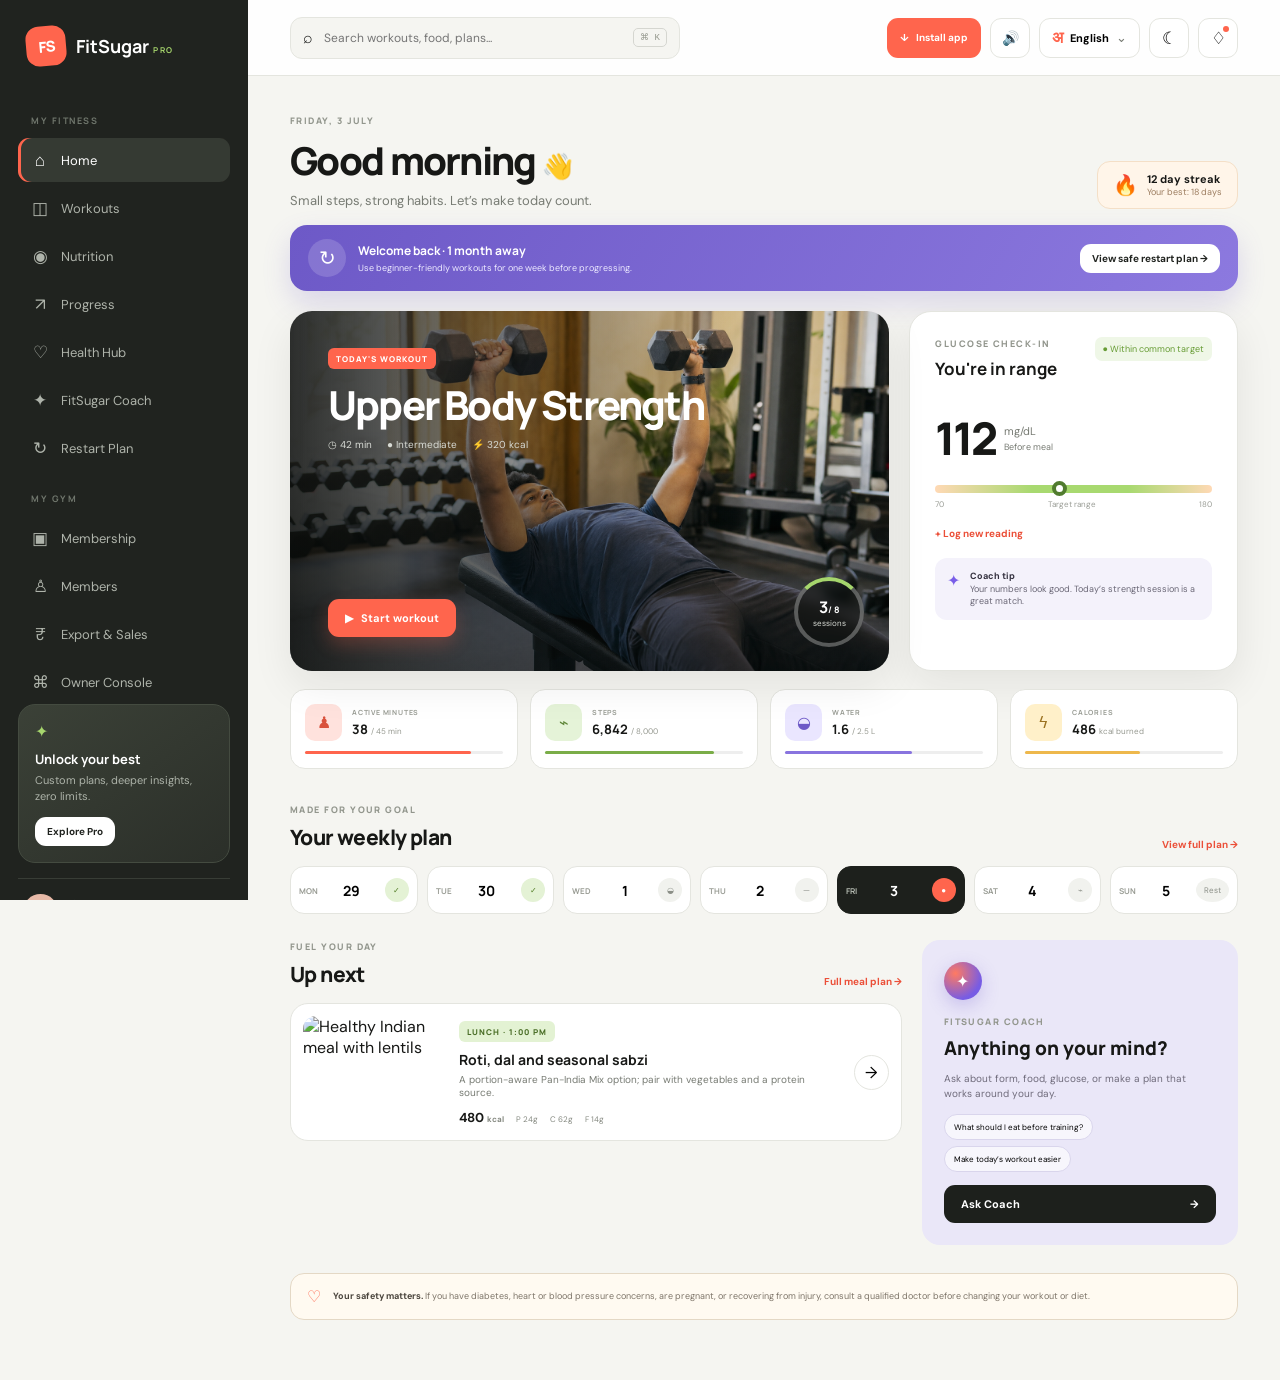
==== commit ce289db1: "Restore FitSugar and split Nest Cosmos URL" ====
--- a/index.html
+++ b/index.html
@@ -3,155 +3,369 @@
 <head>
   <meta charset="UTF-8" />
   <meta name="viewport" content="width=device-width, initial-scale=1.0" />
-  <meta name="description" content="Nest Cosmos Connect is a complete apartment management platform for residents, association teams, security, staff and finance operations." />
-  <meta name="theme-color" content="#0f5fb8" />
+  <meta name="description" content="FitSugar Pro — culturally aware fitness and gym management for India." />
+  <meta name="theme-color" content="#20231f" />
   <meta name="mobile-web-app-capable" content="yes" />
   <meta name="apple-mobile-web-app-capable" content="yes" />
-  <meta name="apple-mobile-web-app-title" content="Nest Cosmos" />
-  <title>Nest Cosmos Connect</title>
+  <meta name="apple-mobile-web-app-status-bar-style" content="black-translucent" />
+  <meta name="apple-mobile-web-app-title" content="FitSugar Pro" />
+  <title>FitSugar Pro — Fitness that fits real life</title>
+  <link rel="preconnect" href="https://fonts.googleapis.com">
+  <link rel="preconnect" href="https://fonts.gstatic.com" crossorigin>
+  <link href="https://fonts.googleapis.com/css2?family=DM+Sans:wght@400;500;600;700&family=Manrope:wght@500;600;700;800&display=swap" rel="stylesheet">
+  <link rel="stylesheet" href="styles.css?v=22" />
+  <link rel="stylesheet" href="audio.css?v=22" />
+  <link rel="stylesheet" href="install.css?v=22" />
   <link rel="manifest" href="manifest.json" />
   <link rel="icon" href="icon.svg" type="image/svg+xml" />
   <link rel="apple-touch-icon" sizes="180x180" href="apple-touch-icon.png" />
-  <link rel="stylesheet" href="styles.css" />
 </head>
 <body>
   <div class="app-shell">
     <aside class="sidebar" id="sidebar">
-      <a class="brand" href="#overview" data-view="overview" aria-label="Nest Cosmos Connect home">
-        <span class="brand-mark">NC</span>
-        <span><b>Nest Cosmos</b><small>Connect</small></span>
+      <a class="brand" href="#" data-view="home" aria-label="FitSugar Pro home">
+        <span class="brand-mark">FS</span>
+        <span><b>FitSugar</b><small>PRO</small></span>
       </a>
-      <nav class="main-nav" aria-label="Primary navigation">
-        <p>Operations</p>
-        <button class="nav-item active" data-view="overview"><span>01</span>Overview</button>
-        <button class="nav-item" data-view="resident"><span>02</span>Resident Hub</button>
-        <button class="nav-item" data-view="payments"><span>03</span>Payments</button>
-        <button class="nav-item" data-view="complaints"><span>04</span>Complaints</button>
-        <button class="nav-item" data-view="visitors"><span>05</span>Visitors</button>
-        <button class="nav-item" data-view="facilities"><span>06</span>Facilities</button>
-        <button class="nav-item" data-view="community"><span>07</span>Community</button>
-        <p>Administration</p>
-        <button class="nav-item" data-view="staff"><span>08</span>Staff</button>
-        <button class="nav-item" data-view="finance"><span>09</span>Finance</button>
-        <button class="nav-item" data-view="reports"><span>10</span>Reports</button>
-        <button class="nav-item" data-view="settings"><span>11</span>Setup</button>
+
+      <nav class="main-nav" aria-label="Main navigation">
+        <p class="nav-label">MY FITNESS</p>
+        <button class="nav-item active" data-view="home"><span>⌂</span>Home</button>
+        <button class="nav-item" data-view="workouts"><span>◫</span>Workouts</button>
+        <button class="nav-item" data-view="nutrition"><span>◉</span>Nutrition</button>
+        <button class="nav-item" data-view="progress"><span>↗</span>Progress</button>
+        <button class="nav-item" data-view="health"><span>♡</span>Health Hub</button>
+        <button class="nav-item" data-view="coach"><span>✦</span>FitSugar Coach</button>
+        <button class="nav-item" data-view="restart"><span>↻</span>Restart Plan</button>
+        <p class="nav-label">MY GYM</p>
+        <button class="nav-item" data-view="membership"><span>▣</span>Membership</button>
+        <button class="nav-item" data-view="members"><span>♙</span>Members</button>
+        <button class="nav-item" data-view="exports"><span>₹</span>Export &amp; Sales</button>
+        <button class="nav-item" data-view="owner"><span>⌘</span>Owner Console</button>
       </nav>
-      <div class="side-card">
-        <b>Emergency Mode</b>
-        <span>Push, SMS and email alert workflow</span>
-        <button class="light-btn" id="emergencyBtn">Send drill alert</button>
+
+      <div class="upgrade-card">
+        <span class="spark">✦</span>
+        <b>Unlock your best</b>
+        <p>Custom plans, deeper insights, zero limits.</p>
+        <button class="btn btn-light btn-small" data-modal="upgrade">Explore Pro</button>
+      </div>
+
+      <div class="profile-mini">
+        <div class="avatar" id="profileAvatar">FS</div>
+        <div><b id="profileName">FitSugar Member</b><small id="profileMeta">Member · Your city</small></div>
+        <button id="profileEditBtn" data-modal="profile" aria-label="Edit your profile">•••</button>
       </div>
     </aside>
 
     <main class="main">
       <header class="topbar">
-        <button class="icon-btn menu-btn" id="menuBtn" aria-label="Open menu">Menu</button>
-        <div class="search-box"><span>Search</span><input id="globalSearch" placeholder="Flat, resident, payment, visitor, document..." /></div>
+        <button class="icon-btn menu-btn" id="menuBtn" aria-label="Open menu">☰</button>
+        <div class="search-box">
+          <span>⌕</span>
+          <input id="globalSearch" placeholder="Search workouts, food, plans..." aria-label="Search" />
+          <kbd>⌘ K</kbd>
+        </div>
         <div class="top-actions">
-          <select id="roleSelect" aria-label="Switch role"></select>
-          <button class="icon-btn" id="languageToggle" aria-label="Toggle language">TA</button>
-          <button class="icon-btn" id="themeToggle" aria-label="Toggle theme">Dark</button>
-          <button class="install-btn" id="installBtn">Install PWA</button>
+          <button class="install-app-btn" id="installAppBtn" aria-label="Install FitSugar Pro"><span>↓</span><span>Install app</span></button>
+          <button class="icon-btn audio-trigger" id="audioBtn" aria-label="Open Voice Guide" aria-expanded="false">🔊</button>
+          <button class="language-btn" id="languageBtn"><span>अ</span><b id="languageLabel">English</b><small>⌄</small></button>
+          <button class="icon-btn" id="themeBtn" aria-label="Toggle theme">☾</button>
+          <button class="icon-btn notification-btn" id="notificationBtn" aria-label="Notifications">♢<i></i></button>
         </div>
       </header>
 
-      <section class="role-banner" id="roleBanner"></section>
-
-      <section class="view active" id="overviewView">
-        <div class="hero">
-          <div class="hero-copy">
-            <span class="eyebrow">Pondicherry Pattai Salai, Sholinganallur, Chennai</span>
-            <h1>Nest Cosmos Connect</h1>
-            <p>One platform for maintenance collections, complaints, visitors, security, facilities, staff, accounts, notices, documents, polls and emergency communication.</p>
-            <div class="hero-actions">
-              <button class="btn primary" data-view="resident">Open resident app</button>
-              <button class="btn ghost" data-view="reports">View admin portal</button>
+      <div class="view active" id="homeView">
+        <section class="welcome-row">
+          <div>
+            <span class="eyebrow">FRIDAY, 3 JULY</span>
+            <h1 id="personalGreeting">Good morning <span>👋</span></h1>
+            <p>Small steps, strong habits. Let’s make today count.</p>
+          </div>
+          <div class="streak-pill"><span>🔥</span><div><b>12 day streak</b><small>Your best: 18 days</small></div></div>
+        </section>
+        <section class="restart-home-banner" id="restartHomeBanner" hidden></section>
+
+        <section class="hero-grid">
+          <article class="workout-hero">
+            <img src="assets/workouts/dumbbell-chest-press.png" alt="Beginner performing a dumbbell chest press with controlled form" />
+            <div class="hero-overlay"></div>
+            <div class="hero-content">
+              <span class="tag coral">TODAY'S WORKOUT</span>
+              <h2>Upper Body<br>Strength</h2>
+              <div class="hero-meta"><span>◷ 42 min</span><span>● Intermediate</span><span>⚡ 320 kcal</span></div>
+              <button class="btn btn-primary" data-action="start-workout"><span>▶</span> Start workout</button>
             </div>
-          </div>
-          <img src="assets/nest-cosmos-hero.png" alt="Modern apartment community operations dashboard" />
-        </div>
-        <div class="kpi-grid" id="overviewKpis"></div>
-        <section class="split-grid">
-          <article class="panel stack-panel">
-            <div class="panel-head"><div><span class="eyebrow">Live Operations</span><h2>Today at Nest Cosmos</h2></div><button class="text-btn" data-view="reports">Export</button></div>
-            <div class="timeline" id="activityFeed"></div>
+            <div class="progress-dial"><b>3<small>/ 8</small></b><span>sessions</span></div>
           </article>
-          <article class="panel command-panel">
-            <div class="panel-head"><div><span class="eyebrow">Role Based Access</span><h2>Workspace permissions</h2></div></div>
-            <div class="role-grid" id="roleCards"></div>
+
+          <article class="glucose-card">
+            <div class="card-head"><div><span class="eyebrow">GLUCOSE CHECK-IN</span><h3>You're in range</h3></div><span class="status-dot">● Stable</span></div>
+            <div class="glucose-reading"><b id="homeGlucoseValue">112</b><span>mg/dL<small id="homeGlucoseContext">Before breakfast</small></span></div>
+            <div class="range-track"><i style="left:42%"></i></div>
+            <div class="range-labels"><span>70</span><span>Target range</span><span>180</span></div>
+            <button class="text-btn" data-view="health">+ Log new reading</button>
+            <div class="tip"><span>✦</span><p><b>Coach tip</b>Your numbers look good. Today’s strength session is a great match.</p></div>
           </article>
         </section>
-      </section>
-
-      <section class="view" id="residentView">
-        <div class="page-head"><div><span class="eyebrow">Resident / Owner / Tenant</span><h1>Resident Hub</h1><p>Payments, complaints, visitors, family, vehicles, documents and admin chat from one mobile-friendly home.</p></div><button class="btn primary" data-modal="profile">Update profile</button></div>
-        <div class="resident-layout">
-          <article class="panel dues-card"><span class="eyebrow">Current Due</span><h2>Rs. 4,250</h2><p>July maintenance due on 15 July 2026. Late fee Rs. 250 after due date.</p><div class="pay-methods"><button data-pay="UPI">UPI</button><button data-pay="Card">Card</button><button data-pay="Net Banking">Net Banking</button></div></article>
-          <article class="panel"><div class="panel-head"><div><span class="eyebrow">Family & Assets</span><h2>Flat B-704</h2></div></div><div class="chip-list"><span>Owner: Arjun Mehta</span><span>4 family members</span><span>2 vehicles</span><span>2 emergency contacts</span></div></article>
-          <article class="panel chat-card"><div class="panel-head"><div><span class="eyebrow">Admin Chat</span><h2>Quick help</h2></div></div><div class="messages" id="chatMessages"></div><form id="chatForm" class="inline-form"><input placeholder="Ask admin..." required /><button>Send</button></form></article>
-        </div>
-        <div class="module-grid" id="residentModules"></div>
-      </section>
-
-      <section class="view" id="paymentsView">
-        <div class="page-head"><div><span class="eyebrow">Maintenance Payments</span><h1>Billing and Collections</h1><p>Monthly bill generation, online payments, cash recording, receipts, defaulters and flat-wise statements.</p></div><button class="btn primary" id="generateBillsBtn">Generate July bills</button></div>
-        <div class="kpi-grid" id="paymentKpis"></div>
-        <section class="panel"><div class="panel-head"><div><span class="eyebrow">Flat-wise Ledger</span><h2>Maintenance status</h2></div><button class="text-btn" data-export="payments">CSV export</button></div><div class="table-wrap"><table><thead><tr><th>Flat</th><th>Resident</th><th>Amount</th><th>Status</th><th>Method</th><th>Receipt</th></tr></thead><tbody id="paymentRows"></tbody></table></div></section>
-      </section>
-
-      <section class="view" id="complaintsView">
-        <div class="page-head"><div><span class="eyebrow">Complaint Management</span><h1>Ticket Flow</h1><p>Resident to admin to staff assignment, ETA tracking, photos/videos and resident rating.</p></div><button class="btn primary" data-modal="complaint">Raise complaint</button></div>
-        <div class="workflow"><span>Resident</span><i></i><span>Admin</span><i></i><span>Assign Staff</span><i></i><span>In Progress</span><i></i><span>Completed</span><i></i><span>Rating</span></div>
-        <div class="complaint-board" id="complaintBoard"></div>
-      </section>
-
-      <section class="view" id="visitorsView">
-        <div class="page-head"><div><span class="eyebrow">Security App</span><h1>Visitor and Vehicle Gate</h1><p>Entry, photo, vehicle number, flat approval, delivery, maid, driver and exit logs.</p></div><button class="btn primary" data-modal="visitor">Add expected visitor</button></div>
-        <div class="security-console">
-          <article class="panel scan-panel"><span class="eyebrow">Gate Search</span><h2>Find visitor, vehicle or flat</h2><form id="gateSearchForm" class="inline-form"><input placeholder="TN 07, B-704, mobile..." required /><button>Search</button></form><div id="gateResult" class="search-result">Security can search vehicles and visitor approvals instantly.</div></article>
-          <article class="panel"><div class="panel-head"><div><span class="eyebrow">Pending Approvals</span><h2>Resident decisions</h2></div></div><div id="visitorList" class="visitor-list"></div></article>
-        </div>
-      </section>
-
-      <section class="view" id="facilitiesView">
-        <div class="page-head"><div><span class="eyebrow">Facility Booking</span><h1>Calendar and Approvals</h1><p>Community hall, terrace, club house, gym, play area, party hall and guest parking bookings.</p></div><button class="btn primary" data-modal="booking">Book facility</button></div>
-        <div class="facility-grid" id="facilityGrid"></div>
-      </section>
-
-      <section class="view" id="communityView">
-        <div class="page-head"><div><span class="eyebrow">Notices, Polls, Documents</span><h1>Community Desk</h1><p>Moderated announcements, buy/sell, lost and found, events, searchable documents and polls.</p></div><button class="btn primary" data-modal="notice">Publish notice</button></div>
-        <div class="community-grid">
-          <article class="panel"><div class="panel-head"><div><span class="eyebrow">Notice Board</span><h2>Published alerts</h2></div></div><div id="noticeList"></div></article>
-          <article class="panel"><div class="panel-head"><div><span class="eyebrow">Poll</span><h2>Festival budget approval</h2></div></div><div class="poll"><button data-vote="yes">Approve</button><button data-vote="no">Reject</button><div class="poll-bar"><i id="pollFill"></i></div><small id="pollText"></small></div></article>
-          <article class="panel"><div class="panel-head"><div><span class="eyebrow">Documents</span><h2>Association library</h2></div><button class="text-btn" data-export="documents">Index</button></div><div id="documentList"></div></article>
-        </div>
-      </section>
-
-      <section class="view" id="staffView">
-        <div class="page-head"><div><span class="eyebrow">Staff Management</span><h1>Attendance and Work Orders</h1><p>Security, housekeeping, electrician, plumber, lift technician and garden staff operations.</p></div><button class="btn primary" data-modal="staff">Assign task</button></div>
-        <div class="staff-grid" id="staffGrid"></div>
-      </section>
-
-      <section class="view" id="financeView">
-        <div class="page-head"><div><span class="eyebrow">Expense and Accounts</span><h1>Finance Control</h1><p>EB bill, water tanker, generator diesel, lift maintenance, salary, repairs and cash flow.</p></div><button class="btn primary" data-modal="expense">Record expense</button></div>
-        <div class="finance-layout"><article class="panel"><div class="panel-head"><div><span class="eyebrow">Expense Split</span><h2>July 2026</h2></div></div><div class="bar-list" id="expenseBars"></div></article><article class="panel"><div class="panel-head"><div><span class="eyebrow">P&L Snapshot</span><h2>Association accounts</h2></div></div><div class="statement" id="statement"></div></article></div>
-      </section>
-
-      <section class="view" id="reportsView">
-        <div class="page-head"><div><span class="eyebrow">Reports and PDF Generator</span><h1>Admin Reports</h1><p>Maintenance, pending dues, complaint analytics, visitors, expenses, audit, monthly and yearly reports.</p></div><button class="btn primary" id="downloadReportBtn">Download summary</button></div>
-        <div class="report-grid" id="reportGrid"></div>
-        <section class="panel architecture"><div class="panel-head"><div><span class="eyebrow">Production Architecture</span><h2>Scalable implementation blueprint</h2></div></div><div id="architectureList"></div></section>
-      </section>
-
-      <section class="view" id="settingsView">
-        <div class="page-head"><div><span class="eyebrow">Apartment Setup</span><h1>Configuration</h1><p>Apartment, blocks, floors, flat numbering, dues, bank, UPI, GST and notification channels.</p></div><button class="btn primary" id="saveSettingsBtn">Save setup</button></div>
-        <form class="settings-grid" id="settingsForm"></form>
-      </section>
+
+        <section class="quick-stats">
+          <article><span class="stat-icon coral-bg">♟</span><div><small>ACTIVE MINUTES</small><b>38 <em>/ 45 min</em></b></div><i><u style="width:84%"></u></i></article>
+          <article id="homeStepsCard"><span class="stat-icon green-bg">⌁</span><div><small>STEPS</small><b><span id="homeStepsValue">6,842</span> <em>/ 8,000</em></b></div><i><u id="homeStepsBar" style="width:72%"></u></i></article>
+          <article id="homeWaterCard"><span class="stat-icon violet-bg">◒</span><div><small>WATER</small><b><span id="homeWaterValue">1.6</span> <em>/ 2.5 L</em></b></div><i><u id="homeWaterBar" style="width:64%"></u></i></article>
+          <article><span class="stat-icon amber-bg">ϟ</span><div><small>CALORIES</small><b>486 <em>kcal burned</em></b></div><i><u style="width:58%"></u></i></article>
+        </section>
+
+        <section class="section-block">
+          <div class="section-title"><div><span class="eyebrow">MADE FOR YOUR GOAL</span><h2>Your weekly plan</h2></div><button class="text-btn" data-view="workouts">View full plan →</button></div>
+          <div class="week-row" id="weekRow">
+            <button class="day done"><small>MON</small><b>29</b><span>✓</span></button>
+            <button class="day done"><small>TUE</small><b>30</b><span>✓</span></button>
+            <button class="day"><small>WED</small><b>1</b><span>◒</span></button>
+            <button class="day"><small>THU</small><b>2</b><span>—</span></button>
+            <button class="day active"><small>FRI</small><b>3</b><span>●</span></button>
+            <button class="day"><small>SAT</small><b>4</b><span>⌁</span></button>
+            <button class="day rest"><small>SUN</small><b>5</b><span>Rest</span></button>
+          </div>
+        </section>
+
+        <section class="two-col">
+          <div class="section-block meal-block">
+            <div class="section-title"><div><span class="eyebrow">FUEL YOUR DAY</span><h2>Up next</h2></div><button class="text-btn" data-view="nutrition">Full meal plan →</button></div>
+            <article class="meal-card">
+              <img src="https://images.unsplash.com/photo-1601050690597-df0568f70950?auto=format&fit=crop&w=600&q=85" alt="Healthy Indian meal with lentils" />
+              <div class="meal-content"><span class="tag green">LUNCH · 1:00 PM</span><h3>Millet rice, dal & vegetable poriyal</h3><p>Balanced South Indian plate, rich in fibre and steady energy.</p><div><b>480 <small>kcal</small></b><span>P 24g</span><span>C 62g</span><span>F 14g</span></div></div>
+              <button class="round-btn" data-modal="meal">→</button>
+            </article>
+          </div>
+          <div class="section-block coach-teaser">
+            <div class="coach-orb">✦</div>
+            <span class="eyebrow">FITSUGAR COACH</span>
+            <h2>Anything on your mind?</h2>
+            <p>Ask about form, food, glucose, or make a plan that works around your day.</p>
+            <div class="prompt-chips"><button>What should I eat before training?</button><button>Make today’s workout easier</button></div>
+            <button class="btn btn-dark" data-view="coach">Ask Coach <span>→</span></button>
+          </div>
+        </section>
+
+        <div class="medical-note"><span>♡</span><p><b>Your safety matters.</b> If you have diabetes, heart or blood pressure concerns, are pregnant, or recovering from injury, consult a qualified doctor before changing your workout or diet.</p></div>
+      </div>
+
+      <div class="view" id="workoutsView">
+        <section class="page-heading"><div><span class="eyebrow">MOVE WITH CONFIDENCE</span><h1>Workout library</h1><p>Trainer-built sessions with clear form cues and safety notes.</p></div><div class="workout-controls"><label class="age-control"><small id="ageGroupLabel">AGE GROUP</small><select id="ageGroupSelect" aria-label="Select age group"><option value="teen">13–17 years</option><option value="adult" selected>18–39 years</option><option value="midlife">40–59 years</option><option value="senior">60+ years</option></select></label><button class="btn btn-primary" data-view="health">+ Build a plan</button></div></section>
+        <section class="age-plan" id="agePlan" aria-live="polite"></section>
+        <section class="active-restart-strip" id="activeRestartStrip" hidden aria-live="polite"></section>
+        <div class="filter-row" id="workoutFilters">
+          <button class="active" data-filter="all">All</button><button data-filter="chest">Chest</button><button data-filter="back">Back</button><button data-filter="legs">Legs</button><button data-filter="arms">Arms</button><button data-filter="shoulders">Shoulders</button><button data-filter="full">Full body</button>
+        </div>
+        <div class="workout-grid" id="workoutGrid"></div>
+      </div>
+
+      <div class="view" id="nutritionView">
+        <section class="page-heading"><div><span class="eyebrow">ROOTED IN YOUR REGION</span><h1>Food that feels like home</h1><p>Practical nutrition for your goals, preferences, and glucose profile.</p></div><label class="region-control"><small>YOUR STATE / UT</small><select id="regionSelect" aria-label="Select Indian state or union territory"></select></label></section>
+        <section class="nutrition-hero">
+          <div><span class="tag green">TODAY · DIABETES-FRIENDLY</span><h2>Your plate, intelligently balanced.</h2><p>Higher fibre, 82g protein, familiar ingredients—and no joyless “diet food”.</p><div><button class="btn btn-primary" data-modal="mealplan">View today's plan</button><button class="btn btn-ghost" id="swapMealBtn">Swap a meal</button></div></div>
+          <img src="https://images.unsplash.com/photo-1547592180-85f173990554?auto=format&fit=crop&w=900&q=85" alt="Colourful balanced healthy meal" />
+        </section>
+        <div class="section-title"><div><span class="eyebrow">TODAY'S MENU</span><h2>Five steady-energy meals</h2></div></div>
+        <div class="meal-timeline" id="mealTimeline"></div>
+        <div class="section-title top-gap"><div><span class="eyebrow">SMART SIPS</span><h2>Protein without the sugar rush</h2></div></div>
+        <div class="protein-grid" id="proteinGrid"></div>
+      </div>
+
+      <div class="view" id="progressView">
+        <section class="page-heading"><div><span class="eyebrow">CONSISTENCY, VISUALISED</span><h1>Your progress</h1><p>The numbers that matter—without letting them run the show.</p></div><button class="btn btn-primary" data-view="health">+ Weekly check-in</button></section>
+        <div class="progress-cards">
+          <article><small>WEIGHT</small><b><span id="progressWeightValue">74.2</span> <em>kg</em></b><span class="positive" id="progressWeightNote">Track your current weight</span></article>
+          <article><small>AVG. GLUCOSE</small><b><span id="progressGlucoseValue">118</span> <em>mg/dL</em></b><span class="positive" id="progressGlucoseNote">Recent average</span></article>
+          <article><small>WORKOUTS</small><b>21 <em>sessions</em></b><span>84% completion</span></article>
+          <article><small>BMI</small><b id="progressBmiValue">24.8</b><span class="positive" id="progressBmiNote">Healthy range</span></article>
+        </div>
+        <article class="chart-card">
+          <div class="card-head"><div><span class="eyebrow">8-WEEK TREND</span><h2>Weight is moving steadily</h2></div><span class="tag green">−3.6%</span></div>
+          <div class="chart-area"><div class="chart-grid"></div><svg viewBox="0 0 900 250" preserveAspectRatio="none"><defs><linearGradient id="area" x1="0" y1="0" x2="0" y2="1"><stop offset="0" stop-color="#ff654d" stop-opacity=".28"/><stop offset="1" stop-color="#ff654d" stop-opacity="0"/></linearGradient></defs><path class="area" d="M0 55 C100 52 110 75 220 72 S340 108 450 104 S560 142 670 135 S780 190 900 182 L900 250 L0 250Z"/><path class="line" d="M0 55 C100 52 110 75 220 72 S340 108 450 104 S560 142 670 135 S780 190 900 182"/></svg><div class="chart-labels"><span>May 15</span><span>May 29</span><span>Jun 12</span><span>Jun 26</span><span>Today</span></div></div>
+        </article>
+        <section class="workout-history-card"><div class="section-title"><div><span class="eyebrow">WORKOUT HISTORY</span><h2>Recent guided sessions</h2></div></div><div id="workoutHistoryList"></div></section>
+      </div>
+
+      <div class="view" id="healthView">
+        <section class="page-heading"><div><span class="eyebrow">YOUR HEALTH TOOLKIT</span><h1 id="healthHubTitle">Health Hub</h1><p>Registration, body metrics, diabetes, activity, reminders, photos, and personalised plans in one place.</p></div><span class="device-private">🔒 Saved on this device</span></section>
+        <div class="core-feature-grid">
+          <section class="core-card account-card" id="accountCard"></section>
+          <section class="core-card metrics-card">
+            <div class="core-card-head"><span>◎</span><div><b>Body profile & BMI</b><small>Height, weight, age and goal</small></div></div>
+            <form class="core-form body-profile-form" id="bodyProfileForm">
+              <label>Height (cm)<input type="number" name="height" min="100" max="250" required></label>
+              <label>Weight (kg)<input type="number" name="weight" min="25" max="300" step="0.1" required></label>
+              <label>Age<input type="number" name="age" min="13" max="100" required></label>
+              <label>Goal<select name="goal"><option value="loss">Weight loss</option><option value="gain">Weight gain</option><option value="maintain">Maintain weight</option><option value="glucose">Improve glucose control</option></select></label>
+              <button class="btn btn-primary" type="submit">Calculate & save</button>
+            </form>
+            <div class="bmi-result" id="bmiResult"></div>
+          </section>
+          <section class="core-card diabetes-card">
+            <div class="core-card-head"><span>◇</span><div><b>Diabetes tracking</b><small>Record and review glucose readings</small></div></div>
+            <form class="core-form glucose-log-form" id="glucoseLogForm">
+              <label>Reading (mg/dL)<input type="number" name="reading" min="30" max="600" required></label>
+              <label>Timing<select name="context"><option>Fasting</option><option>Before meal</option><option>2 hours after meal</option><option>Bedtime</option></select></label>
+              <button class="btn btn-primary" type="submit">Save reading</button>
+            </form>
+            <div class="glucose-summary" id="glucoseSummary"></div>
+            <div class="mini-log" id="glucoseHistory"></div>
+          </section>
+          <section class="core-card smart-plan-card">
+            <div class="core-card-head"><span>✦</span><div><b>Smart recommendations</b><small>Goal, BMI, age, glucose and restart-aware</small></div></div>
+            <div id="smartRecommendation"></div>
+          </section>
+          <section class="core-card activity-card-core">
+            <div class="core-card-head"><span>⌁</span><div><b>Daily activity</b><small>Water reminder and step counter</small></div></div>
+            <div class="daily-trackers">
+              <div class="tracker-block"><div><b>Water</b><strong id="waterTrackerValue">0 / 2500 ml</strong></div><div class="tracker-actions"><button type="button" data-water="-250">−</button><button type="button" data-water="250">+ 250 ml</button></div><label>Reminder<select id="waterReminderInterval"><option value="0">Off</option><option value="30">Every 30 min</option><option value="60">Every 60 min</option><option value="90">Every 90 min</option></select></label></div>
+              <div class="tracker-block"><div><b>Steps</b><strong id="stepTrackerValue">0 / 8000</strong></div><form id="manualStepsForm"><input type="number" name="steps" min="1" max="100000" placeholder="Add steps" required><button type="submit">Add</button></form><button class="motion-btn" id="connectMotionBtn" type="button">Connect phone motion</button><small id="motionStatus">Manual tracking ready</small></div>
+            </div>
+          </section>
+          <section class="core-card photos-card">
+            <div class="core-card-head"><span>▧</span><div><b>Progress photos</b><small>Private, device-only photo timeline</small></div></div>
+            <label class="photo-upload">+ Add progress photo<input id="progressPhotoInput" type="file" accept="image/*" capture="environment"></label>
+            <div class="progress-photo-grid" id="progressPhotoGrid"></div>
+          </section>
+          <section class="core-card video-card-core">
+            <div class="core-card-head"><span>▶</span><div><b>Workout video library</b><small>Open exercise demonstrations</small></div></div>
+            <div class="core-video-grid" id="coreVideoGrid"></div>
+          </section>
+        </div>
+      </div>
+
+      <div class="view" id="coachView">
+        <section class="coach-page">
+          <div class="coach-intro"><div class="coach-orb large">✦</div><span class="eyebrow">YOUR ALWAYS-ON FITNESS PARTNER</span><h1>FitSugar Coach</h1><p>Practical answers tuned to your goals, food, region, and health profile.</p></div>
+          <div class="chat-card">
+            <div class="chat-head"><div class="coach-orb small">✦</div><div><b>FitSugar Coach</b><small><i></i> Online · Knows your plan</small></div><button>•••</button></div>
+            <div class="messages" id="messages">
+              <div class="message coach"><span>✦</span><p id="coachWelcome">Good morning! Your glucose is steady and upper-body strength is queued. How can I help you today?</p><button class="speak-nearby" aria-label="Listen to Coach reply">🔊</button></div>
+            </div>
+            <div class="suggestions"><button>Pre-workout snack?</button><button>Explain today's workout</button><button>Plan my week</button></div>
+            <form class="chat-input" id="chatForm"><input id="chatInput" placeholder="Ask about workouts, food, or health..." autocomplete="off"><button aria-label="Send">↑</button></form>
+            <small class="ai-note">AI guidance is educational and does not replace medical advice.</small>
+          </div>
+        </section>
+        <section class="beginner-guide">
+          <div class="section-title"><div><span class="eyebrow" id="beginnerEyebrow">NEW TO THE GYM</span><h2 id="beginnerTitle">Your beginner exercise guide</h2><p id="beginnerIntro">Start light, learn the movement, and ask a trainer to check your form.</p></div></div>
+          <div class="beginner-guide-grid" id="beginnerGuideGrid"></div>
+        </section>
+      </div>
+
+      <div class="view" id="restartView">
+        <section class="page-heading"><div><span class="eyebrow">SAFE RETURN TO FITNESS</span><h1>Restart Fitness Plan</h1><p>FitSugar checks your break and rebuilds your plan at a safer starting level.</p></div></section>
+        <section class="restart-layout">
+          <form class="restart-form-card" id="restartForm">
+            <span class="eyebrow">WELCOME BACK CHECK-IN</span><h2>Tell us what changed</h2>
+            <div class="restart-form-grid">
+              <label>Last workout date<input type="date" id="lastWorkoutDate" name="lastWorkoutDate" required></label>
+              <label>Current weight (kg)<input type="number" id="restartWeight" name="weight" min="25" max="300" step="0.1" required></label>
+              <label class="wide">Current goal<select id="restartGoal" name="goal"><option>Build strength</option><option>Weight loss</option><option>Improve glucose control</option><option>General fitness</option><option>Mobility and balance</option></select></label>
+              <label class="wide">Health changes<textarea id="healthChanges" name="healthChanges" rows="3" placeholder="New medicines, surgery, pregnancy, pain, or other changes"></textarea></label>
+              <label>Injury update<select id="injuryStatus" name="injuryStatus"><option value="none">No current injury</option><option value="recovering">Recovering from injury</option><option value="current">Current pain or injury</option></select></label>
+              <label>Diabetes / BP status<select id="medicalStatus" name="medicalStatus"><option value="none">None reported</option><option value="diabetes">Diabetes</option><option value="bp">Blood pressure</option><option value="heart">Heart condition</option><option value="multiple">More than one condition</option></select></label>
+            </div>
+            <label class="restart-check"><input type="checkbox" id="trainerAlertConsent" checked> Create an in-app trainer alert after a long break</label>
+            <button class="btn btn-primary" type="submit">Create my safe restart plan</button>
+          </form>
+          <article class="restart-result-card" id="restartPlanOutput" aria-live="polite"></article>
+        </section>
+      </div>
+
+      <div class="view" id="membershipView">
+        <section class="page-heading"><div><span class="eyebrow">MY GYM</span><h1>Membership</h1><p>Your plan, visits, payments, and trainer in one place.</p></div></section>
+        <section class="membership-layout">
+          <article class="member-pass"><span>FITSUGAR PRO · MEMBER</span><div><h2 id="membershipName">FitSugar Member</h2><p id="membershipGym">Your gym</p></div><div class="pass-bottom"><b>PRO ANNUAL</b><span>Valid until 28 Feb 2027</span></div><i>FS</i></article>
+          <article class="membership-info"><span class="eyebrow">CURRENT PLAN</span><h2>Pro Annual Membership</h2><div class="info-row"><span>Next payment</span><b>₹12,999 · 28 Feb 2027</b></div><div class="info-row"><span>Trainer</span><b>Priya Raman</b></div><div class="info-row"><span>Visits this month</span><b>14 of 20 goal</b></div><button class="btn btn-dark" id="membershipInvoiceBtn">Download invoice</button></article>
+        </section>
+      </div>
+
+      <div class="view" id="membersView">
+        <section class="page-heading"><div><span class="eyebrow">MEMBER CRM</span><h1>Members</h1><p>Add members, track inactivity, create restart plans, and issue invoices.</p></div><button class="btn btn-primary" data-business-action="add-member">+ Add member</button></section>
+        <div class="business-kpis" id="memberKpis"></div>
+        <section class="member-table-card">
+          <div class="section-title"><div><span class="eyebrow">MEMBER DIRECTORY</span><h2>Manage members</h2></div><input class="table-search" id="memberSearch" placeholder="Search members..." aria-label="Search members"></div>
+          <div class="table-wrap"><table><thead><tr><th>Member</th><th>Plan</th><th>Trainer</th><th>Last workout</th><th>Status</th><th>Actions</th></tr></thead><tbody id="manageMemberRows"></tbody></table></div>
+        </section>
+      </div>
+
+      <div class="view" id="exportsView">
+        <section class="page-heading"><div><span class="eyebrow">REVENUE CONTROL</span><h1>Export &amp; Sales</h1><p>Record payments, manage sales reports, export CSV files, and download invoices.</p></div><div><button class="btn btn-ghost" data-export="members">Export members</button><button class="btn btn-primary" data-export="sales">Export sales CSV</button></div></section>
+        <div class="business-kpis" id="salesKpis"></div>
+        <section class="sales-layout">
+          <form class="sales-entry-card" id="salesEntryForm">
+            <span class="eyebrow">RECORD A PAYMENT</span><h2>Add sale</h2>
+            <label>Member<select id="saleMember" name="memberId" required></select></label>
+            <label>Payment date<input type="date" id="saleDate" name="date" required></label>
+            <label>Amount (₹)<input type="number" name="amount" min="1" step="1" required placeholder="12999"></label>
+            <label>Payment method<select name="method"><option>UPI</option><option>Card</option><option>Cash</option><option>Bank transfer</option></select></label>
+            <label>Status<select name="status"><option>Paid</option><option>Pending</option><option>Refunded</option></select></label>
+            <button class="btn btn-primary" type="submit">Save payment</button>
+          </form>
+          <article class="member-table-card sales-report-card">
+            <div class="section-title"><div><span class="eyebrow">SALES REPORT</span><h2>Payment activity</h2></div><select id="salesMonthFilter" aria-label="Filter sales month"></select></div>
+            <div class="table-wrap"><table><thead><tr><th>Invoice</th><th>Date</th><th>Member</th><th>Method</th><th>Status</th><th>Amount</th><th></th></tr></thead><tbody id="salesRows"></tbody></table></div>
+          </article>
+        </section>
+      </div>
+
+      <div class="view" id="ownerView">
+        <section class="page-heading owner-heading"><div><span class="eyebrow">PULSE FITNESS · ADYAR</span><h1>Business overview</h1><p>Friday, 3 July · Here’s how your gym is moving.</p></div><div><button class="btn btn-ghost" data-export="sales">Export report</button><button class="btn btn-primary" data-view="members">+ Add member</button></div></section>
+        <div class="owner-stats">
+          <article><span>ACTIVE MEMBERS</span><b>428</b><small class="positive">↑ 12 this month</small></article>
+          <article><span>TODAY'S ATTENDANCE</span><b>96</b><small>22% of members</small></article>
+          <article><span>MONTHLY REVENUE</span><b>₹4.82L</b><small class="positive">↑ 8.4% vs Jun</small></article>
+          <article><span>PENDING PAYMENTS</span><b>₹38,400</b><small class="warning">26 members</small></article>
+        </div>
+        <section class="owner-grid">
+          <article class="chart-card revenue-card"><div class="card-head"><div><span class="eyebrow">REVENUE</span><h2>₹4,82,600 this month</h2></div><select><option>Last 6 months</option></select></div><div class="bar-chart"><i style="height:44%"><span>FEB</span></i><i style="height:58%"><span>MAR</span></i><i style="height:54%"><span>APR</span></i><i style="height:70%"><span>MAY</span></i><i style="height:66%"><span>JUN</span></i><i class="current" style="height:88%"><span>JUL</span></i></div></article>
+          <article class="activity-card"><div class="card-head"><div><span class="eyebrow">NEEDS ATTENTION</span><h2>Quick actions</h2></div></div><div class="action-list"><button><span class="coral-bg">₹</span><div><b>26 pending renewals</b><small>₹38,400 outstanding</small></div><em>→</em></button><button><span class="amber-bg">◷</span><div><b>8 memberships expire soon</b><small>Within the next 7 days</small></div><em>→</em></button><button><span class="violet-bg">♟</span><div><b>5 new enquiries</b><small>Waiting for follow-up</small></div><em>→</em></button></div></article>
+        </section>
+        <section class="member-table-card"><div class="section-title"><div><span class="eyebrow">MEMBERS</span><h2>Recent activity</h2></div><button class="text-btn">View all members →</button></div><div class="table-wrap"><table><thead><tr><th>Member</th><th>Plan</th><th>Trainer</th><th>Last visit</th><th>Status</th><th></th></tr></thead><tbody id="memberRows"></tbody></table></div></section>
+      </div>
     </main>
   </div>
 
+  <div class="language-menu" id="languageMenu">
+    <button data-lang="English">English <span>✓</span></button><button data-lang="தமிழ்">தமிழ்</button><button data-lang="हिन्दी">हिन्दी</button><button data-lang="తెలుగు">తెలుగు</button><button data-lang="മലയാളം">മലയാളം</button><button data-lang="ಕನ್ನಡ">ಕನ್ನಡ</button><button data-lang="বাংলা">বাংলা</button><button data-lang="मराठी">मराठी</button><button data-lang="ગુજરાતી">ગુજરાતી</button>
+  </div>
+  <aside class="audio-panel" id="audioPanel" aria-label="Voice Guide">
+    <div class="audio-panel-head"><div><span>🔊</span><div><b>Voice Guide</b><small id="audioLocale">English audio</small></div></div><button id="audioClose" aria-label="Close Voice Guide">×</button></div>
+    <div class="audio-status"><i id="audioPulse"></i><span id="audioStatus">Ready to listen</span></div>
+    <button class="audio-primary" id="readPageBtn"><span>▶</span><div><b>Read this screen</b><small>Hear the visible content</small></div></button>
+    <div class="audio-controls">
+      <button id="pauseAudioBtn" aria-label="Pause or resume audio">Ⅱ <small>Pause</small></button>
+      <button id="stopAudioBtn" aria-label="Stop audio">■ <small>Stop</small></button>
+    </div>
+    <label class="audio-speed"><span>Reading speed</span><output id="speedOutput">1×</output><input id="audioSpeed" type="range" min="0.7" max="1.4" value="1" step="0.1"></label>
+    <p class="audio-help">Voice availability depends on your device. FitSugar automatically chooses the closest voice for your selected language.</p>
+  </aside>
   <div class="toast" id="toast"></div>
-  <div class="modal-backdrop" id="modalBackdrop"><section class="modal"><button id="modalClose" class="modal-close">Close</button><div id="modalContent"></div></section></div>
-  <script src="app.js"></script>
+  <div class="install-sheet-backdrop" id="installSheetBackdrop">
+    <section class="install-sheet" aria-labelledby="installSheetTitle">
+      <button class="install-sheet-close" id="installSheetClose" aria-label="Close installation guide">×</button>
+      <img class="install-app-icon" src="icon.svg" alt="">
+      <h2 id="installSheetTitle">Install FitSugar Pro</h2>
+      <p id="installSheetDescription">Add the app to your device for faster, full-screen access.</p>
+      <div class="install-steps" id="installSteps"></div>
+      <button class="install-native-btn" id="nativeInstallBtn">Install now</button>
+      <small class="install-secure-note">Installation requires HTTPS when deployed publicly.</small>
+    </section>
+  </div>
+  <div class="modal-backdrop" id="modalBackdrop">
+    <div class="modal"><button class="modal-close" id="modalClose">×</button><div id="modalContent"></div></div>
+  </div>
+  <script src="i18n.js?v=22"></script>
+  <script src="india-foods.js?v=22"></script>
+  <script src="app.js?v=22"></script>
+  <script src="workout.js?v=22"></script>
+  <script src="restart.js?v=22"></script>
+  <script src="business.js?v=22"></script>
+  <script src="core.js?v=22"></script>
+  <script src="audio.js?v=24"></script>
+  <script src="install.js?v=22"></script>
 </body>
 </html>
--- a/styles.css
+++ b/styles.css
@@ -1,4 +1,22 @@
-:root{--bg:#eef4f8;--surface:#fff;--ink:#102033;--muted:#627184;--line:#dbe5ee;--blue:#0f5fb8;--blue2:#0b4f9b;--green:#17a56b;--orange:#f59b22;--red:#d94040;--nav:#0c2138;--soft:#f7fafc;--shadow:0 18px 45px rgba(27,57,90,.10);--radius:18px}
-*{box-sizing:border-box}html{scroll-behavior:smooth}body{margin:0;background:var(--bg);color:var(--ink);font-family:Inter,Segoe UI,Roboto,Arial,sans-serif}button,input,select,textarea{font:inherit}button{cursor:pointer}.app-shell{min-height:100vh}.sidebar{position:fixed;inset:0 auto 0 0;width:270px;background:var(--nav);color:#fff;padding:24px 16px;display:flex;flex-direction:column;z-index:30;overflow:auto}.brand{display:flex;align-items:center;gap:12px;color:#fff;text-decoration:none;margin:0 8px 24px}.brand-mark{width:44px;height:44px;border-radius:12px;background:linear-gradient(135deg,var(--blue),var(--green));display:grid;place-items:center;font-weight:900}.brand span:last-child{display:flex;flex-direction:column}.brand b{font-size:18px}.brand small{color:#8ed3ff;font-size:11px;text-transform:uppercase;letter-spacing:1.5px}.main-nav{display:flex;flex-direction:column;gap:5px}.main-nav p{font-size:10px;text-transform:uppercase;letter-spacing:1.4px;color:#7f93aa;margin:18px 10px 7px}.nav-item{border:0;background:transparent;color:#b8c7d6;border-radius:11px;padding:11px 12px;display:flex;align-items:center;gap:12px;text-align:left}.nav-item span{width:24px;height:24px;border-radius:8px;background:#173553;color:#92bddf;display:grid;place-items:center;font-size:10px}.nav-item:hover,.nav-item.active{background:#173553;color:#fff}.nav-item.active{box-shadow:inset 3px 0 var(--green)}.side-card{margin-top:auto;background:#173553;border:1px solid #254967;border-radius:15px;padding:16px;display:flex;flex-direction:column;gap:8px}.side-card b{font-size:14px}.side-card span{font-size:12px;color:#b8c7d6;line-height:1.5}.light-btn{border:0;border-radius:10px;background:#fff;color:var(--blue);font-weight:800;padding:10px}.main{margin-left:270px;min-height:100vh}.topbar{height:76px;position:sticky;top:0;z-index:20;background:rgba(255,255,255,.9);backdrop-filter:blur(18px);border-bottom:1px solid var(--line);display:flex;align-items:center;gap:14px;padding:0 34px}.menu-btn{display:none}.search-box{height:44px;min-width:300px;max-width:560px;flex:1;display:flex;align-items:center;gap:10px;background:var(--soft);border:1px solid var(--line);border-radius:12px;padding:0 13px}.search-box span{font-size:11px;font-weight:900;color:var(--blue);text-transform:uppercase}.search-box input{border:0;background:transparent;outline:0;flex:1;color:var(--ink)}.top-actions{display:flex;align-items:center;gap:9px}select,.icon-btn,.install-btn{height:40px;border:1px solid var(--line);background:#fff;color:var(--ink);border-radius:10px;padding:0 11px}.icon-btn{font-size:11px;font-weight:800}.install-btn{background:var(--blue);color:#fff;border-color:var(--blue);font-weight:800}.role-banner{margin-left:270px;background:#e8f6ef;border-bottom:1px solid #ccebdc;color:#245d43;padding:10px 34px;font-size:13px}.view{display:none;padding:30px 34px 60px;max-width:1500px;margin:auto}.view.active{display:block}.hero{min-height:420px;background:#0e2944;border-radius:26px;overflow:hidden;display:grid;grid-template-columns:.95fr 1.05fr;box-shadow:var(--shadow);color:#fff}.hero-copy{padding:48px;display:flex;flex-direction:column;justify-content:center}.eyebrow{display:block;text-transform:uppercase;letter-spacing:1.4px;color:#6b7a8c;font-size:10px;font-weight:900;margin-bottom:8px}.hero .eyebrow{color:#8fd8ff}.hero h1,.page-head h1{font-size:clamp(32px,4vw,56px);line-height:1;margin:0 0 14px;letter-spacing:-1.8px}.hero p{font-size:17px;line-height:1.65;color:#dcebf6;max-width:660px}.hero img{width:100%;height:100%;object-fit:cover}.hero-actions,.page-head>div:last-child{display:flex;gap:10px;flex-wrap:wrap;margin-top:18px}.btn{border:0;border-radius:12px;padding:12px 16px;font-weight:900;display:inline-flex;align-items:center;justify-content:center;gap:8px}.btn.primary{background:var(--blue);color:#fff}.btn.primary:hover{background:var(--blue2)}.btn.ghost{background:rgba(255,255,255,.12);border:1px solid rgba(255,255,255,.35);color:#fff}.page-head{display:flex;justify-content:space-between;align-items:flex-end;gap:20px;margin-bottom:24px}.page-head h1{font-size:38px;color:var(--ink)}.page-head p{margin:0;color:var(--muted);line-height:1.55;max-width:760px}.kpi-grid{display:grid;grid-template-columns:repeat(4,minmax(0,1fr));gap:14px;margin:22px 0}.kpi{background:var(--surface);border:1px solid var(--line);border-radius:var(--radius);padding:20px;box-shadow:var(--shadow)}.kpi small{display:block;text-transform:uppercase;letter-spacing:1.1px;color:var(--muted);font-weight:900;font-size:10px}.kpi b{display:block;font-size:30px;margin:9px 0 5px}.kpi span{font-size:12px;color:var(--muted)}.panel{background:var(--surface);border:1px solid var(--line);border-radius:var(--radius);padding:22px;box-shadow:var(--shadow);min-width:0}.panel-head{display:flex;justify-content:space-between;align-items:flex-start;gap:14px;margin-bottom:15px}.panel-head h2,.panel h2{margin:0;font-size:20px;letter-spacing:-.4px}.text-btn{border:0;background:transparent;color:var(--blue);font-weight:900}.split-grid{display:grid;grid-template-columns:1fr 1fr;gap:18px}.timeline{display:flex;flex-direction:column}.timeline article,.list-row{display:flex;gap:12px;align-items:flex-start;padding:13px 0;border-top:1px solid var(--line)}.timeline article:first-child,.list-row:first-child{border-top:0}.timeline i,.status-dot{width:10px;height:10px;border-radius:50%;background:var(--green);margin-top:5px;flex:0 0 auto}.timeline b,.list-row b{display:block;font-size:13px}.timeline span,.list-row span{font-size:12px;color:var(--muted);line-height:1.45}.role-grid,.module-grid,.facility-grid,.staff-grid,.report-grid{display:grid;grid-template-columns:repeat(3,minmax(0,1fr));gap:13px}.role-card,.module-card,.facility-card,.staff-card,.report-card{border:1px solid var(--line);background:var(--soft);border-radius:14px;padding:15px}.role-card b,.module-card b,.facility-card b,.staff-card b,.report-card b{display:block;margin-bottom:7px}.role-card small,.module-card small,.facility-card small,.staff-card small,.report-card small{color:var(--muted);line-height:1.45}.resident-layout,.security-console,.finance-layout,.community-grid{display:grid;grid-template-columns:repeat(3,minmax(0,1fr));gap:18px;margin-bottom:18px}.dues-card{background:linear-gradient(135deg,#0f5fb8,#17a56b);color:#fff}.dues-card .eyebrow,.dues-card p{color:#e8fbff}.dues-card h2{font-size:44px}.pay-methods{display:flex;gap:8px;flex-wrap:wrap}.pay-methods button,.poll button{border:1px solid rgba(255,255,255,.6);background:#fff;color:var(--blue);border-radius:10px;padding:9px 12px;font-weight:900}.chip-list{display:flex;gap:9px;flex-wrap:wrap}.chip-list span{background:#edf6ff;color:#24577d;border-radius:20px;padding:8px 10px;font-size:12px}.chat-card{grid-row:span 2}.messages{height:180px;overflow:auto;background:var(--soft);border-radius:13px;padding:12px;margin-bottom:10px}.message{padding:8px 10px;margin-bottom:8px;border-radius:12px;background:#fff;border:1px solid var(--line);font-size:12px}.message.user{background:#eaf5ff;margin-left:35px}.inline-form{display:flex;gap:8px}.inline-form input,.settings-grid input,.settings-grid select,.settings-grid textarea{min-width:0;flex:1;border:1px solid var(--line);border-radius:10px;padding:11px;background:#fff;color:var(--ink)}.inline-form button{border:0;border-radius:10px;background:var(--blue);color:#fff;font-weight:900;padding:0 14px}.workflow{display:flex;align-items:center;gap:8px;overflow:auto;margin-bottom:18px}.workflow span{white-space:nowrap;background:#fff;border:1px solid var(--line);border-radius:999px;padding:10px 14px;font-weight:900;font-size:12px}.workflow i{width:28px;height:2px;background:var(--blue);flex:0 0 auto}.complaint-board{display:grid;grid-template-columns:repeat(4,minmax(250px,1fr));gap:14px}.board-col{background:#dfeaf4;border-radius:16px;padding:12px}.board-col h3{font-size:14px;margin:4px 4px 12px}.ticket{background:#fff;border:1px solid var(--line);border-radius:13px;padding:13px;margin-bottom:10px}.ticket b{display:block}.ticket p{font-size:12px;color:var(--muted);line-height:1.45}.priority{display:inline-flex;border-radius:20px;padding:5px 8px;font-size:10px;font-weight:900}.priority.High{background:#ffe7e7;color:var(--red)}.priority.Medium{background:#fff4df;color:#a45c07}.priority.Low{background:#e8f6ef;color:var(--green)}.table-wrap{overflow:auto}table{width:100%;border-collapse:collapse;font-size:13px}th{text-align:left;font-size:11px;text-transform:uppercase;letter-spacing:1px;color:var(--muted);padding:12px;border-bottom:1px solid var(--line)}td{padding:14px 12px;border-bottom:1px solid var(--line)}.status{display:inline-flex;border-radius:999px;padding:6px 9px;font-size:11px;font-weight:900}.status.Paid,.status.Approved,.status.Online{background:#e5f7ee;color:var(--green)}.status.Pending,.status.Progress{background:#fff4df;color:#9d620c}.status.Overdue,.status.Emergency{background:#ffe8e8;color:var(--red)}.visitor-list{display:grid;gap:10px}.visitor-card{border:1px solid var(--line);border-radius:14px;padding:13px;background:var(--soft)}.visitor-card div{display:flex;justify-content:space-between;gap:10px}.visitor-card button{border:0;border-radius:9px;padding:8px 10px;font-weight:900}.approve{background:var(--green);color:#fff}.reject{background:#ffe8e8;color:var(--red)}.scan-panel{grid-column:span 1}.security-console .panel:nth-child(2){grid-column:span 2}.search-result{margin-top:12px;background:#edf6ff;border-radius:12px;padding:12px;color:#34607f;font-size:13px}.facility-card{background:#fff}.facility-card .meter,.poll-bar{height:8px;background:#e4edf5;border-radius:20px;overflow:hidden;margin:13px 0}.facility-card .meter i,.poll-bar i{display:block;height:100%;background:linear-gradient(90deg,var(--blue),var(--green));border-radius:20px}.poll button{border-color:var(--line);margin-right:8px}.poll small{display:block;color:var(--muted);margin-top:10px}.bar-list{display:flex;flex-direction:column;gap:12px}.bar-row{display:grid;grid-template-columns:150px 1fr 80px;gap:12px;align-items:center;font-size:13px}.bar-track{height:12px;background:#eaf1f7;border-radius:20px;overflow:hidden}.bar-track i{display:block;height:100%;background:var(--blue);border-radius:20px}.statement{display:grid;gap:10px}.statement div{display:flex;justify-content:space-between;border-bottom:1px solid var(--line);padding-bottom:10px}.statement b:last-child{color:var(--blue)}.architecture #architectureList{display:grid;grid-template-columns:repeat(2,1fr);gap:12px}.arch-item{background:var(--soft);border:1px solid var(--line);border-radius:14px;padding:14px}.arch-item b{display:block;margin-bottom:6px}.arch-item span{font-size:13px;color:var(--muted);line-height:1.45}.settings-grid{display:grid;grid-template-columns:repeat(3,minmax(0,1fr));gap:14px}.settings-grid label{display:flex;flex-direction:column;gap:6px;font-size:12px;font-weight:900;color:var(--muted)}.settings-grid .wide{grid-column:span 2}.toast{position:fixed;right:24px;bottom:24px;background:#102033;color:#fff;padding:13px 16px;border-radius:12px;box-shadow:var(--shadow);opacity:0;transform:translateY(10px);transition:.2s;z-index:80;max-width:360px}.toast.show{opacity:1;transform:none}.modal-backdrop{display:none;position:fixed;inset:0;background:rgba(4,20,36,.55);z-index:70;align-items:center;justify-content:center;padding:20px}.modal-backdrop.open{display:flex}.modal{width:min(620px,100%);max-height:90vh;overflow:auto;background:#fff;border-radius:20px;padding:22px;box-shadow:0 25px 70px rgba(0,0,0,.25)}.modal-close{float:right;border:0;background:#edf3f7;border-radius:10px;padding:9px 11px;font-weight:900}.modal h2{margin-top:4px}.modal-form{display:grid;grid-template-columns:1fr 1fr;gap:12px}.modal-form label{display:flex;flex-direction:column;gap:6px;font-size:12px;font-weight:900;color:var(--muted)}.modal-form input,.modal-form select,.modal-form textarea{border:1px solid var(--line);border-radius:10px;padding:11px}.modal-form .wide,.modal-form button{grid-column:1/-1}.modal-form button{border:0;border-radius:12px;background:var(--blue);color:#fff;font-weight:900;padding:12px}.dark{--bg:#071421;--surface:#102033;--ink:#edf6ff;--muted:#9dafbf;--line:#253c52;--soft:#0b1b2b;--nav:#06111d;--shadow:0 18px 45px rgba(0,0,0,.25)}.dark .topbar{background:rgba(16,32,51,.9)}.dark select,.dark .icon-btn,.dark .search-box,.dark .inline-form input,.dark .settings-grid input,.dark .settings-grid select,.dark .settings-grid textarea,.dark .modal{background:#102033;color:var(--ink)}.dark .ticket,.dark .facility-card,.dark .visitor-card{background:#102033}.dark .modal-form input,.dark .modal-form select,.dark .modal-form textarea{background:#0b1b2b;color:var(--ink);border-color:var(--line)}
-@media(max-width:1100px){.sidebar{transform:translateX(-100%);transition:.2s}.sidebar.open{transform:none}.main,.role-banner{margin-left:0}.menu-btn{display:block}.topbar{padding:0 18px}.hero,.split-grid,.resident-layout,.security-console,.finance-layout,.community-grid{grid-template-columns:1fr}.hero img{height:320px}.kpi-grid,.role-grid,.module-grid,.facility-grid,.staff-grid,.report-grid,.architecture #architectureList{grid-template-columns:repeat(2,1fr)}.security-console .panel:nth-child(2),.scan-panel{grid-column:auto}.complaint-board{grid-template-columns:repeat(2,minmax(0,1fr))}.settings-grid{grid-template-columns:1fr 1fr}.settings-grid .wide{grid-column:1/-1}}
-@media(max-width:720px){.topbar{height:auto;min-height:76px;align-items:stretch;flex-direction:column;padding:12px}.top-actions{width:100%;overflow:auto}.search-box{min-width:0;width:100%}.view{padding:22px 14px 50px}.role-banner{padding:10px 14px}.hero{border-radius:18px}.hero-copy{padding:28px}.page-head{align-items:flex-start;flex-direction:column}.kpi-grid,.role-grid,.module-grid,.facility-grid,.staff-grid,.report-grid,.complaint-board,.settings-grid,.architecture #architectureList{grid-template-columns:1fr}.modal-form{grid-template-columns:1fr}.bar-row{grid-template-columns:1fr}.sidebar{width:86vw}.workflow{padding-bottom:8px}}
+:root{--bg:#f5f5f1;--surface:#fff;--ink:#171816;--muted:#777b73;--line:#e4e5df;--coral:#ff654d;--coral-dark:#eb4f38;--green:#a6d66d;--dark:#1d201c;--violet:#cabdff;--amber:#ffd276;--shadow:0 15px 40px rgba(25,28,23,.08);--radius:22px}
+*{box-sizing:border-box}html{scroll-behavior:smooth}body{margin:0;background:var(--bg);color:var(--ink);font-family:"DM Sans",sans-serif}button,input,select{font:inherit}button{cursor:pointer}.app-shell{min-height:100vh}.sidebar{width:248px;position:fixed;inset:0 auto 0 0;padding:26px 18px 18px;background:#20231f;color:#fff;display:flex;flex-direction:column;z-index:20}.brand{height:45px;display:flex;align-items:center;gap:10px;text-decoration:none;color:#fff;margin:0 8px 30px}.brand-mark{width:40px;height:40px;border-radius:13px;display:grid;place-items:center;background:var(--coral);font:800 15px Manrope;letter-spacing:-1px;transform:rotate(-5deg)}.brand>span:last-child{display:flex;align-items:baseline;font:700 18px Manrope}.brand small{font-size:8px;letter-spacing:1.5px;color:var(--green);margin-left:4px}.main-nav{display:flex;flex-direction:column;gap:4px}.nav-label{font:700 9px Manrope;letter-spacing:1.5px;color:#70776d;margin:18px 13px 7px}.nav-item{border:0;background:transparent;color:#aeb3aa;padding:11px 13px;border-radius:11px;display:flex;gap:12px;align-items:center;font-size:13px;text-align:left}.nav-item span{font-size:17px;width:18px;text-align:center}.nav-item:hover,.nav-item.active{background:#353a33;color:#fff}.nav-item.active{box-shadow:inset 3px 0 var(--coral)}.upgrade-card{background:linear-gradient(145deg,#3b4137,#2b2f29);padding:16px;border:1px solid #444b40;border-radius:17px;margin-top:auto}.upgrade-card .spark{color:var(--green)}.upgrade-card b{display:block;font:700 13px Manrope;margin-top:8px}.upgrade-card p{font-size:11px;color:#adb3a9;line-height:1.45;margin:5px 0 12px}.profile-mini{display:flex;align-items:center;gap:9px;border-top:1px solid #383d36;margin-top:15px;padding:15px 5px 0}.avatar{width:35px;height:35px;background:#e7b9a7;color:#582c20;border-radius:50%;display:grid;place-items:center;font-size:11px;font-weight:700}.profile-mini>div:nth-child(2){display:flex;flex-direction:column;min-width:0}.profile-mini b{font-size:11px}.profile-mini small{font-size:9px;color:#8d9489;margin-top:2px}.profile-mini button{margin-left:auto;background:none;border:0;color:#848b80}.main{margin-left:248px;min-height:100vh}.topbar{height:76px;background:rgba(255,255,255,.88);backdrop-filter:blur(18px);border-bottom:1px solid var(--line);display:flex;align-items:center;padding:0 42px;position:sticky;top:0;z-index:15}.search-box{height:42px;width:min(390px,40vw);display:flex;align-items:center;background:var(--bg);border:1px solid var(--line);border-radius:12px;padding:0 12px;gap:9px}.search-box input{background:none;border:0;outline:0;flex:1;font-size:12px;color:var(--ink)}.search-box kbd{font-size:9px;padding:3px 6px;border:1px solid #d5d6d0;border-radius:5px;color:#96998f}.top-actions{margin-left:auto;display:flex;align-items:center;gap:9px}.icon-btn,.language-btn{border:1px solid var(--line);background:var(--surface);height:40px;border-radius:11px}.icon-btn{width:40px;font-size:17px}.language-btn{display:flex;align-items:center;gap:7px;padding:0 12px}.language-btn span{color:var(--coral);font-weight:700}.language-btn b{font-size:11px}.language-btn small{color:var(--muted)}.notification-btn{position:relative}.notification-btn i{width:6px;height:6px;border-radius:50%;background:var(--coral);position:absolute;right:8px;top:7px}.menu-btn{display:none}.view{display:none;padding:38px 42px 60px;max-width:1540px;margin:auto}.view.active{display:block}.welcome-row{display:flex;align-items:flex-end;justify-content:space-between;margin-bottom:26px}.eyebrow{display:block;font:800 9px Manrope;letter-spacing:1.45px;color:#92968d;margin-bottom:7px}.welcome-row h1,.page-heading h1,.coach-intro h1{font:800 clamp(28px,3vw,40px) Manrope;letter-spacing:-1.7px;margin:0}.welcome-row h1 span{font-size:.65em}.welcome-row p,.page-heading p{color:var(--muted);font-size:13px;margin:5px 0 0}.streak-pill{display:flex;align-items:center;gap:9px;background:#fff5e9;border:1px solid #f4dfc7;padding:10px 15px;border-radius:13px}.streak-pill>span{font-size:20px}.streak-pill div{display:flex;flex-direction:column}.streak-pill b{font-size:11px}.streak-pill small{font-size:9px;color:#9d7e61}.hero-grid{display:grid;grid-template-columns:1.55fr .85fr;gap:20px}.workout-hero{height:360px;border-radius:var(--radius);position:relative;overflow:hidden;color:#fff;box-shadow:var(--shadow)}.workout-hero>img{width:100%;height:100%;object-fit:cover}.hero-overlay{position:absolute;inset:0;background:linear-gradient(90deg,rgba(8,10,8,.85),rgba(10,12,10,.1) 75%),linear-gradient(0deg,rgba(8,10,8,.45),transparent 55%)}.hero-content{position:absolute;inset:37px auto 34px 38px;display:flex;flex-direction:column;align-items:flex-start}.tag{display:inline-flex;border-radius:6px;padding:5px 8px;font:800 8px Manrope;letter-spacing:1px}.tag.coral{background:var(--coral);color:#fff}.tag.green{background:#e3f2d3;color:#4a6e27}.hero-content h2{font:800 40px/1.02 Manrope;letter-spacing:-1.8px;margin:16px 0 12px}.hero-meta{display:flex;gap:15px;font-size:10px;color:#d8dbd5}.btn{border:0;border-radius:11px;padding:12px 17px;font-weight:700;font-size:11px;display:inline-flex;align-items:center;justify-content:center;gap:8px}.btn-primary{background:var(--coral);color:#fff;box-shadow:0 8px 18px rgba(255,101,77,.24)}.btn-primary:hover{background:var(--coral-dark);transform:translateY(-1px)}.hero-content .btn{margin-top:auto}.btn-light{background:#fff;color:#20231f}.btn-small{padding:8px 12px;font-size:10px}.btn-dark{background:var(--dark);color:#fff}.btn-ghost{background:transparent;border:1px solid var(--line);color:var(--ink)}.progress-dial{position:absolute;right:25px;bottom:24px;width:70px;height:70px;border-radius:50%;border:4px solid rgba(255,255,255,.3);border-top-color:var(--green);display:flex;flex-direction:column;align-items:center;justify-content:center;background:rgba(15,18,15,.48);backdrop-filter:blur(6px)}.progress-dial b{font:700 16px Manrope}.progress-dial b small{font-size:9px}.progress-dial span{font-size:8px;color:#d8dbd5}.glucose-card{background:var(--surface);border:1px solid var(--line);border-radius:var(--radius);padding:25px;box-shadow:var(--shadow)}.card-head{display:flex;justify-content:space-between;align-items:flex-start}.card-head h3,.card-head h2{font:700 17px Manrope;margin:0}.status-dot{font-size:9px;color:#679c35;background:#eff7e7;padding:6px 8px;border-radius:7px}.glucose-reading{display:flex;align-items:center;gap:8px;margin:27px 0 16px}.glucose-reading>b{font:800 45px Manrope;letter-spacing:-2px}.glucose-reading>span{font-size:11px;color:var(--muted);display:flex;flex-direction:column}.glucose-reading small{font-size:9px;margin-top:3px}.range-track{height:8px;background:linear-gradient(90deg,#ffd9b5,#a8d970 35%,#a8d970 70%,#ffd9b5);border-radius:10px;position:relative}.range-track i{position:absolute;width:15px;height:15px;background:#fff;border:4px solid #517c2f;border-radius:50%;top:-4px}.range-labels{display:flex;justify-content:space-between;font-size:8px;color:#9a9d96;margin-top:6px}.text-btn{border:0;background:none;color:var(--coral-dark);font-weight:700;font-size:10px;padding:0}.glucose-card>.text-btn{margin:18px 0}.tip{display:flex;gap:10px;padding:12px;background:#f4f2fb;border-radius:12px}.tip>span{color:#795ee8}.tip p{font-size:9px;line-height:1.4;color:#6b6877;margin:0}.tip b{display:block;color:#34313f}.quick-stats{display:grid;grid-template-columns:repeat(4,1fr);gap:12px;margin:18px 0 34px}.quick-stats article{background:var(--surface);border:1px solid var(--line);border-radius:15px;padding:14px;display:grid;grid-template-columns:auto 1fr;gap:10px;align-items:center}.stat-icon{width:37px;height:37px;border-radius:10px;display:grid;place-items:center}.coral-bg{background:#ffe2dd!important;color:#d9523d!important}.green-bg{background:#e5f3d8!important;color:#5e8537!important}.violet-bg{background:#eae6ff!important;color:#6d59c7!important}.amber-bg{background:#fff0c9!important;color:#9b7220!important}.quick-stats div{display:flex;flex-direction:column}.quick-stats small{font:700 7px Manrope;letter-spacing:.8px;color:#999c94}.quick-stats b{font:700 13px Manrope;margin-top:3px}.quick-stats em{font:400 8px "DM Sans";color:#969990}.quick-stats i{grid-column:1/-1;height:3px;background:#eee;border-radius:4px}.quick-stats u{display:block;height:100%;background:var(--coral);border-radius:4px}.quick-stats article:nth-child(2) u{background:#7aad48}.quick-stats article:nth-child(3) u{background:#8974df}.quick-stats article:nth-child(4) u{background:#eeb84c}.section-block{margin-top:25px}.section-title{display:flex;justify-content:space-between;align-items:end;margin-bottom:15px}.section-title h2,.nutrition-hero h2{font:800 21px Manrope;letter-spacing:-.6px;margin:0}.week-row{display:grid;grid-template-columns:repeat(7,1fr);gap:9px}.day{border:1px solid var(--line);background:var(--surface);border-radius:14px;padding:11px 8px;display:flex;align-items:center;justify-content:space-between;min-width:0}.day small{font:700 8px Manrope;color:#999c94}.day b{font:700 14px Manrope}.day span{width:24px;height:24px;background:#f1f2ee;border-radius:50%;display:grid;place-items:center;font-size:8px;color:#8b8f87}.day.done span{background:#e4f2d5;color:#58812d}.day.active{background:var(--dark);color:#fff;border-color:var(--dark)}.day.active small{color:#b5bbb2}.day.active span{background:var(--coral);color:#fff}.day.rest span{width:auto;padding:0 8px}.two-col{display:grid;grid-template-columns:1.45fr .75fr;gap:20px;margin-top:26px}.meal-block{margin-top:0}.meal-card{background:var(--surface);border:1px solid var(--line);border-radius:18px;padding:12px;display:flex;align-items:center;gap:16px}.meal-card img{width:140px;height:112px;border-radius:13px;object-fit:cover}.meal-content{flex:1}.meal-content h3{font:700 14px Manrope;margin:8px 0 4px}.meal-content p{font-size:10px;color:var(--muted);margin:0 0 10px}.meal-content>div{display:flex;gap:12px;align-items:baseline}.meal-content>div b{font-size:13px}.meal-content>div b small,.meal-content>div span{font-size:8px;color:#858980}.round-btn{border:1px solid var(--line);background:var(--surface);width:35px;height:35px;border-radius:50%;font-size:16px}.coach-teaser{margin-top:0;background:#eae7f8;border-radius:18px;padding:22px;position:relative;overflow:hidden}.coach-orb{width:38px;height:38px;border-radius:50%;display:grid;place-items:center;color:white;background:radial-gradient(circle at 30% 30%,#ff7a62,#775ce4 70%);box-shadow:0 6px 18px rgba(100,75,205,.25);margin-bottom:15px}.coach-teaser h2{font:800 19px Manrope;margin:0}.coach-teaser p{font-size:10px;color:#6f6b7b;line-height:1.5}.prompt-chips{display:flex;gap:6px;flex-wrap:wrap;margin:13px 0}.prompt-chips button,.suggestions button{border:1px solid #d9d5ec;background:rgba(255,255,255,.65);border-radius:20px;padding:7px 9px;font-size:8px}.coach-teaser .btn{width:100%;justify-content:space-between}.medical-note{display:flex;align-items:center;gap:12px;border:1px solid #e4d8c5;background:#fffaf1;border-radius:14px;padding:12px 16px;margin-top:28px}.medical-note span{color:var(--coral)}.medical-note p{font-size:9px;color:#7e7569;line-height:1.45;margin:0}.medical-note b{color:#4b453d}.page-heading{display:flex;justify-content:space-between;align-items:flex-end;margin-bottom:28px}.page-heading>div:last-child{display:flex;gap:8px}.filter-row{display:flex;gap:8px;flex-wrap:wrap;margin-bottom:20px}.filter-row button,.region-select{border:1px solid var(--line);background:var(--surface);padding:9px 14px;border-radius:20px;font-size:10px}.filter-row button.active{background:var(--dark);color:#fff;border-color:var(--dark)}.workout-grid{display:grid;grid-template-columns:repeat(3,1fr);gap:18px}.workout-card{background:var(--surface);border:1px solid var(--line);border-radius:18px;overflow:hidden;transition:.2s}.workout-card:hover{transform:translateY(-3px);box-shadow:var(--shadow)}.workout-card .image-wrap{height:190px;position:relative}.workout-card img{width:100%;height:100%;object-fit:cover}.workout-card .image-wrap .tag{position:absolute;left:12px;top:12px}.workout-card .card-body{padding:16px}.workout-card h3{font:700 16px Manrope;margin:0 0 6px}.workout-card p{font-size:10px;color:var(--muted);line-height:1.5;min-height:30px}.workout-card .meta{display:flex;justify-content:space-between;border-top:1px solid var(--line);padding-top:11px;font-size:9px}.nutrition-hero{background:#253025;color:#fff;border-radius:24px;min-height:290px;padding:35px;display:grid;grid-template-columns:1fr .8fr;gap:30px;align-items:center;margin-bottom:35px;overflow:hidden}.nutrition-hero h2{font-size:34px;max-width:470px;margin:12px 0}.nutrition-hero p{font-size:12px;color:#bdc8ba;max-width:500px;line-height:1.6}.nutrition-hero>div>div{display:flex;gap:9px;margin-top:22px}.nutrition-hero .btn-ghost{color:#fff;border-color:#5c675a}.nutrition-hero img{width:100%;height:230px;object-fit:cover;border-radius:80px 20px 80px 20px}.meal-timeline{display:grid;grid-template-columns:repeat(5,1fr);gap:12px}.timeline-item{background:var(--surface);border:1px solid var(--line);border-radius:16px;padding:15px}.timeline-item>span{font:800 8px Manrope;color:var(--coral);letter-spacing:.7px}.timeline-item h3{font:700 12px Manrope;margin:12px 0 5px}.timeline-item p{font-size:9px;line-height:1.4;color:var(--muted);min-height:38px}.timeline-item>div{display:flex;justify-content:space-between;font-size:9px;border-top:1px solid var(--line);padding-top:10px}.top-gap{margin-top:35px}.protein-grid{display:grid;grid-template-columns:repeat(3,1fr);gap:15px}.protein-card{height:170px;border-radius:17px;overflow:hidden;position:relative;color:#fff}.protein-card img{width:100%;height:100%;object-fit:cover}.protein-card:after{content:"";position:absolute;inset:0;background:linear-gradient(0deg,rgba(10,12,9,.8),transparent 80%)}.protein-card div{position:absolute;z-index:1;bottom:15px;left:16px}.protein-card h3{font:700 14px Manrope;margin:0}.protein-card span{font-size:9px;color:#dfe3dc}.progress-cards,.owner-stats{display:grid;grid-template-columns:repeat(4,1fr);gap:14px}.progress-cards article,.owner-stats article{background:var(--surface);border:1px solid var(--line);border-radius:17px;padding:20px;display:flex;flex-direction:column}.progress-cards small,.owner-stats span{font:700 8px Manrope;letter-spacing:1px;color:#999c94}.progress-cards b,.owner-stats b{font:800 25px Manrope;margin:10px 0 7px}.progress-cards em{font:500 11px "DM Sans";color:var(--muted)}.progress-cards span,.owner-stats small{font-size:9px;color:var(--muted)}.positive{color:#58902d!important}.warning{color:#d47c24!important}.chart-card,.activity-card,.member-table-card,.membership-info{background:var(--surface);border:1px solid var(--line);border-radius:20px;padding:24px}.chart-card{margin-top:20px}.chart-area{height:280px;position:relative;margin-top:15px}.chart-grid{position:absolute;inset:0;background:repeating-linear-gradient(0deg,transparent,transparent 61px,var(--line) 62px)}.chart-area svg{position:absolute;inset:0;width:100%;height:240px;overflow:visible}.chart-area .line{fill:none;stroke:var(--coral);stroke-width:4;vector-effect:non-scaling-stroke}.chart-area .area{fill:url(#area)}.chart-labels{position:absolute;bottom:0;left:0;right:0;display:flex;justify-content:space-between;font-size:9px;color:var(--muted)}.coach-page{display:grid;grid-template-columns:.75fr 1.2fr;gap:50px;align-items:center;min-height:calc(100vh - 155px);max-width:1100px;margin:auto}.coach-intro{text-align:center}.coach-intro .coach-orb{margin:0 auto 25px}.coach-orb.large{width:90px;height:90px;font-size:33px}.coach-intro p{font-size:12px;line-height:1.6;color:var(--muted);max-width:330px;margin:10px auto}.chat-card{background:var(--surface);border:1px solid var(--line);border-radius:22px;box-shadow:var(--shadow);overflow:hidden}.chat-head{height:66px;display:flex;align-items:center;padding:0 18px;border-bottom:1px solid var(--line);gap:10px}.coach-orb.small{width:34px;height:34px;margin:0;font-size:12px}.chat-head>div:nth-child(2){display:flex;flex-direction:column}.chat-head b{font-size:11px}.chat-head small{font-size:8px;color:var(--muted)}.chat-head small i{display:inline-block;width:5px;height:5px;background:#70ae3d;border-radius:50%}.chat-head button{margin-left:auto;border:0;background:none}.messages{height:380px;overflow:auto;padding:20px;background:#fafaf7}.message{display:flex;gap:8px;margin-bottom:12px}.message>span{width:25px;height:25px;flex:0 0 auto;border-radius:50%;display:grid;place-items:center;background:#e9e5f8;color:#6955c7;font-size:9px}.message p{background:#fff;border:1px solid var(--line);padding:11px 13px;border-radius:4px 13px 13px 13px;font-size:10px;line-height:1.55;margin:0;max-width:76%}.message.user{justify-content:flex-end}.message.user p{background:var(--dark);color:#fff;border-radius:13px 4px 13px 13px}.suggestions{padding:8px 17px;display:flex;gap:6px;overflow:auto}.chat-input{display:flex;gap:8px;padding:11px 16px 5px}.chat-input input{flex:1;border:1px solid var(--line);border-radius:11px;padding:11px;outline:0;font-size:10px}.chat-input button{border:0;background:var(--coral);color:#fff;width:36px;border-radius:10px}.ai-note{display:block;text-align:center;color:#aaa;font-size:7px;padding-bottom:11px}.membership-layout{display:grid;grid-template-columns:1fr 1fr;gap:25px;max-width:1000px}.member-pass{height:290px;border-radius:24px;padding:28px;color:#fff;background:radial-gradient(circle at 80% 0,#51694d,transparent 40%),linear-gradient(145deg,#20251f,#111310);position:relative;display:flex;flex-direction:column;overflow:hidden}.member-pass>span{font:700 9px Manrope;letter-spacing:1.5px;color:var(--green)}.member-pass h2{font:800 27px Manrope;margin:0}.member-pass p{font-size:11px;color:#abb1a8}.member-pass>div:nth-child(2){margin:auto 0}.pass-bottom{display:flex;flex-direction:column}.pass-bottom b{font-size:10px}.pass-bottom span{font-size:9px;color:#92998f}.member-pass i{position:absolute;right:-10px;bottom:-45px;font:800 130px Manrope;color:rgba(255,255,255,.035);transform:rotate(-8deg)}.membership-info h2{font:800 22px Manrope}.info-row{display:flex;justify-content:space-between;border-top:1px solid var(--line);padding:14px 0;font-size:10px}.info-row span{color:var(--muted)}.membership-info .btn{margin-top:16px}.owner-grid{display:grid;grid-template-columns:1.25fr .75fr;gap:20px}.bar-chart{height:235px;display:flex;align-items:end;gap:8%;padding:20px 20px 30px;border-bottom:1px solid var(--line);margin-top:10px}.bar-chart i{flex:1;background:#dfe2da;border-radius:7px 7px 0 0;position:relative}.bar-chart i.current{background:var(--coral)}.bar-chart span{position:absolute;bottom:-20px;left:50%;transform:translateX(-50%);font:700 8px Manrope;color:var(--muted)}.activity-card{margin-top:20px}.action-list{margin-top:10px}.action-list button{width:100%;display:flex;align-items:center;border:0;border-top:1px solid var(--line);background:none;padding:13px 0;gap:10px;text-align:left}.action-list button>span{width:34px;height:34px;border-radius:9px;display:grid;place-items:center}.action-list button>div{display:flex;flex-direction:column}.action-list b{font-size:10px}.action-list small{font-size:8px;color:var(--muted);margin-top:3px}.action-list em{margin-left:auto}.member-table-card{margin-top:20px}.table-wrap{overflow:auto}table{width:100%;border-collapse:collapse;font-size:10px}th{text-align:left;color:#999c94;font:700 8px Manrope;letter-spacing:.7px;padding:10px;border-bottom:1px solid var(--line)}td{padding:12px 10px;border-bottom:1px solid var(--line)}td:first-child{font-weight:700}.status{padding:5px 8px;border-radius:10px;background:#e9f4df;color:#56802e;font-size:8px}.status.due{background:#fff0dc;color:#b76c24}.language-menu{display:none;position:fixed;right:86px;top:66px;width:170px;background:var(--surface);border:1px solid var(--line);box-shadow:var(--shadow);border-radius:12px;padding:6px;z-index:40}.language-menu.open{display:block}.language-menu button{width:100%;border:0;background:none;padding:9px;text-align:left;font-size:10px;border-radius:7px}.language-menu button:hover{background:var(--bg)}.language-menu span{float:right;color:var(--coral)}.toast{position:fixed;right:25px;bottom:25px;background:var(--dark);color:#fff;border-radius:12px;padding:12px 16px;font-size:10px;z-index:60;transform:translateY(30px);opacity:0;pointer-events:none;transition:.25s}.toast.show{transform:none;opacity:1}.modal-backdrop{display:none;position:fixed;inset:0;background:rgba(13,15,12,.6);backdrop-filter:blur(5px);z-index:50;align-items:center;justify-content:center;padding:20px}.modal-backdrop.open{display:flex}.modal{width:min(480px,100%);background:var(--surface);border-radius:22px;padding:30px;position:relative}.modal-close{position:absolute;right:16px;top:12px;border:0;background:none;font-size:25px;color:var(--muted)}.modal h2{font:800 23px Manrope;margin:0 0 8px}.modal p{font-size:11px;color:var(--muted);line-height:1.6}.modal-form{display:grid;gap:10px;margin-top:18px}.modal-form label{font-size:9px;font-weight:700}.modal-form input,.modal-form select{width:100%;border:1px solid var(--line);border-radius:10px;padding:11px;outline:none}.modal-form .btn{margin-top:6px}.dark-mode{--bg:#111310;--surface:#1c1f1b;--ink:#f3f4ef;--muted:#a1a69d;--line:#333831;--dark:#f2f2ed}.dark-mode .topbar{background:rgba(28,31,27,.88)}.dark-mode .btn-dark{color:#171816}.dark-mode .search-box kbd{border-color:#454b42}.dark-mode .day.active{background:#efefe9;color:#171816}.dark-mode .messages{background:#141613}.dark-mode .message.coach p{background:#242721}.dark-mode .medical-note{background:#28251e}.dark-mode .streak-pill{background:#2a241c;border-color:#443a2f}.dark-mode .status-dot{background:#24301f}.dark-mode .tip{background:#292632}
+@media(max-width:1100px){.sidebar{width:210px}.main{margin-left:210px}.view{padding:30px 26px}.topbar{padding:0 26px}.hero-grid{grid-template-columns:1.4fr .9fr}.quick-stats{grid-template-columns:repeat(2,1fr)}.workout-grid{grid-template-columns:repeat(2,1fr)}.meal-timeline{grid-template-columns:repeat(3,1fr)}.week-row{overflow:auto;grid-template-columns:repeat(7,110px)}.day{flex-direction:column;gap:6px}.owner-grid{grid-template-columns:1fr}}
+@media(max-width:760px){.sidebar{transform:translateX(-100%);transition:.25s;width:250px}.sidebar.open{transform:none;box-shadow:20px 0 60px rgba(0,0,0,.3)}.main{margin-left:0}.topbar{height:64px;padding:0 16px}.menu-btn{display:block;margin-right:8px}.search-box{flex:1;width:auto}.search-box kbd{display:none}.language-btn b,.language-btn small{display:none}.language-btn{width:40px;padding:0;justify-content:center}.view{padding:23px 16px 45px}.welcome-row{align-items:flex-start}.streak-pill{padding:8px}.streak-pill small{display:none}.hero-grid,.two-col,.nutrition-hero,.coach-page,.membership-layout,.owner-grid{grid-template-columns:1fr}.workout-hero{height:400px}.glucose-card{min-height:300px}.quick-stats,.progress-cards,.owner-stats{grid-template-columns:repeat(2,1fr)}.workout-grid,.protein-grid{grid-template-columns:1fr}.meal-timeline{display:flex;overflow:auto}.timeline-item{min-width:190px}.meal-card{align-items:flex-start}.meal-card img{width:100px;height:120px}.meal-content p{display:none}.meal-content>div{flex-wrap:wrap}.nutrition-hero{padding:25px}.nutrition-hero h2{font-size:27px}.nutrition-hero img{order:-1;height:180px}.coach-page{gap:25px;align-items:start}.coach-intro{text-align:left}.coach-intro .coach-orb{margin:0 0 18px}.messages{height:330px}.owner-heading{align-items:flex-start}.owner-heading>div:last-child{margin-top:15px}.page-heading{align-items:flex-start;gap:16px;flex-direction:column}.language-menu{right:60px;top:58px}.top-actions{gap:5px}}@media(max-width:480px){.search-box{display:none}.top-actions{margin-left:auto}.hero-content{inset:28px auto 25px 25px}.hero-content h2{font-size:35px}.quick-stats{grid-template-columns:1fr}.welcome-row h1{font-size:26px}.streak-pill b{font-size:9px}.two-col{gap:14px}.meal-card{flex-wrap:wrap}.meal-card img{width:100%;height:140px}.round-btn{display:none}.progress-cards,.owner-stats{grid-template-columns:1fr 1fr}.owner-stats b{font-size:20px}.modal{padding:25px 20px}.topbar{justify-content:space-between}}
+.meal-macros{display:flex!important}.alternatives-toggle{width:100%;margin-top:11px;padding:9px 0 0;border:0;border-top:1px dashed var(--line);background:none;color:var(--coral-dark);font-size:9px;font-weight:700;display:flex;justify-content:space-between;align-items:center}.alternatives-toggle i{font-style:normal;font-size:13px}.alternatives-toggle.open i{transform:rotate(45deg)}.timeline-item>.alternatives-panel{display:none;border:0;padding:8px 0 0;margin:0;flex-direction:column;gap:6px}.timeline-item>.alternatives-panel.open{display:flex}.alternative-option{width:100%;border:1px solid var(--line);background:var(--bg);border-radius:9px;padding:8px;text-align:left;display:flex;align-items:center;justify-content:space-between;color:var(--ink)}.alternative-option span{font-size:8px!important;color:var(--ink)!important}.alternative-option small{font-size:7px;color:var(--coral-dark);white-space:nowrap}.alternative-option:hover,.alternative-option.selected{border-color:var(--green);background:#eff7e8}.protein-copy{left:16px!important;right:16px!important}.protein-alternatives{display:block;margin-top:7px;border:1px solid rgba(255,255,255,.5);border-radius:12px;background:rgba(0,0,0,.28);color:#fff;padding:5px 8px;font-size:7px}.protein-panel{display:none;position:absolute!important;inset:0!important;z-index:3!important;background:rgba(22,25,21,.96);padding:20px!important;overflow:auto}.protein-panel.open{display:flex;flex-direction:column;gap:6px}.protein-panel>b{font:700 10px Manrope;margin-bottom:4px}.protein-panel .alternative-option{background:#30342e;border-color:#464c43;color:#fff}.protein-panel .alternative-option span{color:#fff!important}.close-alternatives{position:absolute;right:10px;top:8px;border:0;background:none;color:#fff;font-size:18px}.modal-alternatives{position:static!important;margin:15px 0;display:flex;flex-direction:column;gap:6px}.modal-alternatives>b{font-size:10px}.language-menu button.selected{background:var(--bg);font-weight:700}.empty-state{grid-column:1/-1;background:var(--surface);border:1px dashed var(--line);border-radius:18px;padding:45px;text-align:center}.empty-state>span{font-size:25px;color:var(--coral)}.empty-state h3{font:700 15px Manrope;margin:10px 0 4px}.empty-state p{font-size:10px;color:var(--muted)}.region-control{display:flex;flex-direction:column;gap:5px;min-width:245px}.region-control small{font:800 8px Manrope;letter-spacing:1px;color:var(--muted)}.region-control select{width:100%;border:1px solid var(--line);background:var(--surface);color:var(--ink);border-radius:12px;padding:11px 38px 11px 13px;font-size:10px;font-weight:700;outline:none}.region-control select:focus{border-color:var(--coral);box-shadow:0 0 0 3px rgba(255,101,77,.12)}@media(max-width:760px){.region-control{width:100%;min-width:0}.region-control select{font-size:11px}}
+.workout-controls{display:flex;align-items:flex-end;gap:10px}.age-control{display:flex;flex-direction:column;gap:5px}.age-control small{font:800 8px Manrope;letter-spacing:1px;color:var(--muted)}.age-control select{min-width:145px;border:1px solid var(--line);background:var(--surface);color:var(--ink);border-radius:11px;padding:11px;font-size:10px;font-weight:700;outline:none}.age-control select:focus{border-color:var(--coral);box-shadow:0 0 0 3px rgba(255,101,77,.12)}.age-plan{display:grid;grid-template-columns:1fr 1.35fr;gap:24px;align-items:center;background:linear-gradient(135deg,#252d25,#34412f);color:#fff;border-radius:18px;padding:22px 24px;margin:-8px 0 20px}.age-plan .eyebrow{color:var(--green)}.age-plan h2{font:800 22px Manrope;margin:0 0 6px}.age-plan>div>p{font-size:10px;line-height:1.55;color:#c6cec2;margin:0}.age-plan-facts{display:grid;grid-template-columns:1fr 1fr;gap:10px}.age-plan-facts span{display:flex;flex-direction:column;background:rgba(255,255,255,.08);padding:11px;border-radius:11px}.age-plan-facts small{font:800 7px Manrope;letter-spacing:.8px;color:#aeb8aa}.age-plan-facts b{font-size:10px;margin-top:4px}.age-plan-facts p{grid-column:1/-1!important;font-size:9px!important;color:#d7ded3!important;background:rgba(166,214,109,.12);padding:9px 11px;border-radius:10px}.age-fit{display:block;color:#5c7e39;font-size:8px;line-height:1.4;margin:7px 0}.workout-card .meta{flex-wrap:wrap;gap:7px}.beginner-guide{max-width:1100px;margin:35px auto 0}.beginner-guide .section-title p{font-size:11px;color:var(--muted);margin:6px 0 0}.beginner-guide-grid{display:grid;grid-template-columns:repeat(3,1fr);gap:16px}.beginner-card{background:var(--surface);border:1px solid var(--line);border-radius:17px;overflow:hidden}.beginner-card img{width:100%;height:175px;object-fit:cover;display:block}.beginner-card>div{padding:15px}.beginner-card h3{font:700 14px Manrope;margin:9px 0 5px}.beginner-card p{font-size:9px;line-height:1.5;color:var(--muted);min-height:42px}.language-menu{max-height:calc(100vh - 80px);overflow-y:auto}.language-menu button{min-height:40px}
+@media(max-width:760px){.workout-controls{width:100%;align-items:stretch}.age-control{flex:1}.age-control select{width:100%;min-height:44px}.workout-controls .btn{min-height:44px}.age-plan{grid-template-columns:1fr;margin-top:0;padding:19px}.beginner-guide-grid{grid-template-columns:1fr}.beginner-card{display:grid;grid-template-columns:120px 1fr}.beginner-card img{height:100%;min-height:175px}.language-menu{right:12px;top:58px;width:min(210px,calc(100vw - 24px))}.language-menu button{min-height:44px;font-size:12px}.filter-row button{min-height:42px}.workout-card .text-btn{min-height:34px}}
+@media(max-width:480px){.workout-controls{flex-direction:column}.age-plan-facts{grid-template-columns:1fr}.age-plan-facts p{grid-column:1!important}.beginner-card{grid-template-columns:1fr}.beginner-card img{height:190px}.workout-card .image-wrap{height:220px}}
+.restart-home-banner{display:flex;align-items:center;justify-content:space-between;gap:18px;background:linear-gradient(120deg,#6d59c7,#8c79df);color:#fff;border-radius:17px;padding:14px 18px;margin:-10px 0 20px;box-shadow:0 12px 28px rgba(109,89,199,.2)}.restart-home-banner[hidden]{display:none}.restart-home-banner>div{display:flex;align-items:center;gap:12px}.restart-home-banner>div>span{width:38px;height:38px;border-radius:50%;display:grid;place-items:center;background:rgba(255,255,255,.16);font-size:20px}.restart-home-banner>div>div{display:flex;flex-direction:column}.restart-home-banner b{font:700 12px Manrope}.restart-home-banner small{color:#ece9ff;font-size:9px;margin-top:3px}.restart-layout{display:grid;grid-template-columns:.88fr 1.12fr;gap:20px}.restart-form-card,.restart-result-card,.sales-entry-card{background:var(--surface);border:1px solid var(--line);border-radius:20px;padding:24px}.restart-form-card h2,.restart-result-card h2,.sales-entry-card h2{font:800 22px Manrope;margin:0 0 16px}.restart-form-grid{display:grid;grid-template-columns:1fr 1fr;gap:12px}.restart-form-grid label,.sales-entry-card label{display:flex;flex-direction:column;gap:5px;font-size:9px;font-weight:700;color:var(--muted)}.restart-form-grid .wide{grid-column:1/-1}.restart-form-grid input,.restart-form-grid select,.restart-form-grid textarea,.sales-entry-card input,.sales-entry-card select,.table-search,#salesMonthFilter{width:100%;border:1px solid var(--line);border-radius:10px;padding:11px;background:var(--surface);color:var(--ink);outline:none}.restart-check{display:flex;align-items:center;gap:8px;font-size:9px;color:var(--muted);margin:14px 0}.restart-check input{width:16px;height:16px}.restart-form-card>.btn{width:100%}.restart-welcome{display:inline-flex;background:#ebe7ff;color:#6651c2;padding:7px 10px;border-radius:20px;font:700 9px Manrope}.restart-result-card>h2{margin:12px 0 7px}.restart-coach{font-size:11px;line-height:1.55;color:var(--muted);margin-bottom:16px}.restart-summary-grid{display:grid;grid-template-columns:repeat(3,1fr);gap:8px}.restart-summary-grid span{background:var(--bg);border-radius:10px;padding:10px;display:flex;flex-direction:column}.restart-summary-grid small{font:800 7px Manrope;color:var(--muted);letter-spacing:.7px}.restart-summary-grid b{font-size:9px;margin-top:4px}.health-summary{margin:14px 0;background:#fff7ed;border:1px solid #f0dfc9;border-radius:11px;padding:11px}.health-summary b,.safe-week>b{font:700 10px Manrope}.health-summary p{font-size:9px;color:var(--muted);margin:4px 0}.safe-week{display:flex;flex-direction:column;gap:6px}.safe-week>b{margin-bottom:3px}.safe-week span{font-size:9px;background:#eff7e8;color:#4f6d36;padding:8px 10px;border-radius:9px}.restart-medical-note{font-size:8px;line-height:1.45;color:#8a6a47;background:#fffaf1;border-radius:9px;padding:9px;margin:12px 0}.trainer-alert-state{display:block;font-size:9px;color:#6a56c5}.trainer-alert-state.sent{color:#56802e;font-weight:700}.business-kpis{display:grid;grid-template-columns:repeat(4,1fr);gap:12px;margin-bottom:20px}.business-kpis article{background:var(--surface);border:1px solid var(--line);border-radius:16px;padding:18px;display:flex;flex-direction:column}.business-kpis span{font:800 8px Manrope;letter-spacing:.8px;color:var(--muted)}.business-kpis b{font:800 23px Manrope;margin:9px 0 4px}.business-kpis small{font-size:8px;color:var(--muted)}.table-search{width:220px!important;font-size:10px}.member-id{display:block;font-size:8px;color:var(--muted);margin-top:3px}.row-actions{display:flex;gap:5px}.row-actions button{border:1px solid var(--line);background:var(--surface);border-radius:8px;padding:6px 8px;color:var(--ink);font-size:8px;white-space:nowrap}.row-actions button:hover{border-color:var(--coral);color:var(--coral-dark)}.status.follow-up{background:#eee9ff;color:#6855bd}.sales-layout{display:grid;grid-template-columns:280px 1fr;gap:20px;align-items:start}.sales-entry-card{display:grid;gap:11px}.sales-entry-card h2{margin-bottom:3px}.sales-report-card{margin-top:0}.sales-report-card .section-title{gap:10px}#salesMonthFilter{width:auto;min-width:145px;font-size:9px}
+@media(max-width:1100px){.restart-layout{grid-template-columns:1fr}.business-kpis{grid-template-columns:repeat(2,1fr)}.sales-layout{grid-template-columns:1fr}.sales-entry-card{grid-template-columns:1fr 1fr}.sales-entry-card>.eyebrow,.sales-entry-card>h2,.sales-entry-card>.btn{grid-column:1/-1}}
+@media(max-width:760px){.restart-home-banner{align-items:flex-start;flex-direction:column}.restart-home-banner .btn{width:100%}.restart-summary-grid{grid-template-columns:repeat(2,1fr)}.business-kpis{grid-template-columns:repeat(2,1fr)}.table-search{width:100%!important;min-height:44px}.member-table-card .section-title{align-items:stretch;flex-direction:column}.row-actions button{min-height:38px}.sales-entry-card{grid-template-columns:1fr}.sales-entry-card>.eyebrow,.sales-entry-card>h2,.sales-entry-card>.btn{grid-column:auto}#salesMonthFilter{width:100%;min-height:44px}}
+@media(max-width:480px){.restart-form-grid,.restart-summary-grid,.business-kpis{grid-template-columns:1fr}.restart-form-grid .wide{grid-column:auto}.restart-form-card,.restart-result-card,.sales-entry-card{padding:18px}.row-actions{flex-direction:column}}
+@media(min-width:761px) and (max-width:820px){.sidebar{width:250px;transform:translateX(-100%);transition:.25s}.sidebar.open{transform:none;box-shadow:20px 0 60px rgba(0,0,0,.3)}.main{margin-left:0}.menu-btn{display:block;margin-right:8px}.topbar{padding:0 22px}.view{padding:28px 24px 50px}.page-heading{align-items:flex-start;gap:16px;flex-direction:column}.workout-grid{grid-template-columns:repeat(2,minmax(0,1fr))}.coach-page,.restart-layout,.membership-layout,.owner-grid,.sales-layout{grid-template-columns:1fr}.language-menu{right:18px}.table-wrap{max-width:100%;overflow-x:auto}}
+.sidebar{overflow-y:auto;scrollbar-width:thin}
+.active-restart-strip{display:flex;align-items:center;justify-content:space-between;gap:14px;background:#eeeaff;border:1px solid #d8d0ff;border-radius:15px;padding:12px 15px;margin:-7px 0 18px}.active-restart-strip[hidden]{display:none}.active-restart-strip>div{display:flex;align-items:center;gap:9px}.active-restart-strip>div:first-child>span{width:34px;height:34px;border-radius:50%;display:grid;place-items:center;background:#705bc9;color:#fff;font-size:17px}.active-restart-strip>div>div{display:flex;flex-direction:column}.active-restart-strip b{font:700 11px Manrope;color:#3c326c}.active-restart-strip small{font-size:8px;color:#6e6593;margin-top:3px}.active-restart-strip .text-btn{padding:7px}.workout-deferred{opacity:.68}.workout-deferred .image-wrap:after{content:"Available after foundation phase";position:absolute;inset:auto 10px 10px;background:rgba(25,28,23,.82);color:#fff;border-radius:8px;padding:7px;text-align:center;font-size:8px}.workout-card .text-btn:disabled{color:var(--muted);cursor:not-allowed}.restart-applied{display:flex;flex-direction:column;gap:5px;background:#ecf7e4;border:1px solid #d2e8c1;border-radius:12px;padding:12px;margin-top:12px}.restart-applied b{font:700 10px Manrope;color:#4f762f}.restart-applied span{font-size:9px;color:#698054}.restart-applied .btn{margin-top:5px}.modal:has(.guided-workout),.modal:has(.guided-session-active),.modal:has(.workout-complete){width:min(760px,100%)}.guided-workout{display:grid;grid-template-columns:.9fr 1.1fr;gap:24px;align-items:stretch}.guided-workout-image{width:100%;height:100%;min-height:370px;object-fit:cover;border-radius:15px}.guided-workout-copy{display:flex;flex-direction:column}.guided-workout-copy h2{margin-bottom:6px}.guided-meta{display:flex;gap:12px;font-size:9px;color:var(--muted);margin-bottom:10px}.guided-workout-copy>p{font-size:10px;line-height:1.55}.session-restart-note{background:#eeeaff;color:#5e4db0;border-radius:9px;padding:8px 10px;font-size:9px;font-weight:700;margin:4px 0}.session-equipment{display:flex;flex-direction:column;background:var(--bg);border-radius:10px;padding:10px;margin-top:7px}.session-equipment b{font-size:8px}.session-equipment span{font-size:9px;color:var(--muted);margin-top:3px}.session-safety{font-size:8px;line-height:1.45;color:#8a6a47;background:#fff8ed;border-radius:9px;padding:9px;margin:10px 0}.session-main-action{width:100%;margin-top:auto}.session-progress{height:7px;background:var(--line);border-radius:10px;overflow:hidden;margin:8px 0 15px}.session-progress i{display:block;height:100%;background:linear-gradient(90deg,var(--coral),#ff9c73);border-radius:10px;transition:.25s}.session-active-head{display:flex;justify-content:space-between;align-items:flex-start}.session-active-head h2{margin:0}.session-active-head small{font-size:8px;color:var(--muted)}.session-active-head>span{font:800 15px Manrope;color:var(--coral)}.session-current-step{display:flex;gap:13px;align-items:flex-start;background:linear-gradient(135deg,#292f28,#3a4537);color:#fff;border-radius:15px;padding:18px;margin:18px 0}.session-current-step>span{width:34px;height:34px;border-radius:50%;display:grid;place-items:center;background:var(--coral);font-weight:800;flex:0 0 auto}.session-current-step h3{font:700 15px Manrope;margin:0 0 5px}.session-current-step p{font-size:10px;line-height:1.55;color:#d8ddd4;margin:0}.session-step-list{display:grid;grid-template-columns:repeat(5,1fr);gap:6px}.session-step-list span{font-size:7px;line-height:1.35;color:var(--muted);background:var(--bg);border-radius:8px;padding:8px}.session-step-list span.done{background:#e9f4df;color:#527b30}.session-step-list span.current{background:#eeeaff;color:#604db5;font-weight:700}.session-actions{display:flex;justify-content:space-between;gap:10px;margin-top:18px}.session-actions .btn{flex:1}.session-stop{display:block;margin:12px auto 0;border:0;background:none;color:var(--muted);font-size:8px}.workout-complete{text-align:center;padding:20px}.workout-complete>span{width:70px;height:70px;border-radius:50%;display:grid;place-items:center;margin:0 auto 15px;background:#e7f3dc;color:#588331;font-size:30px}.workout-complete h2{margin-bottom:5px}.workout-complete p{font-size:10px;color:var(--muted)}.workout-complete>div{display:flex;flex-direction:column;background:var(--bg);border-radius:12px;padding:13px;margin:16px auto;max-width:250px}.workout-complete>div b{font:800 20px Manrope}.workout-complete>div small{font-size:8px;color:var(--muted)}.workout-complete .btn{min-width:180px}
+@media(max-width:760px){.active-restart-strip{align-items:flex-start;flex-direction:column}.active-restart-strip>div:last-child{width:100%;justify-content:space-between}.guided-workout{grid-template-columns:1fr;gap:14px}.guided-workout-image{height:210px;min-height:0}.session-step-list{grid-template-columns:1fr}.session-step-list span{font-size:8px}.guided-session-active{padding-top:5px}}
+.workout-history-card{background:var(--surface);border:1px solid var(--line);border-radius:20px;padding:22px;margin-top:20px}.workout-history-card article{display:flex;align-items:center;gap:11px;border-top:1px solid var(--line);padding:11px 0}.workout-history-card article>span{width:30px;height:30px;border-radius:50%;display:grid;place-items:center;background:#e8f3df;color:#56802f}.workout-history-card article>div{display:flex;flex-direction:column}.workout-history-card article b{font-size:10px}.workout-history-card article small{font-size:8px;color:var(--muted);margin-top:3px}.workout-history-card article strong{margin-left:auto;font:700 10px Manrope}.history-empty{font-size:10px;color:var(--muted);margin:0}
+.device-private{background:#eef5e8;color:#557537;border-radius:20px;padding:8px 11px;font-size:8px}.core-feature-grid{display:grid;grid-template-columns:repeat(2,minmax(0,1fr));gap:18px}.core-card{background:var(--surface);border:1px solid var(--line);border-radius:20px;padding:21px;min-width:0}.core-card-head{display:flex;align-items:center;gap:10px;margin-bottom:16px}.core-card-head>span{width:36px;height:36px;border-radius:10px;display:grid;place-items:center;background:#eeeaff;color:#6754bd;font-size:15px}.core-card-head>div{display:flex;flex-direction:column}.core-card-head b{font:700 13px Manrope}.core-card-head small{font-size:8px;color:var(--muted);margin-top:2px}.core-form{display:grid;grid-template-columns:1fr 1fr;gap:10px}.core-form label{display:flex;flex-direction:column;gap:5px;font-size:8px;font-weight:700;color:var(--muted)}.core-form input,.core-form select{width:100%;min-width:0;border:1px solid var(--line);background:var(--surface);color:var(--ink);border-radius:10px;padding:10px;outline:none}.core-form input:focus,.core-form select:focus{border-color:var(--coral);box-shadow:0 0 0 3px rgba(255,101,77,.1)}.core-form .btn{grid-column:1/-1}.account-card{min-height:260px}.local-account-note,.provider-notice{font-size:9px;line-height:1.5;color:var(--muted)}.provider-notice{background:#fff8ed;border-radius:10px;padding:9px}.provider-buttons{display:grid;grid-template-columns:repeat(3,1fr);gap:8px;margin-top:18px}.provider-buttons button{border:1px solid var(--line);background:var(--surface);color:var(--ink);border-radius:11px;padding:12px 7px;display:flex;flex-direction:column;align-items:center;gap:5px;font-size:9px}.provider-buttons span{font:800 16px Manrope;color:var(--coral)}.registration-form{grid-template-columns:1fr}.registration-form .btn{grid-column:auto}.registered-account{display:flex;align-items:center;gap:11px;background:var(--bg);border-radius:13px;padding:12px;margin-bottom:10px}.registered-account>span{width:42px;height:42px;border-radius:50%;display:grid;place-items:center;background:#e5dffb;color:#5e49af;font-weight:800}.registered-account>div{display:flex;flex-direction:column}.registered-account b{font-size:11px}.registered-account small{font-size:8px;color:var(--muted);margin-top:3px}.bmi-result{display:grid;grid-template-columns:.6fr 1.4fr;gap:9px;margin-top:13px}.bmi-result>div{background:var(--bg);border-radius:11px;padding:11px;display:flex;flex-direction:column}.bmi-result span{font:800 7px Manrope;color:var(--muted);letter-spacing:.7px}.bmi-result b{font:800 18px Manrope;margin:5px 0}.bmi-result>div:last-child b{font-size:11px}.bmi-result small{font-size:8px;line-height:1.4;color:var(--muted)}.glucose-log-form{grid-template-columns:1fr 1fr auto;align-items:end}.glucose-log-form .btn{grid-column:auto;height:38px}.glucose-summary{display:flex;align-items:center;justify-content:space-between;background:var(--bg);border-radius:11px;padding:11px;margin-top:13px}.glucose-summary>div{display:flex;align-items:baseline;gap:7px}.glucose-summary b{font:800 25px Manrope}.glucose-summary span{display:flex;flex-direction:column;font-size:8px}.glucose-summary small{color:var(--muted);margin-top:2px}.glucose-summary em{font-size:8px;font-style:normal}.mini-log{display:flex;flex-direction:column;margin-top:9px}.mini-log>span{display:flex;justify-content:space-between;border-top:1px solid var(--line);padding:7px 2px}.mini-log b{font-size:9px}.mini-log small{font-size:8px;color:var(--muted)}.recommendation-label{font:800 8px Manrope;letter-spacing:.8px;color:#6a54c4}.smart-plan-card h3{font:800 20px Manrope;margin:9px 0 5px}.smart-plan-card p{font-size:9px;line-height:1.55;color:var(--muted)}.smart-plan-card #smartRecommendation>div{display:flex;gap:6px;flex-wrap:wrap;margin:12px 0}.smart-plan-card #smartRecommendation button{border:1px solid #d9d1fb;background:#f2efff;color:#5c49ae;border-radius:15px;padding:7px 9px;font-size:8px}.smart-plan-card #smartRecommendation>small{display:block;background:#fff8ed;color:#80633e;border-radius:9px;padding:9px;font-size:8px;line-height:1.45}.daily-trackers{display:grid;grid-template-columns:1fr 1fr;gap:12px}.tracker-block{background:var(--bg);border-radius:13px;padding:13px}.tracker-block>div:first-child{display:flex;justify-content:space-between;gap:8px}.tracker-block b{font-size:10px}.tracker-block strong{font-size:9px}.tracker-actions{display:flex;gap:6px;margin:11px 0}.tracker-actions button,#manualStepsForm button,.motion-btn{border:1px solid var(--line);background:var(--surface);color:var(--ink);border-radius:9px;padding:8px;font-size:8px}.tracker-actions button:last-child{flex:1;background:var(--coral);color:#fff;border-color:var(--coral)}.tracker-block label{display:flex;flex-direction:column;gap:4px;font-size:7px;color:var(--muted)}.tracker-block select,.tracker-block input{width:100%;border:1px solid var(--line);background:var(--surface);color:var(--ink);border-radius:8px;padding:8px;font-size:8px}.tracker-block #manualStepsForm{display:flex;gap:5px;margin:11px 0}.tracker-block #manualStepsForm input{flex:1;min-width:0}.motion-btn{width:100%;margin-bottom:5px}.tracker-block>small{display:block;font-size:7px;color:var(--muted);text-align:center}.photo-upload{display:flex;align-items:center;justify-content:center;border:1px dashed #bdb2ea;background:#f4f1ff;color:#5e49af;border-radius:11px;padding:13px;font-size:9px;font-weight:700;cursor:pointer}.photo-upload input{display:none}.progress-photo-grid{display:grid;grid-template-columns:repeat(3,1fr);gap:8px;margin-top:12px}.progress-photo-grid article{border-radius:10px;overflow:hidden;background:var(--bg)}.progress-photo-grid img{width:100%;height:125px;object-fit:cover;display:block}.progress-photo-grid article>div{display:flex;align-items:center;justify-content:space-between;padding:6px}.progress-photo-grid small{font-size:7px;color:var(--muted)}.progress-photo-grid button{border:0;background:none;color:var(--coral);font-size:14px}.photo-empty{grid-column:1/-1;font-size:9px;color:var(--muted);text-align:center}.video-card-core{grid-column:1/-1}.core-video-grid{display:grid;grid-template-columns:repeat(3,1fr);gap:12px}.core-video-grid a{position:relative;text-decoration:none;color:#fff;border-radius:14px;overflow:hidden;min-height:170px;padding:14px;display:flex;flex-direction:column;justify-content:flex-end}.core-video-grid a:after{content:"";position:absolute;inset:0;background:linear-gradient(0deg,rgba(15,17,14,.86),rgba(15,17,14,.08));z-index:0}.core-video-grid img{position:absolute;inset:0;width:100%;height:100%;object-fit:cover}.core-video-grid span,.core-video-grid b,.core-video-grid small{position:relative;z-index:1}.core-video-grid span{width:32px;height:32px;border-radius:50%;display:grid;place-items:center;background:var(--coral);font-size:10px;margin-bottom:9px}.core-video-grid b{font:700 12px Manrope}.core-video-grid small{font-size:8px;color:#ddd;margin-top:2px}
+@media(max-width:900px){.core-feature-grid{grid-template-columns:1fr}.video-card-core{grid-column:auto}}
+@media(max-width:760px){.core-form,.glucose-log-form,.daily-trackers{grid-template-columns:1fr}.glucose-log-form .btn{grid-column:1/-1}.progress-photo-grid,.core-video-grid{grid-template-columns:1fr}.core-video-grid a{min-height:200px}.provider-buttons{grid-template-columns:1fr 1fr 1fr}.bmi-result{grid-template-columns:1fr}.device-private{align-self:flex-start}}
+@media(max-width:1100px){.sales-layout{grid-template-columns:minmax(0,1fr)}.sales-layout>*{min-width:0}}
+@media(max-width:760px){.sales-entry-card,.sales-report-card,.sales-entry-card>*{min-width:0;max-width:100%}.sales-report-card .table-wrap{max-width:100%;overflow-x:auto}}
--- a/audio.css
+++ b/audio.css
@@ -0,0 +1 @@
+.audio-trigger{font-size:14px;position:relative}.audio-trigger.playing{color:var(--coral);border-color:var(--coral)}.audio-trigger.playing:after{content:"";position:absolute;inset:3px;border:1px solid var(--coral);border-radius:8px;animation:audio-ring 1.2s infinite}.audio-panel{position:fixed;right:24px;top:66px;width:310px;z-index:45;background:var(--surface);color:var(--ink);border:1px solid var(--line);border-radius:18px;padding:17px;box-shadow:var(--shadow);transform:translateY(-10px) scale(.98);transform-origin:top right;opacity:0;visibility:hidden;transition:.2s}.audio-panel.open{transform:none;opacity:1;visibility:visible}.audio-panel-head,.audio-panel-head>div{display:flex;align-items:center}.audio-panel-head{justify-content:space-between;padding-bottom:13px;border-bottom:1px solid var(--line)}.audio-panel-head>div{gap:10px}.audio-panel-head>div>span{width:35px;height:35px;border-radius:10px;background:#ffe1dc;display:grid;place-items:center}.audio-panel-head>div>div{display:flex;flex-direction:column}.audio-panel-head b{font:700 12px Manrope}.audio-panel-head small{font-size:8px;color:var(--muted);margin-top:2px}.audio-panel-head>button{border:0;background:none;color:var(--muted);font-size:21px}.audio-status{display:flex;align-items:center;gap:8px;margin:13px 0;font-size:9px;color:var(--muted)}.audio-status i{width:7px;height:7px;border-radius:50%;background:#aeb3aa}.audio-status i.playing{background:var(--coral);box-shadow:0 0 0 4px rgba(255,101,77,.12);animation:audio-pulse 1s infinite}.audio-primary{width:100%;border:0;background:var(--dark);color:#fff;border-radius:13px;padding:12px;display:flex;align-items:center;text-align:left;gap:11px}.audio-primary>span{width:30px;height:30px;border-radius:50%;background:var(--coral);display:grid;place-items:center;font-size:8px}.audio-primary>div{display:flex;flex-direction:column}.audio-primary b{font-size:10px}.audio-primary small{font-size:8px;color:#b9bdb6;margin-top:2px}.audio-controls{display:grid;grid-template-columns:1fr 1fr;gap:8px;margin:9px 0 14px}.audio-controls button{border:1px solid var(--line);background:var(--bg);color:var(--ink);border-radius:10px;padding:9px;display:flex;align-items:center;justify-content:center;gap:7px;font-size:9px}.audio-controls small{font-size:8px}.audio-speed{display:grid;grid-template-columns:1fr auto;gap:8px;align-items:center;font-size:9px;font-weight:700}.audio-speed output{color:var(--coral)}.audio-speed input{grid-column:1/-1;width:100%;accent-color:var(--coral)}.audio-help{font-size:8px!important;line-height:1.5!important;color:var(--muted)!important;margin:11px 0 0!important}.speak-card,.speak-nearby{border:1px solid var(--line);background:var(--surface);color:var(--muted);border-radius:9px;padding:5px 7px;font-size:8px;font-weight:700}.speak-card:hover,.speak-nearby:hover{color:var(--coral);border-color:var(--coral)}.workout-card .speak-card{margin:2px 0 11px}.timeline-item>.speak-card{width:100%;margin-top:9px}.protein-card .speak-card{display:inline-block;margin-top:6px;background:rgba(0,0,0,.35);color:#fff;border-color:rgba(255,255,255,.45)}.message .speak-nearby{align-self:flex-end;flex:0 0 auto;width:27px;height:27px;padding:0;border-radius:50%;font-size:9px}.modal-listen{margin-top:7px}.dark-mode .audio-panel-head>div>span{background:#432d29}@keyframes audio-pulse{50%{opacity:.45;transform:scale(.8)}}@keyframes audio-ring{50%{opacity:.25;transform:scale(1.08)}}@media(max-width:760px){.audio-panel{right:10px;top:58px;width:min(310px,calc(100vw - 20px))}.audio-trigger{order:1}.top-actions .language-btn{order:2}.top-actions #themeBtn{order:3}.top-actions .notification-btn{order:4}}@media(prefers-reduced-motion:reduce){.audio-trigger.playing:after,.audio-status i.playing{animation:none}}
--- a/install.css
+++ b/install.css
@@ -0,0 +1 @@
+.install-app-btn{border:0;background:var(--coral);color:#fff;height:40px;border-radius:11px;padding:0 13px;font-size:10px;font-weight:700;display:flex;align-items:center;gap:7px;white-space:nowrap}.install-app-btn:hover{background:var(--coral-dark)}.install-app-btn.installed{background:#e7f1dc;color:#598034}.install-sheet-backdrop{display:none;position:fixed;inset:0;z-index:75;background:rgba(13,15,12,.62);backdrop-filter:blur(6px);align-items:center;justify-content:center;padding:20px}.install-sheet-backdrop.open{display:flex}.install-sheet{width:min(430px,100%);background:var(--surface);color:var(--ink);border-radius:24px;padding:27px;box-shadow:0 25px 70px rgba(0,0,0,.25);position:relative}.install-sheet-close{position:absolute;right:16px;top:12px;border:0;background:none;color:var(--muted);font-size:25px}.install-app-icon{width:64px;height:64px;border-radius:17px;box-shadow:0 8px 24px rgba(0,0,0,.16);margin-bottom:18px}.install-sheet h2{font:800 24px Manrope;letter-spacing:-.8px;margin:0}.install-sheet>p{font-size:11px;line-height:1.6;color:var(--muted)}.install-steps{display:grid;gap:9px;margin:18px 0}.install-step{display:flex;gap:11px;align-items:flex-start;background:var(--bg);border:1px solid var(--line);border-radius:12px;padding:11px}.install-step>span{width:24px;height:24px;border-radius:50%;background:var(--coral);color:#fff;display:grid;place-items:center;font-size:9px;font-weight:700;flex:0 0 auto}.install-step b{display:block;font-size:10px}.install-step small{font-size:8px;color:var(--muted);line-height:1.45}.install-native-btn{width:100%;border:0;background:var(--dark);color:#fff;border-radius:11px;padding:13px;font-size:10px;font-weight:700}.install-secure-note{display:block;text-align:center;color:var(--muted);font-size:7px;margin-top:10px}.dark-mode .install-app-btn.installed{background:#2d3d25;color:#b8de90}@media(max-width:760px){.install-app-btn{width:40px;padding:0;justify-content:center;order:0}.install-app-btn span:last-child{display:none}}@media(max-width:480px){.top-actions #themeBtn{display:none}.install-sheet{padding:24px 19px}}
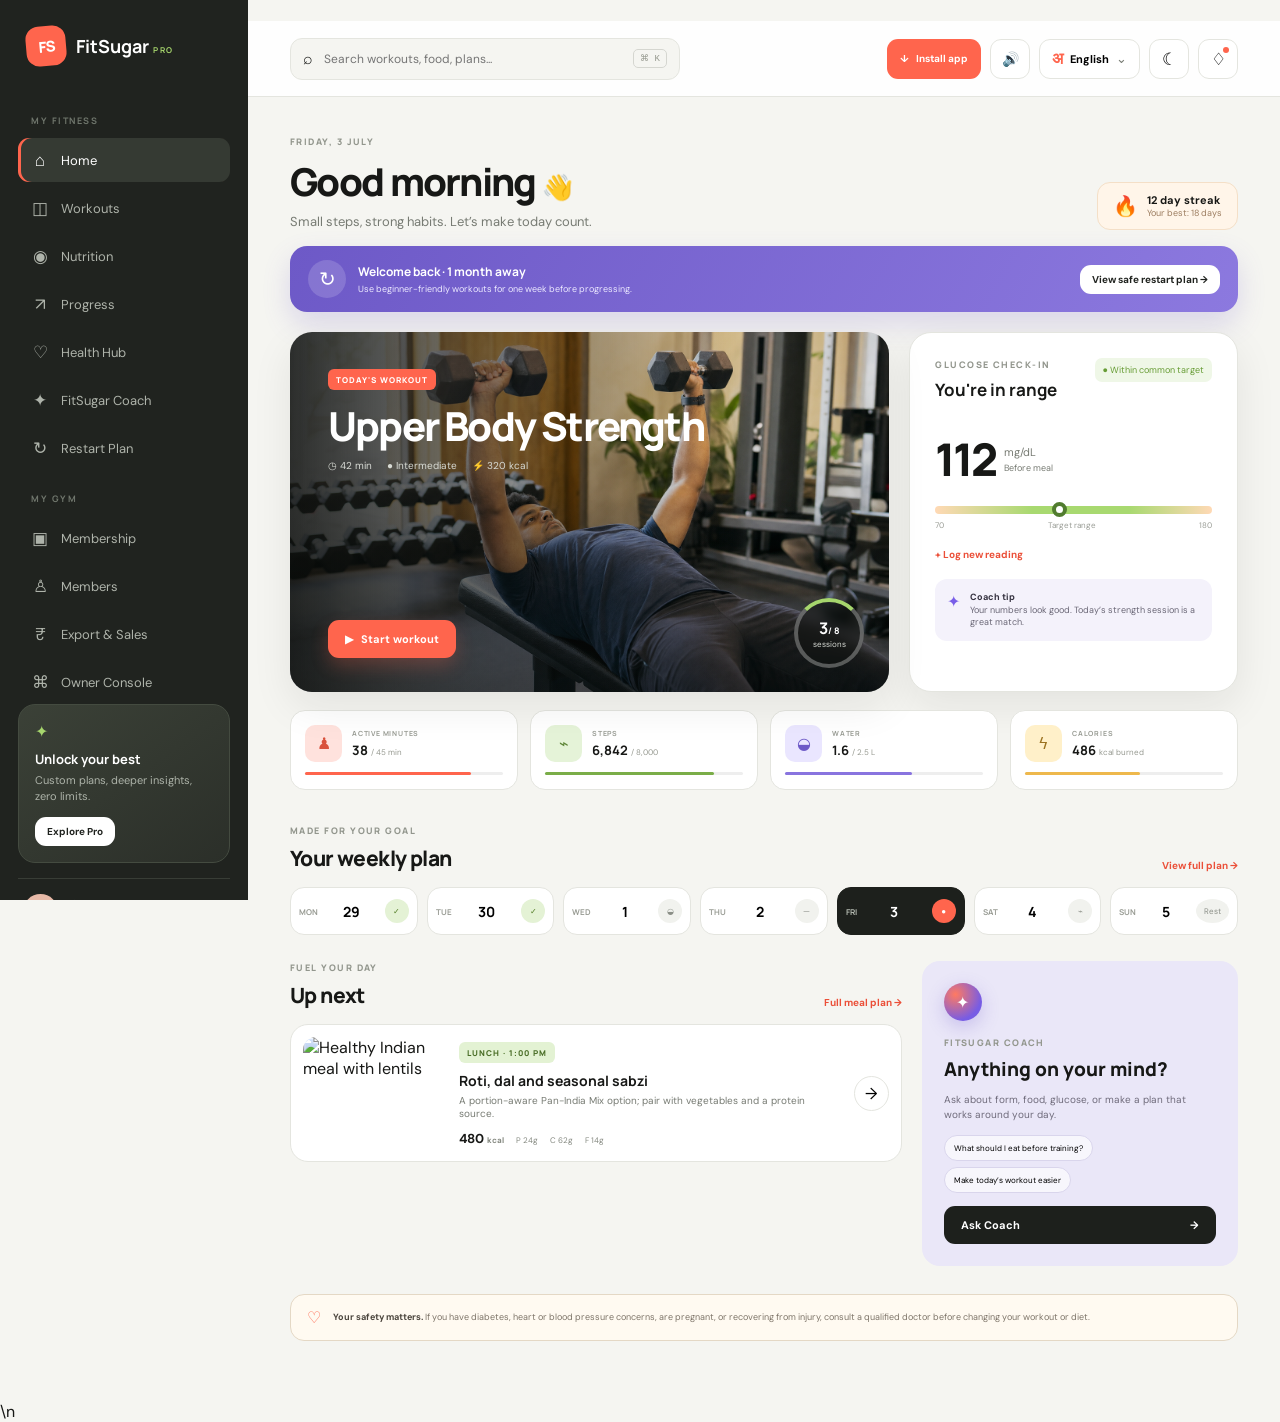
==== commit 4902b826: "Load FitSugar Pro error handling layer" ====
--- a/index.html
+++ b/index.html
@@ -15,7 +15,7 @@
   <link href="https://fonts.googleapis.com/css2?family=DM+Sans:wght@400;500;600;700&family=Manrope:wght@500;600;700;800&display=swap" rel="stylesheet">
   <link rel="stylesheet" href="styles.css?v=22" />
   <link rel="stylesheet" href="audio.css?v=22" />
-  <link rel="stylesheet" href="install.css?v=22" />
+  <link rel="stylesheet" href="install.css?v=22" />\n  <link rel="stylesheet" href="error-handler.css?v=1" />
   <link rel="manifest" href="manifest.json" />
   <link rel="icon" href="icon.svg" type="image/svg+xml" />
   <link rel="apple-touch-icon" sizes="180x180" href="apple-touch-icon.png" />
@@ -358,7 +358,7 @@
   <div class="modal-backdrop" id="modalBackdrop">
     <div class="modal"><button class="modal-close" id="modalClose">×</button><div id="modalContent"></div></div>
   </div>
-  <script src="i18n.js?v=22"></script>
+  <script src="error-handler.js?v=1"></script>\n  <script src="i18n.js?v=22"></script>
   <script src="india-foods.js?v=22"></script>
   <script src="app.js?v=22"></script>
   <script src="workout.js?v=22"></script>
--- a/error-handler.css
+++ b/error-handler.css
@@ -0,0 +1,24 @@
+/* FitSugar Pro resilient error/offline UI */
+.fs-network-banner{
+  position:fixed;left:50%;top:14px;transform:translateX(-50%);
+  z-index:99999;display:flex;align-items:center;gap:10px;
+  max-width:min(92vw,760px);padding:11px 14px;border-radius:14px;
+  background:#20231f;color:#fff;box-shadow:0 10px 30px rgba(0,0,0,.18);
+  font:600 14px/1.35 "DM Sans",system-ui,sans-serif
+}
+.fs-network-banner[hidden]{display:none}
+.fs-network-banner.is-error{background:#8b2d26}
+.fs-network-banner.is-success{background:#23613f}
+.fs-network-banner button{
+  border:1px solid rgba(255,255,255,.35);background:transparent;color:inherit;
+  border-radius:999px;padding:6px 10px;font:inherit;cursor:pointer
+}
+.fs-error-card{
+  margin:16px;padding:18px;border:1px solid #ead8d2;border-radius:16px;
+  background:#fff7f4;color:#54251f;font:500 14px/1.5 "DM Sans",system-ui,sans-serif
+}
+.fs-error-card b{display:block;margin-bottom:4px}
+.fs-img-failed{object-fit:contain!important;background:#f4f3ef!important;padding:16px}
+@media(max-width:640px){
+  .fs-network-banner{top:8px;width:calc(100vw - 16px);justify-content:space-between}
+}
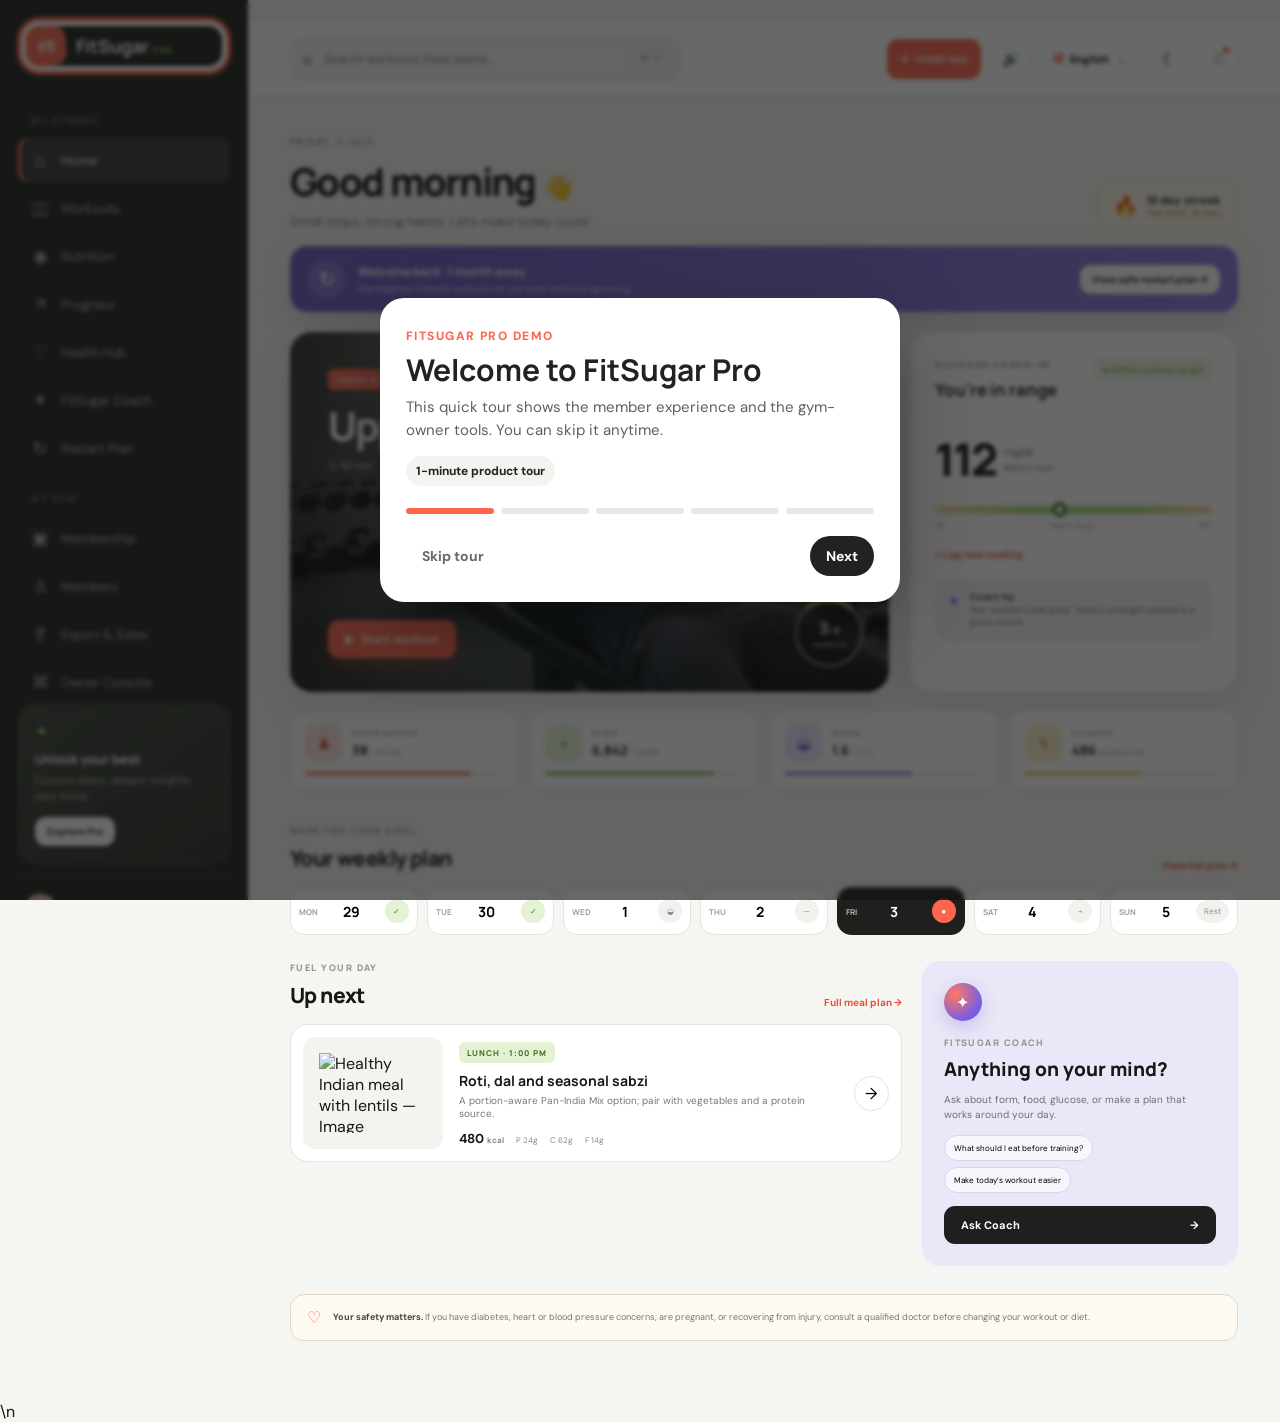
==== commit c24c4f79: "Launch FitSugar Pro demo tour on app open" ====
--- a/index.html
+++ b/index.html
@@ -16,6 +16,7 @@
   <link rel="stylesheet" href="styles.css?v=22" />
   <link rel="stylesheet" href="audio.css?v=22" />
   <link rel="stylesheet" href="install.css?v=22" />\n  <link rel="stylesheet" href="error-handler.css?v=1" />
+  <link rel="stylesheet" href="tour.css?v=1" />
   <link rel="manifest" href="manifest.json" />
   <link rel="icon" href="icon.svg" type="image/svg+xml" />
   <link rel="apple-touch-icon" sizes="180x180" href="apple-touch-icon.png" />
@@ -358,7 +359,8 @@
   <div class="modal-backdrop" id="modalBackdrop">
     <div class="modal"><button class="modal-close" id="modalClose">×</button><div id="modalContent"></div></div>
   </div>
-  <script src="error-handler.js?v=1"></script>\n  <script src="i18n.js?v=22"></script>
+  <script src="error-handler.js?v=1"></script>
+  <script src="tour.js?v=1"></script>\n  <script src="i18n.js?v=22"></script>
   <script src="india-foods.js?v=22"></script>
   <script src="app.js?v=22"></script>
   <script src="workout.js?v=22"></script>
--- a/tour.css
+++ b/tour.css
@@ -0,0 +1 @@
+.fs-tour-backdrop{position:fixed;inset:0;background:rgba(18,20,18,.64);backdrop-filter:blur(2px);z-index:100000;display:flex;align-items:center;justify-content:center;padding:20px}.fs-tour-backdrop[hidden]{display:none}.fs-tour-card{width:min(92vw,520px);background:#fff;color:#20231f;border-radius:24px;padding:26px;box-shadow:0 24px 80px rgba(0,0,0,.28);font-family:"DM Sans",system-ui,sans-serif}.fs-tour-kicker{font-size:12px;font-weight:800;letter-spacing:.12em;color:#ff654d}.fs-tour-card h2{font-family:"Manrope",system-ui,sans-serif;font-size:30px;line-height:1.1;margin:8px 0 10px}.fs-tour-card p{font-size:15px;line-height:1.55;color:#5e625c;margin:0}.fs-tour-progress{display:flex;gap:7px;margin:22px 0}.fs-tour-progress i{height:6px;flex:1;background:#e8e8e3;border-radius:999px}.fs-tour-progress i.active{background:#ff654d}.fs-tour-actions{display:flex;align-items:center;justify-content:space-between;gap:12px;margin-top:22px}.fs-tour-actions button{border:0;border-radius:999px;padding:11px 16px;font:700 14px "DM Sans",system-ui,sans-serif;cursor:pointer}.fs-tour-skip{background:transparent;color:#686c65}.fs-tour-next{background:#20231f;color:#fff}.fs-tour-highlight{position:relative;z-index:100001!important;box-shadow:0 0 0 5px #fff,0 0 0 9px #ff654d!important;border-radius:14px}.fs-tour-label{display:inline-flex;margin-top:14px;padding:7px 10px;border-radius:999px;background:#f4f3ef;font-weight:700;font-size:12px}@media(max-width:700px){.fs-tour-card{padding:22px;border-radius:20px}.fs-tour-card h2{font-size:25px}.fs-tour-actions{align-items:stretch}.fs-tour-actions button{flex:1}}
